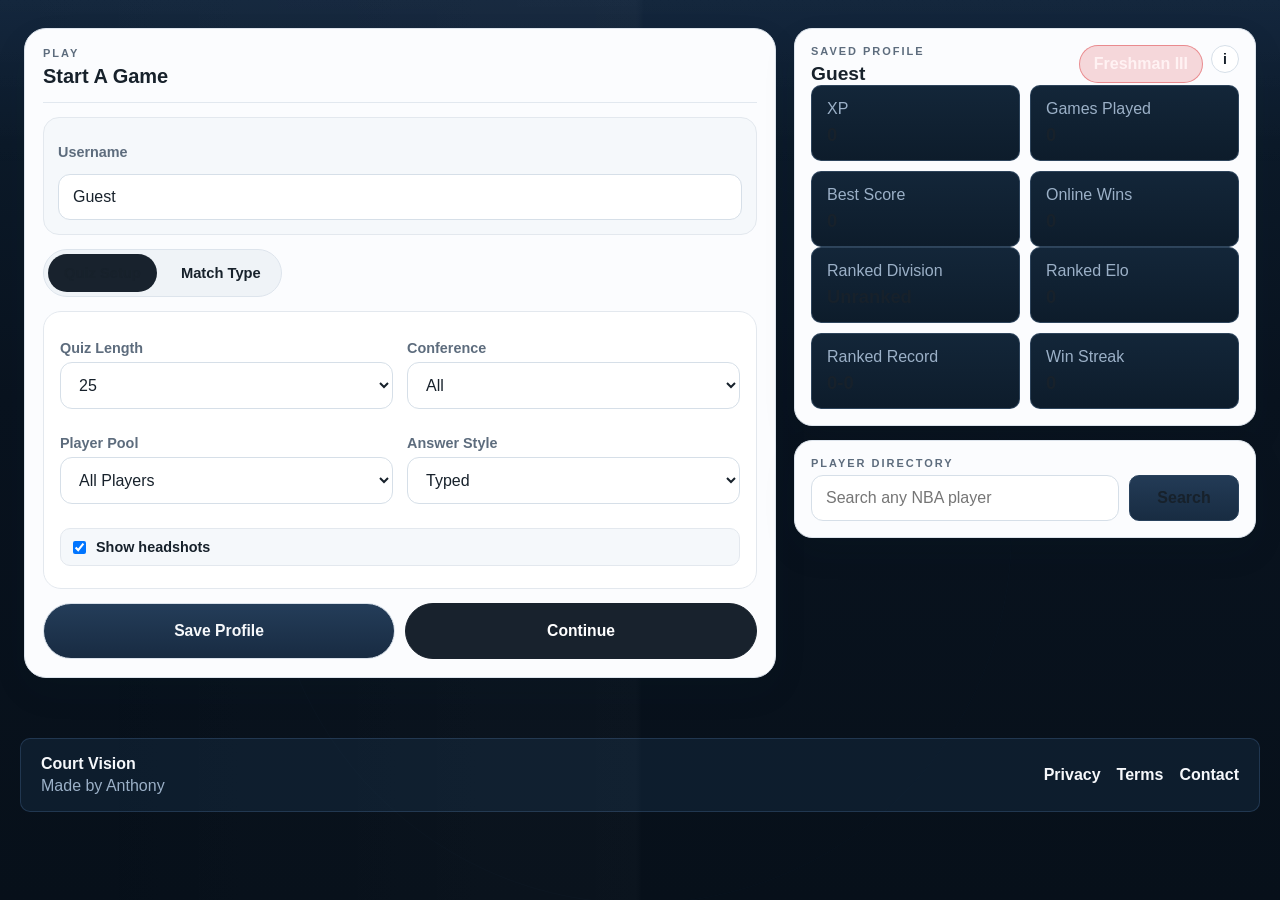
==== quiz_web_frontend/index.html @ 38d4a7a9 "Rebuild home screen into a simpler game layout" ====
<!DOCTYPE html>
<html lang="en">
<head>
  <meta charset="UTF-8" />
  <meta name="viewport" content="width=device-width, initial-scale=1.0" />
  <title>Court Vision Web</title>
  <link rel="icon" type="image/svg+xml" href="./favicon.svg" />
  <link rel="apple-touch-icon" href="./favicon.svg" />
  <script async src="https://pagead2.googlesyndication.com/pagead/js/adsbygoogle.js?client=ca-pub-8605350576519734"
     crossorigin="anonymous"></script>
  <link rel="stylesheet" href="./styles.css" />
  <script src="https://accounts.google.com/gsi/client" async defer></script>
</head>
<body data-theme="Arena Blue">
  <main class="app-shell">
    <section id="homeScreen" class="screen active">
      <section class="home-simple-shell">
        <div class="home-simple-topbar">
          <button id="loginButton" class="home-utility-button">Profile</button>
          <button id="friendsButton" class="home-utility-button">Friends</button>
          <button id="shareButton" class="home-utility-button">Share</button>
        </div>

        <section class="home-simple-grid">
          <article class="home-main-card">
            <div class="home-main-header">
              <div>
                <p class="eyebrow">Play</p>
                <h2>Start A Game</h2>
              </div>
            </div>

            <div class="home-main-body">
              <div class="home-identity-strip">
                <label for="username">Username</label>
                <input id="username" placeholder="Enter username" autocomplete="off" autocapitalize="off" autocorrect="off" spellcheck="false" />
                <input id="theme" type="hidden" value="Arena Blue" />
                <select id="gameMode" class="hidden" aria-hidden="true" tabindex="-1">
                  <option value="Practice" selected>Practice</option>
                </select>
              </div>

              <div id="quizSetupStep" class="setup-step active">
                <div class="home-step-tabs">
                  <div class="home-step-tab is-active">Quiz Setup</div>
                  <div class="home-step-tab">Match Type</div>
                </div>

                <div class="home-simple-card">
                  <div class="home-simple-fields">
                    <div>
                      <label for="questionCount">Quiz Length</label>
                      <select id="questionCount">
                        <option value="10">10</option>
                        <option value="25" selected>25</option>
                        <option value="50">50</option>
                        <option value="100">100</option>
                        <option value="all">All</option>
                      </select>
                    </div>
                    <div>
                      <label for="conferenceFilter">Conference</label>
                      <select id="conferenceFilter">
                        <option value="All">All</option>
                      </select>
                    </div>
                    <div>
                      <label for="playerPool">Player Pool</label>
                      <select id="playerPool">
                        <option value="all">All Players</option>
                        <option value="rotation">Rotation Players</option>
                        <option value="starter">Starters</option>
                        <option value="bench">Bench Players</option>
                      </select>
                    </div>
                    <div>
                      <label for="answerMode">Answer Style</label>
                      <select id="answerMode">
                        <option value="typed">Typed</option>
                        <option value="multiple-choice">Multiple Choice</option>
                      </select>
                    </div>
                  </div>

                  <label class="checkbox-row subtle-checkbox">
                    <input type="checkbox" id="showHeadshots" checked />
                    <span>Show headshots</span>
                  </label>
                </div>

                <div class="home-action-row">
                  <button id="saveProfile" type="button" class="home-secondary-action">Save Profile</button>
                  <button id="continueToMatchType" type="button" class="home-primary-action">Continue</button>
                </div>
              </div>

              <div id="matchTypeStep" class="setup-step hidden">
                <div class="home-step-tabs">
                  <div class="home-step-tab">Quiz Setup</div>
                  <div class="home-step-tab is-active">Match Type</div>
                </div>

                <div class="home-simple-card">
                  <div class="home-mode-list">
                    <div class="home-mode-row">
                      <label class="checkbox-row">
                        <input type="checkbox" id="soloMode" />
                        <span>Solo Run</span>
                      </label>
                      <div class="rank-info match-info">
                        <button
                          class="rank-info-trigger"
                          type="button"
                          aria-label="Solo Run information"
                          title="Solo Run information"
                        >i</button>
                        <div class="rank-info-tooltip match-info-tooltip" role="tooltip">
                          <div class="rank-info-tooltip-title">Solo Run</div>
                          <div class="rank-info-tooltip-subtitle">Play by yourself, build XP, and post your best score.</div>
                        </div>
                      </div>
                    </div>

                    <div class="home-mode-row">
                      <label class="checkbox-row">
                        <input type="checkbox" id="twoPlayerMode" />
                        <span>2-Player Local</span>
                      </label>
                      <div class="rank-info match-info">
                        <button
                          class="rank-info-trigger"
                          type="button"
                          aria-label="2-Player Local information"
                          title="2-Player Local information"
                        >i</button>
                        <div class="rank-info-tooltip match-info-tooltip" role="tooltip">
                          <div class="rank-info-tooltip-title">2-Player Local</div>
                          <div class="rank-info-tooltip-subtitle">Two players share one device and alternate through the same quiz.</div>
                        </div>
                      </div>
                    </div>
                    <div id="twoPlayerFields" class="two-player-fields hidden">
                      <label for="playerOneName">Player 1 Name</label>
                      <input id="playerOneName" placeholder="Player 1" autocomplete="off" autocapitalize="off" autocorrect="off" spellcheck="false" />
                      <label for="playerTwoName">Player 2 Name</label>
                      <input id="playerTwoName" placeholder="Player 2" autocomplete="off" autocapitalize="off" autocorrect="off" spellcheck="false" />
                    </div>

                    <div class="home-mode-row">
                      <label class="checkbox-row">
                        <input type="checkbox" id="onlineMode" />
                        <span>Private Online 1v1</span>
                      </label>
                      <div class="rank-info match-info">
                        <button
                          class="rank-info-trigger"
                          type="button"
                          aria-label="Private Online 1v1 information"
                          title="Private Online 1v1 information"
                        >i</button>
                        <div class="rank-info-tooltip match-info-tooltip" role="tooltip">
                          <div class="rank-info-tooltip-title">Private Online 1v1</div>
                          <div class="rank-info-tooltip-subtitle">Create a private room, invite one opponent, and play live online.</div>
                        </div>
                      </div>
                    </div>
                    <div id="onlineFields" class="two-player-fields hidden">
                      <label for="onlineAction">Online Match</label>
                      <select id="onlineAction">
                        <option value="create">Create Match</option>
                        <option value="join">Join Match</option>
                      </select>
                      <label for="onlineCode">Match Code</label>
                      <input id="onlineCode" placeholder="Enter code to join" autocomplete="off" autocapitalize="characters" autocorrect="off" spellcheck="false" />
                      <div id="onlineStatus" class="online-status">Create a room or join one with a match code.</div>
                    </div>

                    <div class="home-mode-row">
                      <label class="checkbox-row">
                        <input type="checkbox" id="rankedMode" />
                        <span>True Ranked Online</span>
                      </label>
                      <div class="rank-info match-info">
                        <button
                          class="rank-info-trigger"
                          type="button"
                          aria-label="True Ranked Online information"
                          title="True Ranked Online information"
                        >i</button>
                        <div class="rank-info-tooltip match-info-tooltip" role="tooltip">
                          <div class="rank-info-tooltip-title">True Ranked Online</div>
                          <div class="rank-info-tooltip-subtitle">Enter the ranked queue and compete under the standard competitive ruleset.</div>
                        </div>
                      </div>
                    </div>
                    <div id="rankedFields" class="two-player-fields hidden">
                      <div class="online-status">Ranked is always 25 questions, multiple choice, no hints, and a 15-second timer. Google sign-in is required.</div>
                    </div>

                    <div class="home-mode-row">
                      <label class="checkbox-row">
                        <input type="checkbox" id="cpuMode" />
                        <span>Play Vs CPU</span>
                      </label>
                      <div class="rank-info match-info">
                        <button
                          class="rank-info-trigger"
                          type="button"
                          aria-label="Play Vs CPU information"
                          title="Play Vs CPU information"
                        >i</button>
                        <div class="rank-info-tooltip match-info-tooltip" role="tooltip">
                          <div class="rank-info-tooltip-title">Play Vs CPU</div>
                          <div class="rank-info-tooltip-subtitle">Face a computer opponent locally. Easy gives the CPU a softer accuracy curve, while hard is much tougher.</div>
                        </div>
                      </div>
                    </div>
                    <div id="cpuFields" class="two-player-fields hidden">
                      <label for="cpuDifficulty">CPU Difficulty</label>
                      <select id="cpuDifficulty">
                        <option value="easy">Easy</option>
                        <option value="hard">Hard</option>
                      </select>
                    </div>
                  </div>
                </div>

                <div class="home-action-row">
                  <button id="backToQuizSetup" class="home-secondary-action step-button-secondary" type="button">Back</button>
                  <button id="startQuiz" class="home-primary-action step-button-primary" type="button">Start Game</button>
                </div>
              </div>

              <input type="checkbox" id="dailyMode" hidden />
            </div>
          </article>

          <aside class="home-side-stack">
            <div id="authPanel" class="home-mini-card hidden">
              <div id="authSignedOut">
                <p class="eyebrow">Account</p>
                <div class="daily-status">Sign in to lock your profile and ranked identity.</div>
                <div id="googleSignInButton" class="google-signin-slot"></div>
                <div id="authStatus" class="online-status"></div>
              </div>
              <div id="authSignedIn" class="hidden">
                <p class="eyebrow">Signed In</p>
                <div class="auth-user-row">
                  <img id="authUserPicture" class="auth-avatar" alt="Profile picture" />
                  <div>
                    <div id="authUserName" class="daily-status"></div>
                    <div id="authUserEmail" class="leaderboard-meta"></div>
                  </div>
                </div>
                <div class="hero-actions compact-actions">
                  <button id="logoutButton" class="secondary-button">Logout</button>
                </div>
              </div>
            </div>

            <div id="friendsPanel" class="home-mini-card hidden">
              <div class="leaderboard-header">
                <div>
                  <p class="eyebrow">Friends</p>
                  <div id="friendsStatus" class="daily-status">Sign in to build your friends list.</div>
                </div>
              </div>
              <div id="friendsContent" class="friends-panel-content">
                <div class="leaderboard-empty">Your friends list will appear here.</div>
              </div>
              <div class="hero-actions compact-actions">
                <button id="refreshFriends" class="secondary-button">Refresh</button>
              </div>
            </div>

            <div id="profileSummary" class="home-mini-card">Profile summary will appear here.</div>

            <div id="directoryOutput" class="home-mini-card">
              <div class="leaderboard-header">
                <div>
                  <p class="eyebrow">Player Directory</p>
                </div>
                <button id="toggleDirectory" class="mobile-section-toggle secondary-button" type="button">Show</button>
              </div>
              <div id="directoryBody" class="mobile-section-body">
                <div class="directory-search-row">
                  <input id="directorySearch" placeholder="Search any NBA player" autocomplete="off" autocapitalize="words" autocorrect="off" spellcheck="false" />
                  <button id="directorySearchButton" class="secondary-button">Search</button>
                </div>
                <div id="directoryResults" class="directory-results">
                  <div class="leaderboard-empty"></div>
                </div>
              </div>
            </div>
          </aside>
        </section>
      </section>
    </section>

    <section id="quizScreen" class="screen">
      <section class="hud-card scoreboard-shell">
        <div class="hud-top">
          <div class="chip-row">
            <span id="modeChip" class="chip chip-blue">Practice</span>
            <span id="scoreChip" class="chip chip-gold">Score 0</span>
          </div>
          <div id="timerLabel" class="timer">00:00</div>
        </div>
        <div class="hud-sub">
          <span id="progressText">Question 1 of 10</span>
          <span id="streakText">Current Streak: 0</span>
        </div>
        <div id="twoPlayerBanner" class="hud-sub hud-turn hidden">
          <div id="standardMatchLayout" class="standard-match-layout">
            <span id="turnText">Player 1's Turn</span>
            <span id="matchupText">Player 1 0 - 0 Player 2</span>
          </div>
          <div id="onlineMatchLayout" class="online-match-layout hidden">
            <div class="online-player-card">
              <span class="online-label">You</span>
              <strong id="onlineYouName">Player</strong>
              <span id="onlineYouScore" class="online-score">0</span>
            </div>
            <div class="online-match-center">
              <span id="onlineMatchState" class="online-match-state">Waiting for opponent</span>
              <strong id="onlineMatchCode">Code ----</strong>
              <div id="onlineInviteActions" class="online-invite-actions hidden">
                <button id="copyInviteLink" class="secondary-button" type="button">Copy Link</button>
                <button id="shareInviteLink" class="secondary-button" type="button">Share Link</button>
              </div>
            </div>
            <div class="online-player-card">
              <span class="online-label">Opponent</span>
              <strong id="onlineOpponentName">Opponent</strong>
              <span id="onlineOpponentScore" class="online-score">0</span>
            </div>
          </div>
        </div>
        <div class="hud-sub hud-meta">
          <span id="achievementText">Solo run</span>
          <span id="rankText">XP 0 | Rank Rookie</span>
        </div>
        <div id="turnTimerText" class="turn-timer hidden">15s to answer</div>
      </section>

      <section class="progress-panel">
        <div id="progressBar" class="progress-bar"></div>
      </section>

      <section id="quizLayout" class="quiz-layout">
        <article class="question-panel arena-stage">
          <p class="question-kicker">College Guessing Challenge</p>
          <div class="media-row">
            <div class="media-card">
              <img id="headshotImage" alt="Player headshot" />
              <div id="headshotFallback" class="media-fallback">No Headshot</div>
            </div>
            <div class="logo-card">
              <img id="logoImage" alt="School logo" />
              <div id="logoFallback" class="logo-fallback"></div>
            </div>
          </div>
          <h2 id="questionText" class="question-text"></h2>
          <p id="feedbackText" class="feedback-text"></p>
        </article>

        <article class="answer-panel control-deck">
          <label class="answer-label" for="typedAnswer">Make your pick</label>
          <input id="typedAnswer" class="answer-input" placeholder="Type the college name" autocomplete="off" autocapitalize="off" autocorrect="off" spellcheck="false" />
          <div id="multipleChoiceGrid" class="multiple-choice-grid"></div>
          <div class="button-row">
            <button id="submitAnswer">Submit</button>
            <button id="showHint" class="secondary-button">Hint</button>
            <button id="skipQuestion" class="secondary-button">Skip</button>
            <button id="quitToHome" class="secondary-button">Home</button>
            <button id="toggleChat" class="secondary-button hidden" type="button">
              Chat
              <span id="chatUnreadBadge" class="chat-unread-badge hidden">0</span>
            </button>
          </div>
        </article>

        <aside id="chatPanel" class="chat-panel hidden">
          <div class="chat-panel-header">
            <div class="chat-panel-title">
              <strong>Match Chat</strong>
              <span>Talk while the round is live</span>
            </div>
            <div class="chat-panel-actions">
              <button id="muteChat" class="secondary-button compact-button" type="button">Mute</button>
              <button id="closeChat" class="secondary-button compact-button" type="button">Close</button>
            </div>
          </div>
          <div id="chatMessages" class="chat-messages">
            <div class="chat-empty">Messages from your opponent will show up here.</div>
          </div>
          <div class="chat-compose-row">
            <input id="chatInput" class="chat-input" placeholder="Send a message" autocomplete="off" autocapitalize="sentences" autocorrect="on" spellcheck="true" />
            <button id="sendChatMessage" class="secondary-button compact-button" type="button">Send</button>
          </div>
        </aside>
      </section>
    </section>

    <section id="endScreen" class="screen">
      <section class="hero-card postgame-card">
        <p class="eyebrow">Run Complete</p>
        <h1 id="endTitle">Final Scoreboard</h1>
        <div class="hero-ribbon">
          <span class="ribbon-chip">Postgame Recap</span>
          <span class="ribbon-chip">Ranked Progress</span>
          <span class="ribbon-chip">Play Again</span>
        </div>
        <p id="endSummary" class="subtitle large-copy"></p>
        <div id="rewardSummary" class="scroll-box compact-box">Run recap will appear here.</div>
        <div id="missedSummary" class="scroll-box compact-box"></div>
        <div class="hero-actions">
          <button id="playAgain">Play Again</button>
          <button id="requestRematch" class="hidden">Request Rematch</button>
          <button id="sendFriendRequest" class="hidden secondary-button">Add Friend</button>
          <button id="playMissedOnly">Play Missed Only</button>
          <button id="submitLeaderboard" class="hidden">Submit Leaderboard</button>
          <button id="returnHome">Return Home</button>
        </div>
        <div id="rematchStatus" class="online-status hidden"></div>
      </section>
    </section>
  </main>

  <footer class="site-footer">
    <div class="site-footer-inner">
      <div>
        <strong>Court Vision</strong>
        <span>Made by Anthony</span>
      </div>
      <nav class="footer-links" aria-label="Legal and contact links">
        <a href="./privacy.html">Privacy</a>
        <a href="./terms.html">Terms</a>
        <a href="./contact.html">Contact</a>
      </nav>
    </div>
  </footer>

  <div id="toastPopup" class="toast-popup" aria-live="polite"></div>
  <div id="roundOverlay" class="round-overlay" aria-live="polite"></div>

  <script src="./config.js"></script>
  <script src="./app.js"></script>
</body>
</html>
---- quiz_web_frontend/styles.css ----
:root {
  --bg: #09131f;
  --surface: #102033;
  --surface-alt: #18304a;
  --surface-soft: rgba(255, 255, 255, 0.035);
  --accent: #d71920;
  --gold: #f0f3f7;
  --green: #63c17a;
  --red: #f2545b;
  --text: #f6f8fb;
  --muted: #9bb0c7;
  --outline: #28415c;
  --shadow: 0 10px 26px rgba(0, 0, 0, 0.24);
  --shadow-strong: 0 16px 36px rgba(0, 0, 0, 0.3);
}

* {
  box-sizing: border-box;
}

body {
  margin: 0;
  font-family: "Avenir Next", "Helvetica Neue", "Arial Narrow", sans-serif;
  background:
    linear-gradient(180deg, #10233a 0%, #0c1a29 16%, var(--bg) 44%, #07101a 100%);
  color: var(--text);
  min-height: 100vh;
  position: relative;
  overflow-x: hidden;
}

body::before,
body::after {
  content: "";
  position: fixed;
  pointer-events: none;
  z-index: 0;
}

body::before {
  inset: 0;
  background:
    linear-gradient(180deg, rgba(255, 255, 255, 0.03), transparent 22%),
    linear-gradient(90deg, transparent 0%, rgba(255, 255, 255, 0.03) 49.7%, transparent 50.3%, transparent 100%);
  opacity: 0.7;
}

body::after {
  width: 58vw;
  height: 58vw;
  max-width: 820px;
  max-height: 820px;
  left: 50%;
  top: 160px;
  transform: translateX(-50%);
  border: 1px solid rgba(117, 147, 182, 0.12);
  border-radius: 50%;
  opacity: 0.16;
}

a {
  color: var(--accent);
}

.app-shell {
  position: relative;
  z-index: 1;
  max-width: 1320px;
  margin: 0 auto;
  padding: 28px 24px 60px;
}

.legal-shell {
  max-width: 980px;
  padding-bottom: 28px;
}

.screen {
  display: none;
}

.screen.active {
  display: block;
}

#homeScreen {
  color: #18222d;
}

#homeScreen .eyebrow,
#homeScreen label,
#homeScreen .leaderboard-meta,
#homeScreen .online-status,
#homeScreen .leaderboard-empty,
#homeScreen .daily-status,
#homeScreen .rank-info-tooltip-subtitle {
  color: #5d6c7d;
}

#homeScreen .rank-info-tooltip-title,
#homeScreen h1,
#homeScreen h2,
#homeScreen h3,
#homeScreen strong,
#homeScreen .checkbox-row span,
#homeScreen .home-step-tab,
#homeScreen .rank-info-trigger {
  color: #17212b;
}

#homeScreen .secondary-button,
#homeScreen .home-utility-button {
  color: #17212b;
}

.hero-card,
.panel,
.hud-card,
.question-panel,
.answer-panel,
.progress-panel {
  background: linear-gradient(180deg, color-mix(in srgb, var(--surface-alt) 88%, var(--surface)) 0%, var(--surface) 100%);
  border: 1px solid color-mix(in srgb, var(--outline) 90%, transparent);
  border-radius: 12px;
  box-shadow: var(--shadow);
}

#homeScreen .hero-card,
#homeScreen .panel {
  background: #fbfcfe;
  border: 1px solid #dde4ec;
  box-shadow: 0 14px 34px rgba(18, 33, 51, 0.08);
}

.hero-card,
.panel,
.hud-card,
.question-panel,
.answer-panel {
  padding: 24px;
}

.hero-card {
  position: relative;
  overflow: hidden;
  margin-bottom: 20px;
}

.home-hero {
  padding: 18px 20px 20px;
  border-radius: 12px;
}

#homeScreen .home-hero {
  padding: 0;
  background: transparent;
  border: 0;
  box-shadow: none;
  margin-bottom: 18px;
}

.game-marquee {
  background:
    linear-gradient(180deg, #152a42 0%, #0f2135 100%);
  border-color: #324a65;
}

#homeScreen .game-marquee {
  background: transparent;
  border: 0;
}

.game-marquee::after {
  inset: auto -8% -34% auto;
  width: 340px;
  height: 340px;
  background:
    radial-gradient(circle, rgba(215, 25, 32, 0.2) 0%, transparent 58%);
}

.hero-shell {
  position: relative;
  z-index: 1;
  display: flex;
  flex-direction: column;
  gap: 14px;
}

#homeScreen .hero-shell {
  gap: 10px;
}

.hero-nav-row {
  display: grid;
  grid-template-columns: minmax(0, 1fr) auto;
  gap: 16px;
  align-items: center;
}

#homeScreen .hero-nav-row {
  grid-template-columns: minmax(0, 1fr) auto;
  padding-bottom: 12px;
  border-bottom: 1px solid #e2e8ef;
}

.hero-brand-lockup {
  display: flex;
  flex-direction: column;
  gap: 4px;
}

.espn-brand-lockup {
  max-width: 560px;
}

.hero-brand-title-row {
  display: flex;
  flex-wrap: wrap;
  gap: 14px;
  align-items: flex-end;
}

.hero-subline {
  margin: 2px 0 0;
  color: var(--muted);
  font-size: 0.98rem;
  line-height: 1.45;
}

#homeScreen .hero-subline {
  max-width: 520px;
  font-size: 1rem;
}

.hero-topbar {
  display: flex;
  justify-content: flex-end;
  gap: 8px;
  position: relative;
  z-index: 1;
}

#homeScreen .hero-topbar {
  align-items: center;
}

.topbar-button {
  width: auto;
  min-width: 96px;
  padding: 10px 15px;
  border-radius: 999px;
}

#homeScreen .home-utility-button,
#homeScreen .topbar-button {
  min-width: 0;
  padding: 10px 16px;
  border-radius: 999px;
  border: 1px solid #d5dde6;
  background: white;
  box-shadow: none;
}

.hero-broadcast-strip {
  display: flex;
  flex-wrap: wrap;
  gap: 8px;
  padding-top: 6px;
}

.broadcast-pill {
  display: inline-flex;
  align-items: center;
  justify-content: center;
  min-height: 32px;
  padding: 0 12px;
  border-radius: 999px;
  background: rgba(255, 255, 255, 0.05);
  border: 1px solid rgba(255, 255, 255, 0.08);
  color: var(--text);
  font-size: 0.79rem;
  font-weight: 800;
  letter-spacing: 0.06em;
  text-transform: uppercase;
}

.hero-sidepanels {
  display: grid;
  gap: 12px;
  justify-items: stretch;
  width: min(100%, 360px);
}

.hero-spotlight-grid {
  display: flex;
  justify-content: flex-end;
}

.hero-copy {
  max-width: 720px;
  padding: 18px 0 10px;
}

.made-by {
  margin: 0;
  color: var(--gold);
  font-size: 0.82rem;
  font-weight: 700;
  letter-spacing: 0.08em;
  text-transform: uppercase;
}

.hero-stat-row {
  display: grid;
  grid-template-columns: repeat(3, minmax(0, 1fr));
  gap: 12px;
  margin-top: 18px;
}

.hero-stat-card {
  padding: 14px 16px;
  border-radius: 18px;
  background: color-mix(in srgb, var(--surface-alt) 76%, transparent);
  border: 1px solid color-mix(in srgb, var(--outline) 76%, transparent);
}

.hero-stat-card strong {
  display: block;
  margin-top: 5px;
  color: var(--text);
  font-size: 0.98rem;
}

.auth-panel {
  position: relative;
  z-index: 1;
  margin: 0 0 0 auto;
  width: 100%;
  max-width: 370px;
  padding: 18px;
  border-radius: 12px;
  background: linear-gradient(180deg, rgba(20, 41, 63, 0.94), rgba(13, 27, 42, 0.98));
  border: 1px solid rgba(76, 102, 129, 0.8);
  box-shadow: var(--shadow);
  position: relative;
  overflow: hidden;
}

.auth-panel::before {
  content: "";
  position: absolute;
  inset: 0 auto auto 0;
  width: 100%;
  height: 1px;
  background: linear-gradient(90deg, color-mix(in srgb, var(--gold) 40%, transparent), transparent 72%);
}

.compact-auth-panel {
  max-width: 340px;
  padding: 16px;
  border-radius: 12px;
}

.friends-panel {
  max-width: 380px;
}

.friends-panel-content {
  display: flex;
  flex-direction: column;
  gap: 14px;
  max-height: 460px;
  overflow: auto;
}

.friends-section,
.friends-list {
  display: flex;
  flex-direction: column;
  gap: 10px;
}

.friend-row {
  display: flex;
  justify-content: space-between;
  gap: 14px;
  align-items: flex-start;
  padding: 12px;
  border-radius: 14px;
  background: color-mix(in srgb, var(--surface-alt) 74%, transparent);
  border: 1px solid color-mix(in srgb, var(--outline) 74%, transparent);
}

.friend-main {
  display: flex;
  gap: 12px;
  align-items: flex-start;
  min-width: 0;
}

.friend-avatar {
  width: 46px;
  height: 46px;
  border-radius: 50%;
  object-fit: cover;
  border: 1px solid var(--outline);
  background: var(--surface);
  flex: 0 0 auto;
}

.friend-avatar-fallback {
  display: inline-flex;
  align-items: center;
  justify-content: center;
  color: var(--gold);
  font-weight: 800;
}

.friend-name-row {
  display: flex;
  gap: 8px;
  align-items: center;
  flex-wrap: wrap;
}

.friend-status {
  display: inline-flex;
  align-items: center;
  padding: 4px 10px;
  border-radius: 999px;
  font-size: 0.75rem;
  font-weight: 800;
  border: 1px solid color-mix(in srgb, var(--outline) 70%, transparent);
}

.friend-status.is-online {
  color: var(--green);
  border-color: color-mix(in srgb, var(--green) 35%, transparent);
  background: color-mix(in srgb, var(--green) 10%, transparent);
}

.friend-status.is-offline {
  color: var(--muted);
}

.friend-actions {
  display: flex;
  flex-wrap: wrap;
  gap: 8px;
  justify-content: flex-end;
}

.friend-actions .compact-button {
  width: auto;
  min-width: 100px;
}

.friend-code-card {
  display: flex;
  justify-content: space-between;
  gap: 12px;
  align-items: center;
  padding: 12px;
  border-radius: 14px;
  background: color-mix(in srgb, var(--surface-alt) 74%, transparent);
  border: 1px solid color-mix(in srgb, var(--outline) 74%, transparent);
}

.friend-code-value {
  display: block;
  font-size: 1.1rem;
  letter-spacing: 0.12em;
  color: var(--gold);
}

.friend-challenge-banner {
  margin-top: 8px;
  color: var(--gold);
  font-size: 0.84rem;
  font-weight: 700;
}

.auth-user-row {
  display: flex;
  gap: 12px;
  align-items: center;
  margin-top: 8px;
}

.auth-avatar {
  width: 46px;
  height: 46px;
  border-radius: 50%;
  object-fit: cover;
  border: 1px solid var(--outline);
  background: var(--surface);
}

.google-signin-slot {
  margin-top: 12px;
  min-height: 40px;
}

.hero-card::before,
.hud-card::before {
  content: "";
  position: absolute;
  inset: 0 auto auto 0;
  height: 5px;
  width: 100%;
  background: linear-gradient(90deg, var(--accent), #f36b70);
}

.hero-card::after,
.question-panel::after {
  content: "";
  position: absolute;
  inset: auto -10% -40% auto;
  width: 260px;
  height: 260px;
  border-radius: 50%;
  background: radial-gradient(circle, rgba(215, 25, 32, 0.12), transparent 68%);
  pointer-events: none;
}

.eyebrow {
  margin: 0 0 6px;
  color: #d3deeb;
  font-size: 11px;
  font-weight: 800;
  letter-spacing: 0.18em;
  text-transform: uppercase;
}

h1,
h2,
p {
  margin-top: 0;
}

h1 {
  font-size: clamp(2.5rem, 4.8vw, 4.2rem);
  margin-bottom: 8px;
  max-width: 10ch;
  line-height: 0.95;
  letter-spacing: -0.04em;
}

h2 {
  font-size: 1.08rem;
  margin-bottom: 12px;
  text-transform: uppercase;
  letter-spacing: 0.03em;
}

.subtitle,
label,
.hud-sub,
.hud-meta,
.feedback-text,
.compact-box {
  color: var(--muted);
}

.hero-ribbon {
  display: flex;
  gap: 10px;
  flex-wrap: wrap;
  margin-top: 20px;
}

.ribbon-chip {
  display: inline-flex;
  align-items: center;
  justify-content: center;
  padding: 8px 12px;
  border-radius: 999px;
  background: color-mix(in srgb, var(--surface-alt) 72%, transparent);
  border: 1px solid color-mix(in srgb, var(--outline) 80%, transparent);
  color: var(--text);
  font-size: 0.84rem;
  font-weight: 700;
}

.large-copy {
  font-size: 1.1rem;
  line-height: 1.6;
}

.home-grid {
  display: grid;
  grid-template-columns: minmax(360px, 420px) minmax(0, 1fr);
  gap: 16px;
  align-items: start;
}

.home-simple-shell {
  display: grid;
  gap: 18px;
}

.home-simple-topbar {
  display: none;
}

.home-simple-grid {
  display: grid;
  grid-template-columns: minmax(0, 1.4fr) minmax(320px, 0.86fr);
  gap: 18px;
  align-items: start;
}

.home-main-card,
.home-mini-card {
  background: #fbfcfe;
  border: 1px solid #dde4ec;
  box-shadow: 0 14px 34px rgba(18, 33, 51, 0.08);
}

.home-main-card {
  border-radius: 22px;
  padding: 18px;
}

.home-mini-card {
  border-radius: 18px;
  padding: 16px;
}

.home-main-header {
  display: flex;
  justify-content: space-between;
  align-items: center;
  gap: 14px;
  padding-bottom: 14px;
  margin-bottom: 14px;
  border-bottom: 1px solid #e2e8ef;
}

.home-main-header h2 {
  margin-bottom: 0;
  font-size: 1.25rem;
  letter-spacing: 0;
  text-transform: none;
}

.home-main-body {
  display: grid;
  gap: 14px;
}

.home-identity-strip {
  display: grid;
  gap: 8px;
  padding: 14px;
  border-radius: 16px;
  background: #f5f8fb;
  border: 1px solid #e3e8ee;
}

.home-step-tabs {
  display: inline-flex;
  gap: 8px;
  padding: 4px;
  border-radius: 999px;
  background: #eff3f7;
  border: 1px solid #dde4ec;
  width: fit-content;
}

.home-step-tab {
  display: inline-flex;
  align-items: center;
  justify-content: center;
  min-height: 38px;
  padding: 0 16px;
  border-radius: 999px;
  font-size: 0.92rem;
  font-weight: 700;
}

.home-step-tab.is-active {
  background: #18222d;
  color: #ffffff;
}

.home-simple-card {
  display: grid;
  gap: 14px;
  padding: 16px;
  border-radius: 18px;
  background: #ffffff;
  border: 1px solid #e3e8ee;
}

.home-simple-fields {
  display: grid;
  grid-template-columns: repeat(2, minmax(0, 1fr));
  gap: 14px;
}

.home-action-row {
  display: grid;
  grid-template-columns: repeat(2, minmax(0, 1fr));
  gap: 10px;
}

.home-primary-action,
.home-secondary-action {
  min-height: 54px;
  border-radius: 14px;
  font-weight: 800;
}

.home-primary-action {
  background: #18222d;
  color: #ffffff;
  border-color: #18222d;
}

.home-secondary-action {
  background: #eef3f7;
  color: #17212b;
  border-color: #d9e1ea;
}

.home-mode-list {
  display: grid;
  gap: 10px;
}

.home-mode-row {
  display: flex;
  align-items: center;
  justify-content: space-between;
  gap: 12px;
  padding: 14px 16px;
  border-radius: 14px;
  background: #f7f9fc;
  border: 1px solid #e3e8ee;
}

.home-side-stack {
  display: grid;
  gap: 14px;
}

#homeScreen input,
#homeScreen select {
  border-radius: 12px;
  border: 1px solid #d6dfe8;
  background: #ffffff;
  color: #17212b;
}

#homeScreen .subtle-checkbox {
  background: #f5f8fb;
  border: 1px solid #e3e8ee;
}

#homeScreen .two-player-fields {
  background: #f7f9fc;
  border: 1px solid #e3e8ee;
}

#homeScreen .rank-info-trigger {
  background: #ffffff;
  border: 1px solid #d6dfe8;
}

#homeScreen .rank-info-tooltip {
  background: #ffffff;
  border: 1px solid #d6dfe8;
  box-shadow: 0 18px 40px rgba(18, 33, 51, 0.12);
}

.espn-home-grid {
  grid-template-columns: minmax(0, 1.42fr) minmax(320px, 0.94fr);
  gap: 18px;
}

.intel-panel {
  background:
    linear-gradient(180deg, color-mix(in srgb, var(--surface-alt) 92%, white 4%) 0%, color-mix(in srgb, var(--surface) 96%, black 4%) 100%);
}

.postgame-card {
  padding: 28px 30px;
  border-radius: 12px;
  background:
    linear-gradient(160deg, #172d45 0%, #102132 100%);
}

.mobile-home-nav {
  display: none;
  margin: 0 0 14px;
  padding: 6px;
  border-radius: 10px;
  background: rgba(255, 255, 255, 0.03);
  border: 1px solid rgba(255, 255, 255, 0.08);
  gap: 8px;
}

.mobile-home-tab {
  min-width: 0;
  border-radius: 14px;
  padding: 12px 14px;
  background: transparent;
  color: var(--muted);
  box-shadow: none;
}

.mobile-home-tab.is-active {
  background: linear-gradient(180deg, #ef2b33, var(--accent));
  color: white;
  box-shadow: 0 10px 22px rgba(215, 25, 32, 0.2);
}

.hero-actions,
.button-row {
  display: grid;
  gap: 12px;
}

.hero-actions {
  grid-template-columns: repeat(auto-fit, minmax(180px, 1fr));
  margin-top: 20px;
}

.compact-actions {
  grid-template-columns: repeat(auto-fit, minmax(140px, 1fr));
}

.setup-step {
  display: flex;
  flex-direction: column;
  gap: 14px;
}

.setup-next-actions {
  margin-top: 0;
}

.match-step-actions {
  grid-template-columns: minmax(0, 1fr) minmax(0, 1.3fr);
}

.mobile-section-toggle {
  display: none;
  width: auto;
  min-width: 76px;
  padding: 8px 12px;
  border-radius: 999px;
  font-size: 0.82rem;
  font-weight: 800;
}

.mobile-section-body.hidden-mobile-section {
  display: none;
}

label {
  display: block;
  margin: 12px 0 6px;
  font-size: 0.9rem;
  font-weight: 700;
}

.panel-heading {
  display: flex;
  justify-content: space-between;
  align-items: end;
  gap: 14px;
  margin-bottom: 6px;
  padding-bottom: 12px;
  border-bottom: 2px solid rgba(215, 25, 32, 0.72);
}

.panel-heading h2 {
  margin-bottom: 0;
}

.panel-note,
.section-note {
  color: var(--muted);
  font-size: 0.92rem;
  line-height: 1.4;
}

.setup-section {
  padding: 16px;
  border-radius: 10px;
  background:
    linear-gradient(180deg, rgba(23, 44, 67, 0.94) 0%, rgba(15, 30, 47, 0.98) 100%);
  border: 1px solid rgba(59, 85, 112, 0.86);
  box-shadow:
    inset 0 1px 0 rgba(255, 255, 255, 0.04),
    0 12px 24px rgba(0, 0, 0, 0.06);
}

.compact-section {
  padding: 14px;
  border-radius: 10px;
  background:
    linear-gradient(180deg, rgba(23, 44, 67, 0.94) 0%, rgba(15, 30, 47, 0.98) 100%);
}

.lobby-identity-card {
  background:
    linear-gradient(180deg, color-mix(in srgb, var(--surface-alt) 74%, white 4%) 0%, color-mix(in srgb, var(--surface) 94%, black 6%) 100%);
}

.espn-user-row {
  padding: 12px 14px;
}

.lobby-stage-card {
  position: relative;
  overflow: hidden;
}

.espn-setup-card {
  padding: 16px;
}

.lobby-stage-card::after {
  content: "";
  position: absolute;
  inset: auto -40px -40px auto;
  width: 140px;
  height: 140px;
  border-radius: 50%;
  border: 1px solid color-mix(in srgb, var(--outline) 18%, transparent);
  opacity: 0.5;
}

.play-panel {
  display: flex;
  flex-direction: column;
  gap: 12px;
}

.espn-play-shell {
  padding: 18px;
}

.espn-play-header {
  display: flex;
  justify-content: space-between;
  gap: 16px;
  align-items: center;
  padding-bottom: 12px;
  border-bottom: 1px solid rgba(255, 255, 255, 0.08);
}

.espn-play-kicker h2 {
  margin-bottom: 0;
}

.espn-play-status {
  display: flex;
  align-items: center;
}

.espn-status-chip {
  display: inline-flex;
  align-items: center;
  justify-content: center;
  min-height: 34px;
  padding: 0 14px;
  border-radius: 999px;
  background: rgba(255, 255, 255, 0.05);
  border: 1px solid rgba(255, 255, 255, 0.08);
  color: var(--text);
  font-size: 0.78rem;
  font-weight: 800;
  letter-spacing: 0.08em;
  text-transform: uppercase;
}

.espn-status-chip.is-live {
  background: rgba(215, 25, 32, 0.16);
  border-color: rgba(215, 25, 32, 0.42);
}

.game-lobby-panel {
  position: sticky;
  top: 20px;
  background: linear-gradient(180deg, #14273d 0%, #102132 100%);
}

.simplified-play-panel,
.simplified-dashboard-panel {
  gap: 12px;
}

.game-lobby-panel .panel-heading h2,
.intel-panel .panel-heading h2 {
  font-size: 1.22rem;
  letter-spacing: 0.01em;
}

.setup-grid {
  display: grid;
  gap: 12px;
}

.setup-grid.two-col {
  grid-template-columns: repeat(2, minmax(0, 1fr));
}

.setup-stagebar {
  display: grid;
  grid-template-columns: repeat(2, minmax(0, 1fr));
  gap: 8px;
}

.setup-stage-chip {
  display: flex;
  align-items: center;
  justify-content: center;
  min-height: 40px;
  padding: 10px 12px;
  border-radius: 999px;
  background: rgba(255, 255, 255, 0.04);
  border: 1px solid rgba(255, 255, 255, 0.08);
  color: var(--muted);
  font-size: 0.88rem;
  font-weight: 800;
  letter-spacing: 0.02em;
}

.setup-stage-chip.is-active {
  background: linear-gradient(180deg, #ef2b33, var(--accent));
  color: white;
  border-color: rgba(239, 43, 51, 0.65);
  box-shadow: none;
}

.section-title-row {
  display: flex;
  justify-content: space-between;
  gap: 12px;
  align-items: end;
  flex-wrap: wrap;
  margin-bottom: 10px;
}

.section-title-row h3 {
  margin: 0;
  font-size: 1.02rem;
}

.subtle-checkbox {
  margin-top: 10px;
  padding: 10px 12px;
  border-radius: 10px;
  background: rgba(255, 255, 255, 0.03);
  border: 1px solid rgba(255, 255, 255, 0.08);
}

.mode-stack {
  display: grid;
  gap: 12px;
}

.mode-card {
  padding: 12px 14px 10px;
  border-radius: 10px;
  background: linear-gradient(180deg, rgba(16, 34, 53, 0.96), rgba(11, 23, 36, 0.98));
  border: 1px solid rgba(58, 83, 110, 0.92);
  transition: border-color 140ms ease, transform 140ms ease, background 140ms ease;
  min-height: 78px;
}

.mode-card:hover {
  transform: translateY(-1px);
  border-color: rgba(215, 25, 32, 0.52);
}

.mode-card:has(input:checked) {
  background:
    linear-gradient(180deg, rgba(33, 52, 74, 0.96) 0%, rgba(16, 31, 48, 1) 100%);
  border-color: rgba(215, 25, 32, 0.66);
  box-shadow: inset 4px 0 0 var(--accent);
}

.ranked-card {
  box-shadow: inset 0 1px 0 color-mix(in srgb, var(--gold) 18%, transparent);
}

.mode-card-info {
  margin-top: 6px;
}

.mode-card-meta-row {
  display: flex;
  justify-content: flex-end;
}

.mode-card .checkbox-row {
  align-items: center;
  gap: 10px;
}

.mode-card .checkbox-row span {
  color: var(--text);
  font-size: 0.96rem;
  font-weight: 600;
  line-height: 1.2;
  letter-spacing: 0;
}

.mode-card .checkbox-row input {
  margin-top: 3px;
  transform: scale(1.05);
  transform-origin: top left;
}

.match-info .rank-info-trigger {
  width: 30px;
  min-width: 30px;
  height: 30px;
  font-size: 0.86rem;
}

.match-info-tooltip {
  width: min(260px, 72vw);
  background:
    linear-gradient(180deg, #21384f 0%, #16283c 100%);
  backdrop-filter: none;
  -webkit-backdrop-filter: none;
  top: auto;
  bottom: calc(100% + 10px);
  right: -4px;
}

.hub-stack {
  display: grid;
  gap: 14px;
}

.hub-showcase-grid {
  display: grid;
  grid-template-columns: minmax(0, 1.08fr) minmax(320px, 0.92fr);
  gap: 14px;
  align-items: start;
}

.home-primary-actions {
  margin-top: 4px;
  grid-template-columns: repeat(2, minmax(0, 1fr));
}

#continueToMatchType,
#saveProfile,
.step-button {
  min-height: 56px;
  font-size: 0.98rem;
  border-radius: 999px;
}

#saveProfile {
  background: linear-gradient(180deg, #243d59, #182b42);
  color: var(--text);
  box-shadow: none;
}

.step-button {
  width: 100%;
}

.step-button-secondary {
  background: linear-gradient(180deg, #243d59, #182b42);
  color: var(--text);
  box-shadow: none;
}

.step-button-primary {
  background: linear-gradient(180deg, #ef2b33, var(--accent));
  color: white;
  box-shadow: none;
}

.checkbox-row {
  display: flex;
  gap: 10px;
  align-items: center;
  justify-content: flex-start;
  font-weight: 700;
}

.checkbox-row input {
  width: auto;
  margin: 0;
}

input,
select,
button {
  width: 100%;
  border-radius: 10px;
  border: 1px solid var(--outline);
  padding: 13px 14px;
  font-size: 1rem;
}

input,
select {
  background: #0d1b2a;
  color: var(--text);
  box-shadow: none;
}


button {
  background: linear-gradient(180deg, #ef2b33, var(--accent));
  color: white;
  font-weight: 800;
  cursor: pointer;
  box-shadow: none;
  transition: transform 120ms ease, filter 120ms ease;
}

button:hover {
  transform: translateY(-1px);
  filter: brightness(1.05);
}

.secondary-button {
  background: linear-gradient(180deg, #233b56, #182c42);
  color: var(--text);
  box-shadow: none;
}

.scroll-box {
  min-height: 180px;
  overflow: auto;
  white-space: pre-wrap;
  background: var(--surface-alt);
  border-radius: 18px;
  border: 1px solid var(--outline);
  padding: 14px;
}

.compact-box {
  min-height: 140px;
  max-height: 240px;
}

.dashboard-panel {
  display: flex;
  flex-direction: column;
  gap: 12px;
}

.espn-side-rail {
  padding: 18px;
}

.espn-side-rail-stack {
  display: grid;
  gap: 14px;
}

.espn-rail-card {
  min-height: 0;
}

.simplified-dashboard-panel .panel-heading {
  margin-bottom: 0;
}

.dashboard-support-grid {
  display: grid;
  grid-template-columns: repeat(2, minmax(0, 1fr));
  gap: 12px;
}

.dashboard-header h2 {
  margin-bottom: 0;
}

.dashboard-card {
  background:
    linear-gradient(180deg, #15273b 0%, #102132 100%);
  border: 1px solid rgba(58, 83, 110, 0.82);
  border-radius: 10px;
  padding: 18px 18px;
  box-shadow: none;
}

.directory-card {
  min-height: 100%;
}

#dailyOutput {
  min-height: 138px;
}

#leaderboardOutput {
  min-height: 220px;
}

.profile-card {
  display: flex;
  flex-direction: column;
  gap: 14px;
  position: relative;
  overflow: hidden;
}

.profile-card::after,
.directory-card::after {
  content: "";
  position: absolute;
  right: -34px;
  top: -34px;
  width: 110px;
  height: 110px;
  border-radius: 50%;
  border: 1px solid color-mix(in srgb, var(--outline) 24%, transparent);
  opacity: 0.5;
}

.profile-hero {
  display: flex;
  justify-content: space-between;
  gap: 16px;
  align-items: flex-start;
}

.profile-name {
  margin: 0;
  font-size: 1.2rem;
}

.profile-subtitle,
.dashboard-label,
.leaderboard-meta,
.daily-meta {
  color: var(--muted);
}

.profile-rank-badge {
  display: inline-flex;
  align-items: center;
  justify-content: center;
  padding: 9px 14px;
  border-radius: 999px;
  background: rgba(215, 25, 32, 0.16);
  border: 1px solid rgba(215, 25, 32, 0.4);
  color: #fff2f3;
  font-weight: 800;
  white-space: nowrap;
}

.profile-rank-badge-wrap {
  display: flex;
  align-items: flex-start;
  gap: 8px;
  position: relative;
}

.rank-info {
  position: relative;
  flex: 0 0 auto;
}

.rank-info-trigger {
  width: 28px;
  min-width: 28px;
  height: 28px;
  padding: 0;
  border-radius: 50%;
  display: inline-flex;
  align-items: center;
  justify-content: center;
  font-size: 0.88rem;
  font-weight: 900;
  line-height: 1;
  background: linear-gradient(180deg, #223c59, #16283c);
  color: var(--text);
  border: 1px solid color-mix(in srgb, var(--outline) 88%, transparent);
  box-shadow: none;
}

.rank-info-trigger:hover,
.rank-info-trigger:focus-visible {
  transform: translateY(-1px);
  box-shadow: 0 10px 20px color-mix(in srgb, var(--accent) 16%, transparent);
}

.rank-info-tooltip {
  position: absolute;
  top: calc(100% + 10px);
  right: 0;
  width: min(320px, 74vw);
  padding: 14px;
  border-radius: 10px;
  background: linear-gradient(180deg, #20364c, #142537);
  border: 1px solid rgba(67, 92, 118, 0.95);
  box-shadow: 0 20px 40px rgba(0, 0, 0, 0.32);
  opacity: 0;
  visibility: hidden;
  transform: translateY(6px);
  transition: opacity 140ms ease, transform 140ms ease, visibility 140ms ease;
  z-index: 20;
}

.rank-info:hover .rank-info-tooltip,
.rank-info:focus-within .rank-info-tooltip {
  opacity: 1;
  visibility: visible;
  transform: translateY(0);
}

.rank-info-tooltip-title {
  color: var(--text);
  font-weight: 800;
  margin-bottom: 4px;
}

.rank-info-tooltip-subtitle {
  color: var(--muted);
  font-size: 0.88rem;
  line-height: 1.4;
  margin-bottom: 12px;
}

.rank-timeline {
  display: flex;
  flex-direction: column;
  gap: 10px;
  position: relative;
}

.rank-timeline::before {
  content: "";
  position: absolute;
  left: 7px;
  top: 3px;
  bottom: 3px;
  width: 2px;
  background: color-mix(in srgb, var(--outline) 82%, transparent);
}

.rank-timeline-row {
  display: grid;
  grid-template-columns: 16px minmax(0, 1fr);
  gap: 10px;
  align-items: start;
  position: relative;
}

.rank-timeline-dot {
  width: 16px;
  height: 16px;
  border-radius: 50%;
  background: color-mix(in srgb, var(--gold) 22%, var(--surface));
  border: 2px solid color-mix(in srgb, var(--gold) 55%, transparent);
  position: relative;
  z-index: 1;
  margin-top: 2px;
}

.rank-timeline-copy {
  display: flex;
  justify-content: space-between;
  gap: 12px;
  align-items: baseline;
}

.rank-timeline-copy strong {
  color: var(--text);
  font-size: 0.95rem;
}

.rank-timeline-copy span {
  color: var(--gold);
  font-size: 0.88rem;
  font-weight: 700;
  white-space: nowrap;
}

.profile-stat-grid {
  display: grid;
  grid-template-columns: repeat(2, minmax(0, 1fr));
  gap: 10px;
}

.profile-stat {
  padding: 14px 15px;
  border-radius: 10px;
  background: linear-gradient(180deg, #132639, #0d1c2b);
  border: 1px solid rgba(53, 77, 102, 0.8);
}

.profile-stat strong {
  display: block;
  font-size: 1.15rem;
  color: var(--text);
  margin-top: 6px;
}

.achievement-section,
.daily-header,
.leaderboard-header {
  display: flex;
  justify-content: space-between;
  gap: 12px;
  align-items: center;
  flex-wrap: wrap;
}

.history-section {
  display: flex;
  flex-direction: column;
  gap: 10px;
}

.history-list {
  display: flex;
  flex-direction: column;
  gap: 10px;
}

.history-row {
  display: flex;
  justify-content: space-between;
  gap: 12px;
  align-items: center;
  padding: 10px 12px;
  border-radius: 10px;
  background: rgba(8, 19, 30, 0.45);
  border: 1px solid rgba(53, 77, 102, 0.72);
}

.achievement-list {
  display: flex;
  flex-wrap: wrap;
  gap: 10px;
}

.achievement-pill {
  display: inline-flex;
  align-items: center;
  padding: 8px 12px;
  border-radius: 999px;
  background: rgba(215, 25, 32, 0.12);
  border: 1px solid rgba(215, 25, 32, 0.34);
  color: var(--text);
  font-size: 0.9rem;
  font-weight: 700;
}

.achievement-empty,
.daily-empty,
.leaderboard-empty {
  color: var(--muted);
}

.daily-card,
.leaderboard-card,
.analytics-card,
.directory-card {
  display: flex;
  flex-direction: column;
  gap: 12px;
}

.settings-card {
  display: flex;
  flex-direction: column;
  gap: 12px;
}

.settings-grid {
  display: grid;
  grid-template-columns: repeat(2, minmax(0, 1fr));
  gap: 12px;
}

.settings-note {
  color: var(--muted);
  line-height: 1.5;
  font-size: 0.95rem;
}

.admin-section {
  display: flex;
  flex-direction: column;
  gap: 12px;
  margin-top: 8px;
  padding-top: 12px;
  border-top: 1px solid color-mix(in srgb, var(--outline) 70%, transparent);
}

.admin-cleanup-row {
  display: grid;
  grid-template-columns: 1fr auto;
  gap: 10px;
}

.admin-profile-list {
  display: flex;
  flex-direction: column;
  gap: 10px;
}

.admin-profile-row {
  display: flex;
  justify-content: space-between;
  gap: 12px;
  align-items: center;
  padding: 12px;
  border-radius: 10px;
  background: rgba(8, 19, 30, 0.45);
  border: 1px solid rgba(53, 77, 102, 0.72);
}

.admin-profile-actions {
  display: flex;
  flex-wrap: wrap;
  gap: 8px;
}

.admin-profile-actions button {
  width: auto;
  min-width: 92px;
}

.analytics-grid {
  display: grid;
  grid-template-columns: repeat(3, minmax(0, 1fr));
  gap: 12px;
}

.analytics-stat {
  padding: 14px;
  border-radius: 10px;
  background: rgba(8, 19, 30, 0.45);
  border: 1px solid rgba(53, 77, 102, 0.72);
}

.analytics-stat strong {
  display: block;
  margin-top: 6px;
  font-size: 1.15rem;
  color: var(--text);
}

.daily-status {
  font-size: 1.05rem;
  font-weight: 700;
  color: var(--text);
}

.daily-note {
  line-height: 1.5;
  color: var(--muted);
}

.leaderboard-list {
  display: flex;
  flex-direction: column;
  gap: 10px;
}

.leaderboard-row {
  display: grid;
  grid-template-columns: auto 1fr auto;
  gap: 12px;
  align-items: center;
  padding: 12px 14px;
  border-radius: 10px;
  background: rgba(8, 19, 30, 0.45);
  border: 1px solid rgba(53, 77, 102, 0.72);
}

.leaderboard-place {
  width: 34px;
  height: 34px;
  border-radius: 50%;
  display: inline-flex;
  align-items: center;
  justify-content: center;
  background: color-mix(in srgb, var(--gold) 20%, transparent);
  color: var(--gold);
  font-weight: 800;
}

.leaderboard-name {
  display: block;
  font-weight: 800;
  color: var(--text);
}

.leaderboard-score {
  font-weight: 800;
  color: var(--accent);
  white-space: nowrap;
}

.directory-search-row {
  display: grid;
  grid-template-columns: minmax(0, 1fr) auto;
  gap: 10px;
  align-items: center;
}

.directory-search-row button {
  width: auto;
  min-width: 110px;
}

.directory-results {
  display: flex;
  flex-direction: column;
  gap: 10px;
}

.directory-row {
  display: grid;
  grid-template-columns: 64px minmax(0, 1fr);
  gap: 14px;
  align-items: center;
  padding: 12px 14px;
  border-radius: 10px;
  background: linear-gradient(180deg, #132639, #0d1c2b);
  border: 1px solid rgba(53, 77, 102, 0.8);
  width: 100%;
  text-align: left;
  cursor: pointer;
  transition: transform 0.14s ease, border-color 0.14s ease, background 0.14s ease, box-shadow 0.14s ease;
}

.directory-row:hover {
  transform: translateY(-1px);
  border-color: rgba(215, 25, 32, 0.42);
  background: linear-gradient(180deg, #173049, #102132);
  box-shadow: 0 14px 24px rgba(0, 0, 0, 0.12);
}

.directory-headshot {
  width: 64px;
  height: 64px;
  border-radius: 8px;
  object-fit: cover;
  border: 1px solid color-mix(in srgb, var(--outline) 80%, transparent);
  background: color-mix(in srgb, var(--surface-alt) 82%, transparent);
}

.directory-name {
  display: block;
  font-weight: 800;
  color: var(--text);
  margin-bottom: 4px;
}

.directory-college {
  font-weight: 700;
  color: var(--accent);
  margin-bottom: 2px;
}

.directory-meta {
  color: var(--muted);
  font-size: 0.94rem;
}

.two-player-fields {
  margin-top: 10px;
  padding: 14px;
  border-radius: 10px;
  background: rgba(8, 19, 30, 0.45);
  border: 1px solid rgba(53, 77, 102, 0.72);
}

#homeScreen .panel-heading h2 {
  font-size: 1.08rem;
}

#homeScreen .daily-status {
  font-size: 0.98rem;
}

#homeScreen .panel-heading {
  padding-bottom: 10px;
}

.online-status {
  margin-top: 12px;
  color: var(--muted);
  font-size: 0.92rem;
  line-height: 1.4;
}

.site-footer {
  padding: 0 20px 28px;
}

.site-footer-inner {
  max-width: 1240px;
  margin: 0 auto;
  padding: 16px 20px;
  border: 1px solid color-mix(in srgb, var(--outline) 76%, transparent);
  border-radius: 10px;
  background: rgba(15, 31, 48, 0.88);
  display: flex;
  justify-content: space-between;
  align-items: center;
  gap: 16px;
  color: var(--muted);
}

.site-footer-inner strong {
  display: block;
  color: var(--text);
  margin-bottom: 4px;
}

.footer-links {
  display: flex;
  gap: 16px;
  align-items: center;
  flex-wrap: wrap;
}

.footer-links a {
  color: var(--text);
  text-decoration: none;
  font-weight: 700;
}

.footer-links a:hover {
  color: var(--accent);
}

.legal-card {
  padding: 28px;
}

.legal-updated {
  margin-bottom: 20px;
}

.legal-body {
  display: flex;
  flex-direction: column;
  gap: 8px;
  color: var(--muted);
  line-height: 1.7;
  font-size: 1rem;
}

.legal-body h2 {
  margin: 14px 0 0;
  color: var(--text);
}

.legal-body ul {
  margin: 4px 0 6px 20px;
}

.legal-body li {
  margin: 6px 0;
}

.contact-grid {
  display: grid;
  grid-template-columns: repeat(2, minmax(0, 1fr));
  gap: 14px;
  margin: 8px 0 12px;
}

.contact-card {
  padding: 18px;
  border-radius: 10px;
  background: rgba(15, 31, 48, 0.88);
  border: 1px solid rgba(58, 83, 110, 0.82);
}

.contact-card h2 {
  margin-top: 0;
}

.contact-link {
  display: inline-block;
  margin-top: 10px;
  font-weight: 800;
  word-break: break-word;
}

.contact-note {
  margin-top: 8px;
  font-size: 0.94rem;
}

#rewardSummary,
#missedSummary {
  margin-top: 14px;
}

.subsection {
  margin-top: 20px;
}

@media (max-width: 760px) {
  .mobile-home-nav {
    display: none;
  }

  #homeScreen .hero-topbar {
    display: none;
  }

  .home-simple-topbar {
    display: flex;
    gap: 8px;
    flex-wrap: wrap;
  }

  .home-simple-grid,
  .home-simple-fields,
  .home-action-row {
    grid-template-columns: 1fr;
  }

  .home-main-card,
  .home-mini-card {
    border-radius: 16px;
  }

  .home-main-header,
  .home-mode-row {
    align-items: flex-start;
    flex-direction: column;
  }

  .hero-nav-row,
  .hero-brand-title-row,
  .hero-spotlight-grid,
  .home-grid,
  .hub-showcase-grid,
  .profile-hero,
  .daily-header,
  .leaderboard-header,
  .history-row,
  .site-footer-inner {
    flex-direction: column;
    align-items: flex-start;
  }

  .contact-grid {
    grid-template-columns: 1fr;
  }

  .hero-spotlight-grid,
  .home-grid,
  .hub-showcase-grid,
  .hero-stat-row,
  .dashboard-support-grid,
  .setup-grid.two-col {
    grid-template-columns: 1fr;
  }

  .espn-home-grid {
    grid-template-columns: 1fr;
  }

  .espn-play-header {
    align-items: flex-start;
    flex-direction: column;
  }

  .home-hero {
    padding: 20px 18px;
  }

  .hero-topbar {
    display: grid;
    grid-template-columns: repeat(3, minmax(0, 1fr));
    justify-content: stretch;
    flex-wrap: nowrap;
  }

  .topbar-button {
    flex: none;
    min-width: 0;
    padding-inline: 10px;
  }

  .auth-panel {
    max-width: none;
    margin: 0;
  }

  .hero-sidepanels {
    justify-items: stretch;
  }

  .panel-heading {
    align-items: flex-start;
  }

  .hero-brand-lockup h1 {
    font-size: clamp(2rem, 8vw, 2.6rem);
  }

  .home-primary-actions {
    grid-template-columns: 1fr;
  }

  .setup-stagebar {
    grid-template-columns: 1fr;
  }

  .match-step-actions {
    grid-template-columns: 1fr;
  }

  .mode-card {
    min-height: 72px;
    padding: 11px 12px 10px;
  }

  .mode-card .checkbox-row span {
    font-size: 0.9rem;
  }

  .profile-stat-grid {
    grid-template-columns: 1fr 1fr;
  }

  .leaderboard-row {
    grid-template-columns: auto 1fr;
  }

  .leaderboard-score {
    grid-column: 2;
  }

  .mobile-section-toggle {
    display: inline-flex;
    align-items: center;
    justify-content: center;
  }

  .settings-grid,
  .analytics-grid,
  .admin-cleanup-row,
  .admin-profile-row {
    grid-template-columns: 1fr;
  }

  .friends-panel-content {
    max-height: 360px;
  }

  .friend-row,
  .friend-code-card,
  .admin-profile-row {
    flex-direction: column;
    align-items: stretch;
  }

  .friend-actions,
  .admin-profile-actions {
    justify-content: stretch;
  }

  .friend-actions .compact-button,
  .admin-profile-actions .secondary-button {
    width: 100%;
  }
}

.hud-card {
  position: relative;
  margin-bottom: 16px;
  overflow: hidden;
}

.scoreboard-shell {
  padding: 22px 24px;
  border-radius: 10px;
  background:
    linear-gradient(90deg, #16283d 0%, #102132 58%, #192d45 100%);
}

.scoreboard-shell::after {
  content: "";
  position: absolute;
  inset: auto auto -90px -90px;
  width: 260px;
  height: 260px;
  border-radius: 50%;
  border: 1px solid color-mix(in srgb, var(--outline) 22%, transparent);
  opacity: 0.28;
}

.hud-top,
.hud-sub,
.hud-meta {
  display: flex;
  justify-content: space-between;
  gap: 14px;
  align-items: center;
  flex-wrap: wrap;
}

.hud-sub,
.hud-meta {
  margin-top: 14px;
}

.hud-turn {
  padding: 14px 16px;
  border-radius: 8px;
  background: rgba(8, 19, 30, 0.4);
  border: 1px solid rgba(53, 77, 102, 0.72);
}

.standard-match-layout {
  width: 100%;
  display: flex;
  justify-content: space-between;
  gap: 14px;
  align-items: center;
  flex-wrap: wrap;
}

.hud-turn #turnText {
  color: var(--gold);
  font-weight: 800;
}

.hud-turn #matchupText {
  color: var(--text);
  font-weight: 700;
}

.online-match-layout {
  width: 100%;
  display: grid;
  grid-template-columns: minmax(0, 1fr) minmax(180px, auto) minmax(0, 1fr);
  gap: 16px;
  align-items: center;
}

.online-player-card {
  display: flex;
  flex-direction: column;
  gap: 6px;
  padding: 12px 14px;
  border-radius: 8px;
  background: rgba(8, 19, 30, 0.46);
  border: 1px solid rgba(53, 77, 102, 0.72);
}

.online-player-card strong {
  color: var(--text);
  font-size: 1.06rem;
}

.online-label {
  color: var(--muted);
  font-size: 0.78rem;
  letter-spacing: 0.08em;
  text-transform: uppercase;
  font-weight: 700;
}

.online-score {
  color: var(--gold);
  font-size: 1.55rem;
  font-weight: 900;
  line-height: 1;
}

.online-match-center {
  text-align: center;
  display: flex;
  flex-direction: column;
  gap: 6px;
}

.online-match-state {
  color: var(--muted);
  font-size: 0.9rem;
  font-weight: 700;
}

.online-match-center strong {
  color: var(--text);
  font-size: 1.05rem;
}

.online-invite-actions {
  display: flex;
  justify-content: center;
  gap: 8px;
  flex-wrap: wrap;
  margin-top: 4px;
}

.online-invite-actions button {
  width: auto;
  min-width: 112px;
  padding: 8px 12px;
}

.chip-row {
  display: flex;
  gap: 10px;
  flex-wrap: wrap;
}

.chip {
  display: inline-flex;
  align-items: center;
  justify-content: center;
  padding: 9px 14px;
  border-radius: 6px;
  font-size: 0.92rem;
  font-weight: 800;
  color: white;
  letter-spacing: 0.03em;
  text-transform: uppercase;
}

.chip-blue {
  background: #234567;
}

.chip-gold {
  background: var(--accent);
}

.timer {
  font-size: 1.05rem;
  font-weight: 800;
}

.turn-timer {
  margin-top: 12px;
  display: inline-flex;
  align-items: center;
  justify-content: center;
  width: fit-content;
  padding: 8px 12px;
  border-radius: 6px;
  background: rgba(215, 25, 32, 0.12);
  border: 1px solid rgba(215, 25, 32, 0.42);
  color: white;
  font-size: 0.9rem;
  font-weight: 800;
}

.progress-panel {
  padding: 16px;
  margin-bottom: 14px;
  border-radius: 10px;
}

.progress-bar {
  display: grid;
  grid-template-columns: repeat(var(--question-count, 10), minmax(0, 1fr));
  gap: 6px;
}

.progress-segment {
  height: 18px;
  border-radius: 3px;
  background: rgba(255, 255, 255, 0.07);
  overflow: hidden;
  border: 1px solid rgba(53, 77, 102, 0.7);
  position: relative;
  box-shadow: none;
}

.progress-segment.current {
  border-color: rgba(215, 25, 32, 0.72);
  box-shadow: inset 0 0 0 1px color-mix(in srgb, var(--accent) 22%, transparent);
}

.progress-fill {
  height: 100%;
  width: 0%;
  background: linear-gradient(90deg, #7d9fc2, var(--accent));
  transition: width 180ms ease, background 180ms ease, opacity 180ms ease;
  opacity: 0.14;
}

.progress-segment.current .progress-fill {
  width: 76%;
  opacity: 0.9;
}

.progress-fill.correct {
  width: 100%;
  background: var(--green);
  opacity: 1;
}

.progress-fill.wrong {
  width: 100%;
  background: var(--red);
  opacity: 1;
}

.progress-fill.skipped {
  width: 100%;
  background: var(--muted);
  opacity: 0.9;
}

.quiz-layout {
  display: grid;
  grid-template-columns: minmax(0, 1.18fr) minmax(320px, 0.82fr);
  gap: 18px;
  align-items: stretch;
}

.quiz-layout.online-private-layout {
  grid-template-columns: minmax(0, 1.08fr) minmax(300px, 0.72fr);
}

.quiz-layout.online-private-layout.private-chat-open {
  grid-template-columns: minmax(0, 1fr) minmax(280px, 0.62fr) minmax(300px, 0.74fr);
}

.media-row {
  display: flex;
  justify-content: center;
  align-items: flex-start;
  gap: 18px;
  margin-bottom: 22px;
}

.media-card,
.logo-card {
  border-radius: 8px;
  border: 1px solid rgba(58, 83, 110, 0.82);
  background: #102132;
  display: flex;
  align-items: center;
  justify-content: center;
  overflow: hidden;
  box-shadow: none;
}

.media-card {
  width: 250px;
  height: 250px;
}

.logo-card {
  width: 86px;
  height: 86px;
  margin-top: 12px;
}

.media-card img,
.logo-card img {
  width: 100%;
  height: 100%;
  object-fit: cover;
}

.media-fallback,
.logo-fallback {
  padding: 12px;
  text-align: center;
  color: var(--muted);
  font-weight: 700;
}

.logo-fallback {
  color: #111;
  background: var(--gold);
  width: 100%;
  height: 100%;
  display: flex;
  align-items: center;
  justify-content: center;
}

.question-text {
  text-align: center;
  font-size: clamp(1.5rem, 3vw, 2.5rem);
  line-height: 1.18;
  margin-bottom: 10px;
  max-width: 14ch;
  margin-inline: auto;
}

.question-kicker {
  margin-bottom: 12px;
  text-align: center;
  color: var(--gold);
  text-transform: uppercase;
  letter-spacing: 0.16em;
  font-size: 0.75rem;
  font-weight: 800;
}

.feedback-text {
  min-height: 24px;
  text-align: center;
  margin-bottom: 0;
  font-size: 0.98rem;
}

.answer-panel {
  display: flex;
  flex-direction: column;
  justify-content: center;
  background:
    linear-gradient(180deg, #15273b 0%, #102132 100%);
}

.quiz-layout.online-private-layout .question-panel,
.quiz-layout.online-private-layout .answer-panel {
  min-height: 100%;
}

.quiz-layout.online-private-layout .answer-panel {
  justify-content: flex-start;
}

.quiz-layout.online-private-layout .button-row {
  margin-top: auto;
  padding-top: 14px;
}

.answer-label {
  text-align: center;
}

.answer-input {
  text-align: center;
  font-size: 1.1rem;
  margin-bottom: 12px;
}

.multiple-choice-grid {
  display: grid;
  gap: 12px;
  margin: 18px 0;
}

.choice-button {
  min-height: 60px;
  background: linear-gradient(180deg, #223a55, #16283b);
  color: var(--text);
  box-shadow: inset 0 1px 0 rgba(255, 255, 255, 0.03);
  border-radius: 8px;
  border-color: rgba(58, 83, 110, 0.82);
}

.choice-button.correct-choice {
  background: var(--green);
  color: #111;
}

.choice-button.wrong-choice {
  background: var(--red);
  color: #111;
}

.button-row {
  display: flex;
  flex-wrap: wrap;
  gap: 12px;
  margin-top: 16px;
  justify-content: center;
  align-items: stretch;
}

.button-row > button {
  flex: 0 1 132px;
  width: 132px;
  min-width: 0;
}

.compact-button {
  min-width: auto;
  padding: 9px 12px;
}

.chat-unread-badge {
  display: inline-flex;
  align-items: center;
  justify-content: center;
  min-width: 20px;
  height: 20px;
  margin-left: 8px;
  padding: 0 6px;
  border-radius: 999px;
  background: var(--red);
  color: var(--text);
  font-size: 0.75rem;
  font-weight: 700;
}

.chat-panel {
  margin-top: 0;
  padding: 16px;
  border-radius: 10px;
  background: linear-gradient(180deg, #15273b 0%, #102132 100%);
  border: 1px solid rgba(58, 83, 110, 0.82);
  box-shadow:
    inset 0 1px 0 rgba(255, 255, 255, 0.03),
    0 18px 34px rgba(8, 18, 34, 0.18);
  display: flex;
  flex-direction: column;
  min-height: 100%;
  overflow: hidden;
}

.quiz-layout.online-private-layout.private-chat-open .chat-panel {
  height: 640px;
  min-height: 640px;
  max-height: 640px;
}

.chat-panel-title {
  display: flex;
  flex-direction: column;
  gap: 2px;
}

.chat-panel-title strong {
  font-size: 1.02rem;
}

.chat-panel-title span {
  color: var(--muted);
  font-size: 0.85rem;
}

.chat-panel-header {
  display: flex;
  align-items: center;
  justify-content: space-between;
  gap: 10px;
  margin-bottom: 12px;
}

.chat-panel-actions {
  display: flex;
  gap: 8px;
}

.chat-messages {
  flex: 1 1 auto;
  max-height: none;
  overflow-y: auto;
  padding-right: 4px;
  min-height: 0;
}

.chat-empty {
  color: var(--muted);
  font-size: 0.95rem;
}

.chat-message {
  padding: 10px 12px;
  border-radius: 8px;
  background: rgba(8, 19, 30, 0.52);
  border: 1px solid rgba(53, 77, 102, 0.68);
}

.chat-message + .chat-message {
  margin-top: 10px;
}

.chat-message.own-message {
  background: rgba(215, 25, 32, 0.14);
}

.chat-message-header {
  display: flex;
  justify-content: space-between;
  gap: 10px;
  margin-bottom: 4px;
  font-size: 0.83rem;
  color: var(--muted);
}

.chat-message-text {
  color: var(--text);
  line-height: 1.45;
  white-space: pre-wrap;
  word-break: break-word;
}

.chat-compose-row {
  display: flex;
  gap: 10px;
  margin-top: 14px;
  align-items: stretch;
}

.chat-input {
  flex: 1;
  min-width: 0;
  margin: 0;
  min-height: 52px;
}

.chat-compose-row .compact-button {
  width: auto;
  flex: 0 0 auto;
  min-width: 98px;
}

.hidden {
  display: none !important;
}

#typedAnswer.hidden {
  display: none !important;
}

#showHint.hint-locked {
  opacity: 0.6;
  filter: grayscale(1);
  box-shadow: none;
}

#showHint:disabled {
  opacity: 0.6;
  cursor: default;
  transform: none;
  box-shadow: none;
}

#headshotImage.hidden,
#logoImage.hidden {
  display: none;
}

.question-panel,
.answer-panel {
  position: relative;
}

.arena-stage,
.control-deck,
.postgame-card {
  overflow: hidden;
}

.arena-stage {
  min-height: 620px;
  background:
    linear-gradient(180deg, #15273b 0%, #102132 100%);
}

.control-deck {
  min-height: 620px;
  border-color: color-mix(in srgb, var(--outline) 78%, transparent);
  box-shadow:
    inset 0 1px 0 rgba(255, 255, 255, 0.04),
    0 24px 42px rgba(0, 0, 0, 0.16);
}

#feedbackText:empty {
  min-height: 0;
}

.toast-popup {
  position: fixed;
  left: 50%;
  bottom: 28px;
  transform: translateX(-50%) translateY(16px);
  padding: 12px 16px;
  border-radius: 14px;
  background: color-mix(in srgb, var(--surface) 88%, black 12%);
  border: 1px solid var(--outline);
  color: var(--text);
  box-shadow: var(--shadow);
  opacity: 0;
  pointer-events: none;
  transition: opacity 140ms ease, transform 140ms ease;
  z-index: 9999;
  max-width: min(92vw, 420px);
  text-align: center;
  font-weight: 700;
}

.toast-popup.visible {
  opacity: 1;
  transform: translateX(-50%) translateY(0);
}

.round-overlay {
  position: fixed;
  inset: 0;
  display: flex;
  align-items: center;
  justify-content: center;
  padding: 24px;
  background: rgba(8, 19, 31, 0.34);
  color: var(--text);
  font-size: clamp(1.4rem, 3vw, 2.2rem);
  font-weight: 900;
  letter-spacing: 0.04em;
  opacity: 0;
  pointer-events: none;
  transform: scale(1.02);
  transition: opacity 180ms ease, transform 180ms ease;
  z-index: 9998;
  text-align: center;
  text-shadow: 0 6px 24px rgba(0, 0, 0, 0.35);
}

.round-overlay.visible {
  opacity: 1;
  transform: scale(1);
}

@media (max-width: 920px) {
  .grid,
  .quiz-layout {
    grid-template-columns: 1fr;
  }

  .game-lobby-panel {
    position: static;
  }

  .quiz-layout.online-private-layout,
  .quiz-layout.online-private-layout.private-chat-open {
    grid-template-columns: 1fr;
  }

  .button-row {
    grid-template-columns: 1fr;
  }

  .media-row {
    flex-direction: column;
    align-items: center;
  }

  .logo-card {
    margin-top: 0;
  }

  .online-match-layout {
    grid-template-columns: 1fr;
  }

  .hud-card,
  .question-panel,
  .answer-panel {
    padding: 18px;
  }

  .progress-panel {
    padding: 12px;
    overflow-x: auto;
  }

  .progress-bar {
    min-width: max(100%, calc(var(--question-count, 10) * 24px));
  }

  .media-card {
    width: min(54vw, 220px);
    height: min(54vw, 220px);
  }

  .logo-card {
    width: 72px;
    height: 72px;
  }

  .question-text {
    font-size: clamp(1.7rem, 8vw, 2.2rem);
  }

  .answer-panel {
    gap: 10px;
  }

  .multiple-choice-grid {
    gap: 10px;
    margin: 14px 0;
  }

  .choice-button {
    min-height: 54px;
    font-size: 0.98rem;
  }

  .button-row {
    gap: 8px;
  }

  .button-row > button {
    flex: 1 1 calc(50% - 8px);
    width: auto;
  }

  .chat-panel {
    max-height: 420px;
  }

  .chat-messages {
    min-height: 170px;
  }

  .quiz-layout.online-private-layout.private-chat-open .chat-panel {
    height: auto;
    min-height: 0;
    max-height: 420px;
  }
}

@media (max-width: 620px) {
  body::after {
    width: 92vw;
    height: 92vw;
    top: 110px;
  }

  .app-shell {
    padding: 18px 12px 36px;
  }

  .hero-card,
  .panel,
  .hud-card,
  .question-panel,
  .answer-panel {
    border-radius: 20px;
  }

  .home-hero {
    padding: 18px 14px;
  }

  .hero-copy {
    padding-top: 4px;
  }

  h1 {
    max-width: none;
  }

  .game-marquee::after {
    width: 220px;
    height: 220px;
    right: -18%;
    bottom: -32%;
  }

  .hero-topbar {
    gap: 8px;
    margin-bottom: 14px;
  }

  .topbar-button {
    font-size: 0.92rem;
    padding: 10px 8px;
  }

  .mobile-home-tab {
    padding: 11px 10px;
    font-size: 0.95rem;
  }

  .compact-auth-panel,
  .friends-panel {
    padding: 14px;
    border-radius: 18px;
  }

  .setup-section,
  .compact-section,
  .dashboard-card {
    padding: 14px;
    border-radius: 18px;
  }

  .profile-stat-grid {
    grid-template-columns: 1fr;
  }

  .online-player-card {
    padding: 10px 12px;
  }

  .online-match-center {
    gap: 4px;
  }

  .online-invite-actions button {
    min-width: 0;
    flex: 1 1 0;
  }

  .media-row {
    gap: 12px;
    margin-bottom: 18px;
  }

  .media-card {
    width: min(62vw, 200px);
    height: min(62vw, 200px);
    border-radius: 20px;
  }

  .question-kicker {
    margin-bottom: 10px;
    font-size: 0.68rem;
  }

  .question-text {
    font-size: clamp(1.5rem, 9vw, 2rem);
  }

  .answer-input {
    font-size: 1rem;
    margin-bottom: 8px;
  }

  .button-row > button {
    flex: 1 1 100%;
    width: 100%;
  }

  .chat-panel {
    padding: 14px;
  }

  .chat-panel-header {
    align-items: flex-start;
    flex-direction: column;
  }

  .chat-panel-actions {
    width: 100%;
  }

  .chat-panel-actions .compact-button {
    flex: 1 1 0;
  }

  .chat-compose-row {
    flex-direction: column;
  }

  .chat-compose-row .compact-button {
    width: 100%;
    min-width: 0;
  }

  .site-footer {
    padding: 0 14px 20px;
  }

  .site-footer-inner {
    padding: 14px;
  }
}
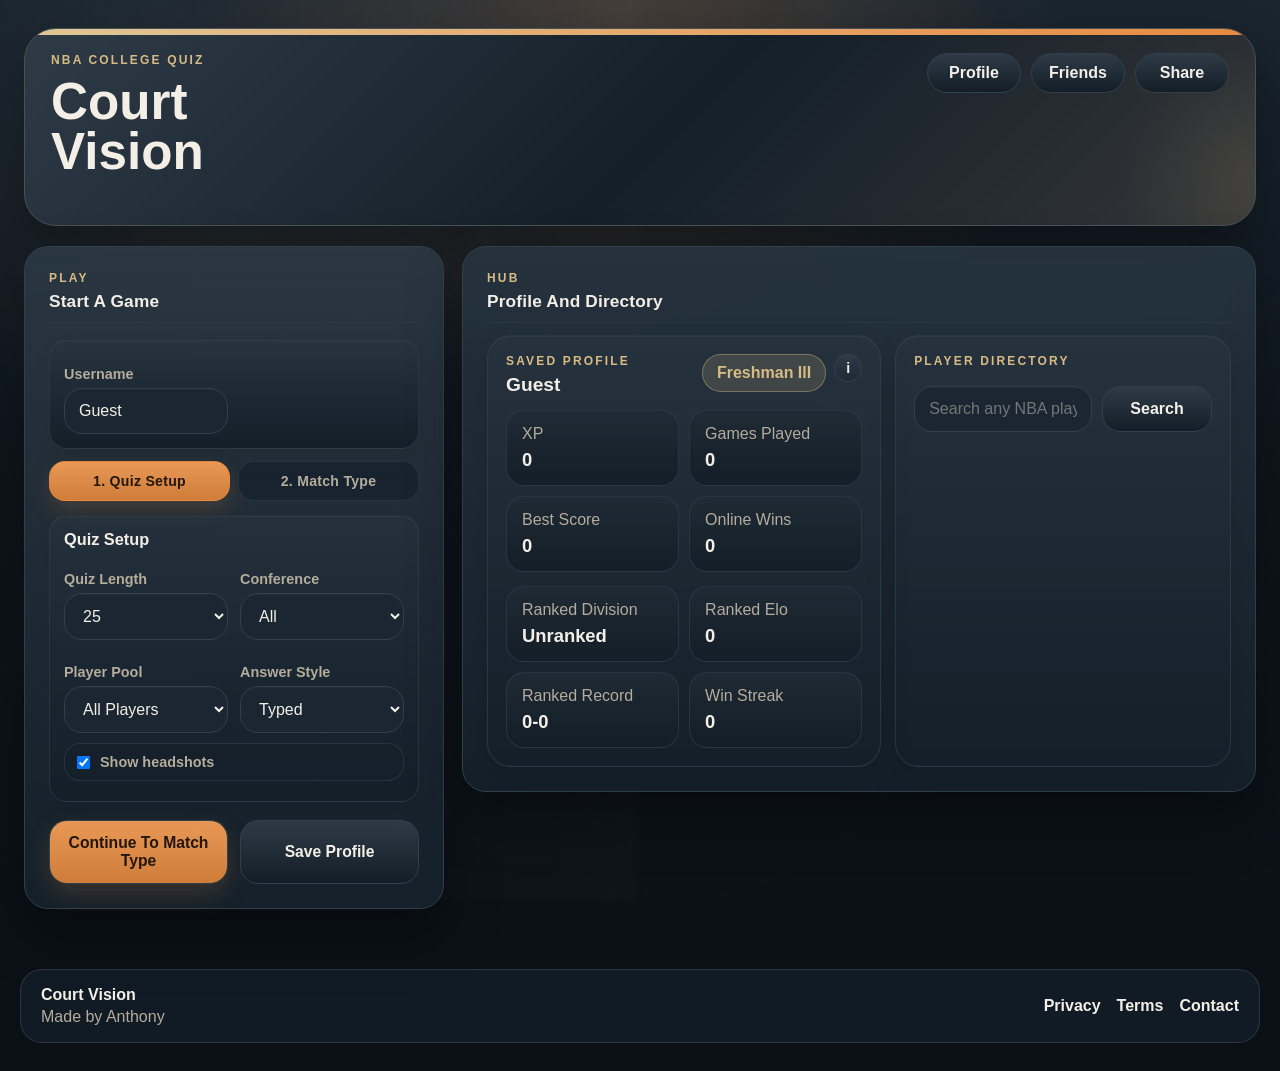
==== commit 381eeff4: "Revert home screen redesign to previous blue and yellow UI" ====
--- a/quiz_web_frontend/index.html
+++ b/quiz_web_frontend/index.html
@@ -14,268 +14,317 @@
 <body data-theme="Arena Blue">
   <main class="app-shell">
     <section id="homeScreen" class="screen active">
-      <section class="home-simple-shell">
-        <div class="home-simple-topbar">
-          <button id="loginButton" class="home-utility-button">Profile</button>
-          <button id="friendsButton" class="home-utility-button">Friends</button>
-          <button id="shareButton" class="home-utility-button">Share</button>
-        </div>
-
-        <section class="home-simple-grid">
-          <article class="home-main-card">
-            <div class="home-main-header">
+      <section class="hero-card home-hero game-marquee">
+        <div class="hero-shell">
+          <div class="hero-nav-row">
+            <div class="hero-brand-lockup">
+              <p class="eyebrow">NBA College Quiz</p>
+              <div class="hero-brand-title-row">
+                <h1 id="siteTitle">Court Vision</h1>
+              </div>
+            </div>
+            <div class="hero-topbar">
+              <button id="loginButton" class="topbar-button secondary-button">Profile</button>
+              <button id="friendsButton" class="topbar-button secondary-button">Friends</button>
+              <button id="shareButton" class="topbar-button secondary-button">Share</button>
+            </div>
+          </div>
+
+          <div class="hero-spotlight-grid">
+            <div class="hero-sidepanels">
+              <div id="authPanel" class="auth-panel hidden compact-auth-panel">
+                <div id="authSignedOut">
+                  <p class="eyebrow">Account</p>
+                  <div class="daily-status">Sign in to lock your profile and ranked identity.</div>
+                  <div id="googleSignInButton" class="google-signin-slot"></div>
+                  <div id="authStatus" class="online-status"></div>
+                </div>
+                <div id="authSignedIn" class="hidden">
+                  <p class="eyebrow">Signed In</p>
+                  <div class="auth-user-row">
+                    <img id="authUserPicture" class="auth-avatar" alt="Profile picture" />
+                    <div>
+                      <div id="authUserName" class="daily-status"></div>
+                      <div id="authUserEmail" class="leaderboard-meta"></div>
+                    </div>
+                  </div>
+                  <div class="hero-actions compact-actions">
+                    <button id="logoutButton" class="secondary-button">Logout</button>
+                  </div>
+                </div>
+              </div>
+              <div id="friendsPanel" class="auth-panel hidden compact-auth-panel friends-panel">
+                <div class="leaderboard-header">
+                  <div>
+                    <p class="eyebrow">Friends</p>
+                    <div id="friendsStatus" class="daily-status">Sign in to build your friends list.</div>
+                  </div>
+                </div>
+                <div id="friendsContent" class="friends-panel-content">
+                  <div class="leaderboard-empty">Your friends list will appear here.</div>
+                </div>
+                <div class="hero-actions compact-actions">
+                  <button id="refreshFriends" class="secondary-button">Refresh</button>
+                </div>
+              </div>
+            </div>
+          </div>
+        </div>
+      </section>
+
+      <div class="mobile-home-nav" aria-label="Home sections">
+        <button id="mobilePlayTab" class="mobile-home-tab is-active" type="button">Play</button>
+        <button id="mobileHubTab" class="mobile-home-tab" type="button">Hub</button>
+      </div>
+
+      <section class="home-grid">
+        <article class="panel play-panel simplified-play-panel home-panel-block home-panel-play game-lobby-panel">
+          <div class="panel-heading">
+            <div>
+              <p class="eyebrow">Play</p>
+              <h2>Start A Game</h2>
+            </div>
+          </div>
+
+          <div class="setup-section compact-section lobby-identity-card">
+            <div class="setup-grid two-col">
               <div>
-                <p class="eyebrow">Play</p>
-                <h2>Start A Game</h2>
-              </div>
-            </div>
-
-            <div class="home-main-body">
-              <div class="home-identity-strip">
                 <label for="username">Username</label>
                 <input id="username" placeholder="Enter username" autocomplete="off" autocapitalize="off" autocorrect="off" spellcheck="false" />
-                <input id="theme" type="hidden" value="Arena Blue" />
-                <select id="gameMode" class="hidden" aria-hidden="true" tabindex="-1">
-                  <option value="Practice" selected>Practice</option>
+              </div>
+              <input id="theme" type="hidden" value="Arena Blue" />
+              <select id="gameMode" class="hidden" aria-hidden="true" tabindex="-1">
+                <option value="Practice" selected>Practice</option>
+              </select>
+            </div>
+          </div>
+
+          <div id="quizSetupStep" class="setup-step active">
+          <div class="setup-stagebar">
+            <div class="setup-stage-chip is-active">1. Quiz Setup</div>
+            <div class="setup-stage-chip">2. Match Type</div>
+          </div>
+          <div class="setup-section compact-section lobby-stage-card">
+            <div class="section-title-row">
+              <h3>Quiz Setup</h3>
+            </div>
+            <div class="setup-grid two-col">
+              <div>
+                <label for="questionCount">Quiz Length</label>
+                <select id="questionCount">
+                  <option value="10">10</option>
+                  <option value="25" selected>25</option>
+                  <option value="50">50</option>
+                  <option value="100">100</option>
+                  <option value="all">All</option>
                 </select>
               </div>
-
-              <div id="quizSetupStep" class="setup-step active">
-                <div class="home-step-tabs">
-                  <div class="home-step-tab is-active">Quiz Setup</div>
-                  <div class="home-step-tab">Match Type</div>
-                </div>
-
-                <div class="home-simple-card">
-                  <div class="home-simple-fields">
-                    <div>
-                      <label for="questionCount">Quiz Length</label>
-                      <select id="questionCount">
-                        <option value="10">10</option>
-                        <option value="25" selected>25</option>
-                        <option value="50">50</option>
-                        <option value="100">100</option>
-                        <option value="all">All</option>
-                      </select>
-                    </div>
-                    <div>
-                      <label for="conferenceFilter">Conference</label>
-                      <select id="conferenceFilter">
-                        <option value="All">All</option>
-                      </select>
-                    </div>
-                    <div>
-                      <label for="playerPool">Player Pool</label>
-                      <select id="playerPool">
-                        <option value="all">All Players</option>
-                        <option value="rotation">Rotation Players</option>
-                        <option value="starter">Starters</option>
-                        <option value="bench">Bench Players</option>
-                      </select>
-                    </div>
-                    <div>
-                      <label for="answerMode">Answer Style</label>
-                      <select id="answerMode">
-                        <option value="typed">Typed</option>
-                        <option value="multiple-choice">Multiple Choice</option>
-                      </select>
-                    </div>
-                  </div>
-
-                  <label class="checkbox-row subtle-checkbox">
-                    <input type="checkbox" id="showHeadshots" checked />
-                    <span>Show headshots</span>
-                  </label>
-                </div>
-
-                <div class="home-action-row">
-                  <button id="saveProfile" type="button" class="home-secondary-action">Save Profile</button>
-                  <button id="continueToMatchType" type="button" class="home-primary-action">Continue</button>
-                </div>
-              </div>
-
-              <div id="matchTypeStep" class="setup-step hidden">
-                <div class="home-step-tabs">
-                  <div class="home-step-tab">Quiz Setup</div>
-                  <div class="home-step-tab is-active">Match Type</div>
-                </div>
-
-                <div class="home-simple-card">
-                  <div class="home-mode-list">
-                    <div class="home-mode-row">
-                      <label class="checkbox-row">
-                        <input type="checkbox" id="soloMode" />
-                        <span>Solo Run</span>
-                      </label>
-                      <div class="rank-info match-info">
-                        <button
-                          class="rank-info-trigger"
-                          type="button"
-                          aria-label="Solo Run information"
-                          title="Solo Run information"
-                        >i</button>
-                        <div class="rank-info-tooltip match-info-tooltip" role="tooltip">
-                          <div class="rank-info-tooltip-title">Solo Run</div>
-                          <div class="rank-info-tooltip-subtitle">Play by yourself, build XP, and post your best score.</div>
-                        </div>
+              <div>
+                <label for="conferenceFilter">Conference</label>
+                <select id="conferenceFilter">
+                  <option value="All">All</option>
+                </select>
+              </div>
+              <div>
+                <label for="playerPool">Player Pool</label>
+                <select id="playerPool">
+                  <option value="all">All Players</option>
+                  <option value="rotation">Rotation Players</option>
+                  <option value="starter">Starters</option>
+                  <option value="bench">Bench Players</option>
+                </select>
+              </div>
+              <div>
+                <label for="answerMode">Answer Style</label>
+                <select id="answerMode">
+                  <option value="typed">Typed</option>
+                  <option value="multiple-choice">Multiple Choice</option>
+                </select>
+              </div>
+            </div>
+            <label class="checkbox-row subtle-checkbox">
+              <input type="checkbox" id="showHeadshots" checked />
+              <span>Show headshots</span>
+            </label>
+          </div>
+          <div class="hero-actions home-primary-actions setup-next-actions">
+            <button id="continueToMatchType" type="button">Continue To Match Type</button>
+            <button id="saveProfile" type="button">Save Profile</button>
+          </div>
+          </div>
+
+          <div id="matchTypeStep" class="setup-step hidden">
+          <div class="setup-stagebar">
+            <div class="setup-stage-chip">1. Quiz Setup</div>
+            <div class="setup-stage-chip is-active">2. Match Type</div>
+          </div>
+          <div class="setup-section compact-section lobby-stage-card">
+            <div class="section-title-row">
+              <h3>Match Type</h3>
+            </div>
+
+            <div class="mode-stack">
+              <div class="mode-card">
+                <label class="checkbox-row">
+                  <input type="checkbox" id="soloMode" />
+                  <span>Solo Run</span>
+                </label>
+                <div class="mode-card-info">
+                  <div class="mode-card-meta-row">
+                    <div class="rank-info match-info">
+                      <button
+                        class="rank-info-trigger"
+                        type="button"
+                        aria-label="Solo Run information"
+                        title="Solo Run information"
+                      >i</button>
+                      <div class="rank-info-tooltip match-info-tooltip" role="tooltip">
+                        <div class="rank-info-tooltip-title">Solo Run</div>
+                        <div class="rank-info-tooltip-subtitle">Play by yourself, build XP, and post your best score.</div>
                       </div>
                     </div>
-
-                    <div class="home-mode-row">
-                      <label class="checkbox-row">
-                        <input type="checkbox" id="twoPlayerMode" />
-                        <span>2-Player Local</span>
-                      </label>
-                      <div class="rank-info match-info">
-                        <button
-                          class="rank-info-trigger"
-                          type="button"
-                          aria-label="2-Player Local information"
-                          title="2-Player Local information"
-                        >i</button>
-                        <div class="rank-info-tooltip match-info-tooltip" role="tooltip">
-                          <div class="rank-info-tooltip-title">2-Player Local</div>
-                          <div class="rank-info-tooltip-subtitle">Two players share one device and alternate through the same quiz.</div>
-                        </div>
+                  </div>
+                </div>
+              </div>
+              <div class="mode-card">
+                <label class="checkbox-row">
+                  <input type="checkbox" id="twoPlayerMode" />
+                  <span>2-Player Local</span>
+                </label>
+                <div class="mode-card-info">
+                  <div class="mode-card-meta-row">
+                    <div class="rank-info match-info">
+                      <button
+                        class="rank-info-trigger"
+                        type="button"
+                        aria-label="2-Player Local information"
+                        title="2-Player Local information"
+                      >i</button>
+                      <div class="rank-info-tooltip match-info-tooltip" role="tooltip">
+                        <div class="rank-info-tooltip-title">2-Player Local</div>
+                        <div class="rank-info-tooltip-subtitle">Two players share one device and alternate through the same quiz.</div>
                       </div>
                     </div>
-                    <div id="twoPlayerFields" class="two-player-fields hidden">
-                      <label for="playerOneName">Player 1 Name</label>
-                      <input id="playerOneName" placeholder="Player 1" autocomplete="off" autocapitalize="off" autocorrect="off" spellcheck="false" />
-                      <label for="playerTwoName">Player 2 Name</label>
-                      <input id="playerTwoName" placeholder="Player 2" autocomplete="off" autocapitalize="off" autocorrect="off" spellcheck="false" />
-                    </div>
-
-                    <div class="home-mode-row">
-                      <label class="checkbox-row">
-                        <input type="checkbox" id="onlineMode" />
-                        <span>Private Online 1v1</span>
-                      </label>
-                      <div class="rank-info match-info">
-                        <button
-                          class="rank-info-trigger"
-                          type="button"
-                          aria-label="Private Online 1v1 information"
-                          title="Private Online 1v1 information"
-                        >i</button>
-                        <div class="rank-info-tooltip match-info-tooltip" role="tooltip">
-                          <div class="rank-info-tooltip-title">Private Online 1v1</div>
-                          <div class="rank-info-tooltip-subtitle">Create a private room, invite one opponent, and play live online.</div>
-                        </div>
+                  </div>
+                </div>
+                <div id="twoPlayerFields" class="two-player-fields hidden">
+                  <label for="playerOneName">Player 1 Name</label>
+                  <input id="playerOneName" placeholder="Player 1" autocomplete="off" autocapitalize="off" autocorrect="off" spellcheck="false" />
+                  <label for="playerTwoName">Player 2 Name</label>
+                  <input id="playerTwoName" placeholder="Player 2" autocomplete="off" autocapitalize="off" autocorrect="off" spellcheck="false" />
+                </div>
+              </div>
+
+              <div class="mode-card">
+                <label class="checkbox-row">
+                  <input type="checkbox" id="onlineMode" />
+                  <span>Private Online 1v1</span>
+                </label>
+                <div class="mode-card-info">
+                  <div class="mode-card-meta-row">
+                    <div class="rank-info match-info">
+                      <button
+                        class="rank-info-trigger"
+                        type="button"
+                        aria-label="Private Online 1v1 information"
+                        title="Private Online 1v1 information"
+                      >i</button>
+                      <div class="rank-info-tooltip match-info-tooltip" role="tooltip">
+                        <div class="rank-info-tooltip-title">Private Online 1v1</div>
+                        <div class="rank-info-tooltip-subtitle">Create a private room, invite one opponent, and play live online.</div>
                       </div>
                     </div>
-                    <div id="onlineFields" class="two-player-fields hidden">
-                      <label for="onlineAction">Online Match</label>
-                      <select id="onlineAction">
-                        <option value="create">Create Match</option>
-                        <option value="join">Join Match</option>
-                      </select>
-                      <label for="onlineCode">Match Code</label>
-                      <input id="onlineCode" placeholder="Enter code to join" autocomplete="off" autocapitalize="characters" autocorrect="off" spellcheck="false" />
-                      <div id="onlineStatus" class="online-status">Create a room or join one with a match code.</div>
-                    </div>
-
-                    <div class="home-mode-row">
-                      <label class="checkbox-row">
-                        <input type="checkbox" id="rankedMode" />
-                        <span>True Ranked Online</span>
-                      </label>
-                      <div class="rank-info match-info">
-                        <button
-                          class="rank-info-trigger"
-                          type="button"
-                          aria-label="True Ranked Online information"
-                          title="True Ranked Online information"
-                        >i</button>
-                        <div class="rank-info-tooltip match-info-tooltip" role="tooltip">
-                          <div class="rank-info-tooltip-title">True Ranked Online</div>
-                          <div class="rank-info-tooltip-subtitle">Enter the ranked queue and compete under the standard competitive ruleset.</div>
-                        </div>
+                  </div>
+                </div>
+                <div id="onlineFields" class="two-player-fields hidden">
+                  <label for="onlineAction">Online Match</label>
+                  <select id="onlineAction">
+                    <option value="create">Create Match</option>
+                    <option value="join">Join Match</option>
+                  </select>
+                  <label for="onlineCode">Match Code</label>
+                  <input id="onlineCode" placeholder="Enter code to join" autocomplete="off" autocapitalize="characters" autocorrect="off" spellcheck="false" />
+                  <div id="onlineStatus" class="online-status">Create a room or join one with a match code.</div>
+                </div>
+              </div>
+
+              <div class="mode-card ranked-card">
+                <label class="checkbox-row">
+                  <input type="checkbox" id="rankedMode" />
+                  <span>True Ranked Online</span>
+                </label>
+                <div class="mode-card-info">
+                  <div class="mode-card-meta-row">
+                    <div class="rank-info match-info">
+                      <button
+                        class="rank-info-trigger"
+                        type="button"
+                        aria-label="True Ranked Online information"
+                        title="True Ranked Online information"
+                      >i</button>
+                      <div class="rank-info-tooltip match-info-tooltip" role="tooltip">
+                        <div class="rank-info-tooltip-title">True Ranked Online</div>
+                        <div class="rank-info-tooltip-subtitle">Enter the ranked queue and compete under the standard competitive ruleset.</div>
                       </div>
                     </div>
-                    <div id="rankedFields" class="two-player-fields hidden">
-                      <div class="online-status">Ranked is always 25 questions, multiple choice, no hints, and a 15-second timer. Google sign-in is required.</div>
-                    </div>
-
-                    <div class="home-mode-row">
-                      <label class="checkbox-row">
-                        <input type="checkbox" id="cpuMode" />
-                        <span>Play Vs CPU</span>
-                      </label>
-                      <div class="rank-info match-info">
-                        <button
-                          class="rank-info-trigger"
-                          type="button"
-                          aria-label="Play Vs CPU information"
-                          title="Play Vs CPU information"
-                        >i</button>
-                        <div class="rank-info-tooltip match-info-tooltip" role="tooltip">
-                          <div class="rank-info-tooltip-title">Play Vs CPU</div>
-                          <div class="rank-info-tooltip-subtitle">Face a computer opponent locally. Easy gives the CPU a softer accuracy curve, while hard is much tougher.</div>
-                        </div>
+                  </div>
+                </div>
+                <div id="rankedFields" class="two-player-fields hidden">
+                  <div class="online-status">Ranked is always 25 questions, multiple choice, no hints, and a 15-second timer. Google sign-in is required.</div>
+                </div>
+              </div>
+
+              <div class="mode-card cpu-mode-card">
+                <label class="checkbox-row">
+                  <input type="checkbox" id="cpuMode" />
+                  <span>Play Vs CPU</span>
+                </label>
+                <div class="mode-card-info">
+                  <div class="mode-card-meta-row">
+                    <div class="rank-info match-info">
+                      <button
+                        class="rank-info-trigger"
+                        type="button"
+                        aria-label="Play Vs CPU information"
+                        title="Play Vs CPU information"
+                      >i</button>
+                      <div class="rank-info-tooltip match-info-tooltip" role="tooltip">
+                        <div class="rank-info-tooltip-title">Play Vs CPU</div>
+                        <div class="rank-info-tooltip-subtitle">Face a computer opponent locally. Easy gives the CPU a softer accuracy curve, while hard is much tougher.</div>
                       </div>
                     </div>
-                    <div id="cpuFields" class="two-player-fields hidden">
-                      <label for="cpuDifficulty">CPU Difficulty</label>
-                      <select id="cpuDifficulty">
-                        <option value="easy">Easy</option>
-                        <option value="hard">Hard</option>
-                      </select>
-                    </div>
-                  </div>
-                </div>
-
-                <div class="home-action-row">
-                  <button id="backToQuizSetup" class="home-secondary-action step-button-secondary" type="button">Back</button>
-                  <button id="startQuiz" class="home-primary-action step-button-primary" type="button">Start Game</button>
-                </div>
-              </div>
-
-              <input type="checkbox" id="dailyMode" hidden />
-            </div>
-          </article>
-
-          <aside class="home-side-stack">
-            <div id="authPanel" class="home-mini-card hidden">
-              <div id="authSignedOut">
-                <p class="eyebrow">Account</p>
-                <div class="daily-status">Sign in to lock your profile and ranked identity.</div>
-                <div id="googleSignInButton" class="google-signin-slot"></div>
-                <div id="authStatus" class="online-status"></div>
-              </div>
-              <div id="authSignedIn" class="hidden">
-                <p class="eyebrow">Signed In</p>
-                <div class="auth-user-row">
-                  <img id="authUserPicture" class="auth-avatar" alt="Profile picture" />
-                  <div>
-                    <div id="authUserName" class="daily-status"></div>
-                    <div id="authUserEmail" class="leaderboard-meta"></div>
-                  </div>
-                </div>
-                <div class="hero-actions compact-actions">
-                  <button id="logoutButton" class="secondary-button">Logout</button>
-                </div>
-              </div>
-            </div>
-
-            <div id="friendsPanel" class="home-mini-card hidden">
-              <div class="leaderboard-header">
-                <div>
-                  <p class="eyebrow">Friends</p>
-                  <div id="friendsStatus" class="daily-status">Sign in to build your friends list.</div>
-                </div>
-              </div>
-              <div id="friendsContent" class="friends-panel-content">
-                <div class="leaderboard-empty">Your friends list will appear here.</div>
-              </div>
-              <div class="hero-actions compact-actions">
-                <button id="refreshFriends" class="secondary-button">Refresh</button>
-              </div>
-            </div>
-
-            <div id="profileSummary" class="home-mini-card">Profile summary will appear here.</div>
-
-            <div id="directoryOutput" class="home-mini-card">
+                  </div>
+                </div>
+                <div id="cpuFields" class="two-player-fields hidden">
+                  <label for="cpuDifficulty">CPU Difficulty</label>
+                  <select id="cpuDifficulty">
+                    <option value="easy">Easy</option>
+                    <option value="hard">Hard</option>
+                  </select>
+                </div>
+              </div>
+            </div>
+          </div>
+          <div class="hero-actions home-primary-actions setup-next-actions match-step-actions">
+            <button id="backToQuizSetup" class="step-button step-button-secondary" type="button">Back To Quiz Setup</button>
+            <button id="startQuiz" class="step-button step-button-primary" type="button">Start Game</button>
+          </div>
+          </div>
+
+          <input type="checkbox" id="dailyMode" hidden />
+
+        </article>
+
+        <article class="panel dashboard-panel simplified-dashboard-panel home-panel-block home-panel-hub intel-panel">
+          <div class="panel-heading">
+            <div>
+              <p class="eyebrow">Hub</p>
+              <h2>Profile And Directory</h2>
+            </div>
+          </div>
+          <div class="hub-showcase-grid">
+            <div id="profileSummary" class="dashboard-card profile-card">Profile summary will appear here.</div>
+            <div id="directoryOutput" class="dashboard-card directory-card">
               <div class="leaderboard-header">
                 <div>
                   <p class="eyebrow">Player Directory</p>
@@ -283,17 +332,17 @@
                 <button id="toggleDirectory" class="mobile-section-toggle secondary-button" type="button">Show</button>
               </div>
               <div id="directoryBody" class="mobile-section-body">
-                <div class="directory-search-row">
-                  <input id="directorySearch" placeholder="Search any NBA player" autocomplete="off" autocapitalize="words" autocorrect="off" spellcheck="false" />
-                  <button id="directorySearchButton" class="secondary-button">Search</button>
-                </div>
-                <div id="directoryResults" class="directory-results">
-                  <div class="leaderboard-empty"></div>
-                </div>
-              </div>
-            </div>
-          </aside>
-        </section>
+              <div class="directory-search-row">
+                <input id="directorySearch" placeholder="Search any NBA player" autocomplete="off" autocapitalize="words" autocorrect="off" spellcheck="false" />
+                <button id="directorySearchButton" class="secondary-button">Search</button>
+              </div>
+              <div id="directoryResults" class="directory-results">
+                <div class="leaderboard-empty"></div>
+              </div>
+              </div>
+            </div>
+          </div>
+        </article>
       </section>
     </section>
 
--- a/quiz_web_frontend/styles.css
+++ b/quiz_web_frontend/styles.css
@@ -1,17 +1,17 @@
 :root {
-  --bg: #09131f;
-  --surface: #102033;
-  --surface-alt: #18304a;
-  --surface-soft: rgba(255, 255, 255, 0.035);
-  --accent: #d71920;
-  --gold: #f0f3f7;
+  --bg: #0d141b;
+  --surface: #15212c;
+  --surface-alt: #1c2a36;
+  --surface-soft: rgba(244, 239, 230, 0.035);
+  --accent: #e68a3f;
+  --gold: #d8bb84;
   --green: #63c17a;
-  --red: #f2545b;
-  --text: #f6f8fb;
-  --muted: #9bb0c7;
-  --outline: #28415c;
-  --shadow: 0 10px 26px rgba(0, 0, 0, 0.24);
-  --shadow-strong: 0 16px 36px rgba(0, 0, 0, 0.3);
+  --red: #ea6b5d;
+  --text: #f4efe6;
+  --muted: #b5ac9c;
+  --outline: #31404c;
+  --shadow: 0 18px 40px rgba(0, 0, 0, 0.28);
+  --shadow-strong: 0 26px 54px rgba(0, 0, 0, 0.34);
 }
 
 * {
@@ -20,9 +20,11 @@
 
 body {
   margin: 0;
-  font-family: "Avenir Next", "Helvetica Neue", "Arial Narrow", sans-serif;
+  font-family: "Avenir Next", "Trebuchet MS", sans-serif;
   background:
-    linear-gradient(180deg, #10233a 0%, #0c1a29 16%, var(--bg) 44%, #07101a 100%);
+    radial-gradient(circle at top, color-mix(in srgb, var(--accent) 16%, transparent), transparent 34%),
+    radial-gradient(circle at 18% 16%, color-mix(in srgb, var(--gold) 10%, transparent), transparent 22%),
+    linear-gradient(180deg, #1a2530 0%, var(--bg) 46%, #0a1016 100%);
   color: var(--text);
   min-height: 100vh;
   position: relative;
@@ -40,9 +42,9 @@
 body::before {
   inset: 0;
   background:
-    linear-gradient(180deg, rgba(255, 255, 255, 0.03), transparent 22%),
-    linear-gradient(90deg, transparent 0%, rgba(255, 255, 255, 0.03) 49.7%, transparent 50.3%, transparent 100%);
-  opacity: 0.7;
+    radial-gradient(circle at 50% -12%, color-mix(in srgb, var(--gold) 10%, transparent), transparent 34%),
+    linear-gradient(90deg, transparent 0%, color-mix(in srgb, white 2%, transparent) 49.5%, transparent 50.5%, transparent 100%);
+  opacity: 0.8;
 }
 
 body::after {
@@ -53,9 +55,9 @@
   left: 50%;
   top: 160px;
   transform: translateX(-50%);
-  border: 1px solid rgba(117, 147, 182, 0.12);
+  border: 1px solid color-mix(in srgb, var(--outline) 28%, transparent);
   border-radius: 50%;
-  opacity: 0.16;
+  opacity: 0.22;
 }
 
 a {
@@ -83,53 +85,18 @@
   display: block;
 }
 
-#homeScreen {
-  color: #18222d;
-}
-
-#homeScreen .eyebrow,
-#homeScreen label,
-#homeScreen .leaderboard-meta,
-#homeScreen .online-status,
-#homeScreen .leaderboard-empty,
-#homeScreen .daily-status,
-#homeScreen .rank-info-tooltip-subtitle {
-  color: #5d6c7d;
-}
-
-#homeScreen .rank-info-tooltip-title,
-#homeScreen h1,
-#homeScreen h2,
-#homeScreen h3,
-#homeScreen strong,
-#homeScreen .checkbox-row span,
-#homeScreen .home-step-tab,
-#homeScreen .rank-info-trigger {
-  color: #17212b;
-}
-
-#homeScreen .secondary-button,
-#homeScreen .home-utility-button {
-  color: #17212b;
-}
-
 .hero-card,
 .panel,
 .hud-card,
 .question-panel,
 .answer-panel,
 .progress-panel {
-  background: linear-gradient(180deg, color-mix(in srgb, var(--surface-alt) 88%, var(--surface)) 0%, var(--surface) 100%);
-  border: 1px solid color-mix(in srgb, var(--outline) 90%, transparent);
-  border-radius: 12px;
-  box-shadow: var(--shadow);
-}
-
-#homeScreen .hero-card,
-#homeScreen .panel {
-  background: #fbfcfe;
-  border: 1px solid #dde4ec;
-  box-shadow: 0 14px 34px rgba(18, 33, 51, 0.08);
+  background:
+    linear-gradient(180deg, color-mix(in srgb, var(--surface) 96%, white 4%) 0%, color-mix(in srgb, var(--surface-alt) 92%, black 8%) 100%);
+  border: 1px solid var(--outline);
+  border-radius: 24px;
+  box-shadow: var(--shadow-strong);
+  backdrop-filter: blur(14px);
 }
 
 .hero-card,
@@ -147,27 +114,14 @@
 }
 
 .home-hero {
-  padding: 18px 20px 20px;
-  border-radius: 12px;
-}
-
-#homeScreen .home-hero {
-  padding: 0;
-  background: transparent;
-  border: 0;
-  box-shadow: none;
-  margin-bottom: 18px;
+  padding: 24px 26px;
+  border-radius: 32px;
 }
 
 .game-marquee {
   background:
-    linear-gradient(180deg, #152a42 0%, #0f2135 100%);
-  border-color: #324a65;
-}
-
-#homeScreen .game-marquee {
-  background: transparent;
-  border: 0;
+    linear-gradient(135deg, color-mix(in srgb, var(--surface-alt) 92%, white 8%) 0%, color-mix(in srgb, var(--surface) 94%, black 6%) 52%, color-mix(in srgb, var(--surface-alt) 88%, var(--accent) 12%) 100%);
+  border-color: color-mix(in srgb, var(--outline) 86%, var(--gold));
 }
 
 .game-marquee::after {
@@ -175,7 +129,8 @@
   width: 340px;
   height: 340px;
   background:
-    radial-gradient(circle, rgba(215, 25, 32, 0.2) 0%, transparent 58%);
+    radial-gradient(circle, color-mix(in srgb, var(--accent) 14%, transparent) 0%, transparent 58%),
+    radial-gradient(circle at 60% 40%, color-mix(in srgb, var(--gold) 10%, transparent), transparent 62%);
 }
 
 .hero-shell {
@@ -184,33 +139,19 @@
   display: flex;
   flex-direction: column;
   gap: 14px;
-}
-
-#homeScreen .hero-shell {
-  gap: 10px;
 }
 
 .hero-nav-row {
   display: grid;
   grid-template-columns: minmax(0, 1fr) auto;
   gap: 16px;
-  align-items: center;
-}
-
-#homeScreen .hero-nav-row {
-  grid-template-columns: minmax(0, 1fr) auto;
-  padding-bottom: 12px;
-  border-bottom: 1px solid #e2e8ef;
+  align-items: start;
 }
 
 .hero-brand-lockup {
   display: flex;
   flex-direction: column;
   gap: 4px;
-}
-
-.espn-brand-lockup {
-  max-width: 560px;
 }
 
 .hero-brand-title-row {
@@ -220,68 +161,24 @@
   align-items: flex-end;
 }
 
-.hero-subline {
-  margin: 2px 0 0;
-  color: var(--muted);
-  font-size: 0.98rem;
-  line-height: 1.45;
-}
-
-#homeScreen .hero-subline {
-  max-width: 520px;
-  font-size: 1rem;
-}
-
 .hero-topbar {
   display: flex;
   justify-content: flex-end;
-  gap: 8px;
+  gap: 10px;
   position: relative;
   z-index: 1;
 }
 
-#homeScreen .hero-topbar {
-  align-items: center;
-}
-
 .topbar-button {
   width: auto;
-  min-width: 96px;
+  min-width: 94px;
   padding: 10px 15px;
   border-radius: 999px;
 }
 
-#homeScreen .home-utility-button,
-#homeScreen .topbar-button {
-  min-width: 0;
-  padding: 10px 16px;
-  border-radius: 999px;
-  border: 1px solid #d5dde6;
-  background: white;
-  box-shadow: none;
-}
-
-.hero-broadcast-strip {
-  display: flex;
-  flex-wrap: wrap;
-  gap: 8px;
-  padding-top: 6px;
-}
-
-.broadcast-pill {
-  display: inline-flex;
-  align-items: center;
-  justify-content: center;
-  min-height: 32px;
-  padding: 0 12px;
-  border-radius: 999px;
-  background: rgba(255, 255, 255, 0.05);
-  border: 1px solid rgba(255, 255, 255, 0.08);
-  color: var(--text);
-  font-size: 0.79rem;
-  font-weight: 800;
-  letter-spacing: 0.06em;
-  text-transform: uppercase;
+.hero-spotlight-grid {
+  display: flex;
+  justify-content: flex-end;
 }
 
 .hero-sidepanels {
@@ -289,11 +186,6 @@
   gap: 12px;
   justify-items: stretch;
   width: min(100%, 360px);
-}
-
-.hero-spotlight-grid {
-  display: flex;
-  justify-content: flex-end;
 }
 
 .hero-copy {
@@ -338,9 +230,10 @@
   width: 100%;
   max-width: 370px;
   padding: 18px;
-  border-radius: 12px;
-  background: linear-gradient(180deg, rgba(20, 41, 63, 0.94), rgba(13, 27, 42, 0.98));
-  border: 1px solid rgba(76, 102, 129, 0.8);
+  border-radius: 22px;
+  background:
+    linear-gradient(180deg, color-mix(in srgb, var(--surface-alt) 88%, white 4%) 0%, color-mix(in srgb, var(--surface) 94%, black 6%) 100%);
+  border: 1px solid color-mix(in srgb, var(--outline) 88%, transparent);
   box-shadow: var(--shadow);
   position: relative;
   overflow: hidden;
@@ -358,7 +251,7 @@
 .compact-auth-panel {
   max-width: 340px;
   padding: 16px;
-  border-radius: 12px;
+  border-radius: 20px;
 }
 
 .friends-panel {
@@ -386,8 +279,8 @@
   gap: 14px;
   align-items: flex-start;
   padding: 12px;
-  border-radius: 14px;
-  background: color-mix(in srgb, var(--surface-alt) 74%, transparent);
+  border-radius: 16px;
+  background: color-mix(in srgb, var(--surface) 80%, transparent);
   border: 1px solid color-mix(in srgb, var(--outline) 74%, transparent);
 }
 
@@ -461,8 +354,8 @@
   gap: 12px;
   align-items: center;
   padding: 12px;
-  border-radius: 14px;
-  background: color-mix(in srgb, var(--surface-alt) 74%, transparent);
+  border-radius: 16px;
+  background: color-mix(in srgb, var(--surface) 80%, transparent);
   border: 1px solid color-mix(in srgb, var(--outline) 74%, transparent);
 }
 
@@ -506,9 +399,9 @@
   content: "";
   position: absolute;
   inset: 0 auto auto 0;
-  height: 5px;
+  height: 6px;
   width: 100%;
-  background: linear-gradient(90deg, var(--accent), #f36b70);
+  background: linear-gradient(90deg, color-mix(in srgb, var(--gold) 84%, white 16%), var(--accent));
 }
 
 .hero-card::after,
@@ -519,15 +412,15 @@
   width: 260px;
   height: 260px;
   border-radius: 50%;
-  background: radial-gradient(circle, rgba(215, 25, 32, 0.12), transparent 68%);
+  background: radial-gradient(circle, color-mix(in srgb, var(--gold) 10%, transparent), transparent 68%);
   pointer-events: none;
 }
 
 .eyebrow {
   margin: 0 0 6px;
-  color: #d3deeb;
-  font-size: 11px;
-  font-weight: 800;
+  color: var(--gold);
+  font-size: 12px;
+  font-weight: 700;
   letter-spacing: 0.18em;
   text-transform: uppercase;
 }
@@ -539,18 +432,15 @@
 }
 
 h1 {
-  font-size: clamp(2.5rem, 4.8vw, 4.2rem);
-  margin-bottom: 8px;
+  font-size: clamp(2.1rem, 4vw, 3.6rem);
+  margin-bottom: 10px;
   max-width: 10ch;
-  line-height: 0.95;
-  letter-spacing: -0.04em;
+  line-height: 0.98;
 }
 
 h2 {
-  font-size: 1.08rem;
+  font-size: 1.15rem;
   margin-bottom: 12px;
-  text-transform: uppercase;
-  letter-spacing: 0.03em;
 }
 
 .subtitle,
@@ -590,193 +480,8 @@
 .home-grid {
   display: grid;
   grid-template-columns: minmax(360px, 420px) minmax(0, 1fr);
-  gap: 16px;
-  align-items: start;
-}
-
-.home-simple-shell {
-  display: grid;
-  gap: 18px;
-}
-
-.home-simple-topbar {
-  display: none;
-}
-
-.home-simple-grid {
-  display: grid;
-  grid-template-columns: minmax(0, 1.4fr) minmax(320px, 0.86fr);
   gap: 18px;
   align-items: start;
-}
-
-.home-main-card,
-.home-mini-card {
-  background: #fbfcfe;
-  border: 1px solid #dde4ec;
-  box-shadow: 0 14px 34px rgba(18, 33, 51, 0.08);
-}
-
-.home-main-card {
-  border-radius: 22px;
-  padding: 18px;
-}
-
-.home-mini-card {
-  border-radius: 18px;
-  padding: 16px;
-}
-
-.home-main-header {
-  display: flex;
-  justify-content: space-between;
-  align-items: center;
-  gap: 14px;
-  padding-bottom: 14px;
-  margin-bottom: 14px;
-  border-bottom: 1px solid #e2e8ef;
-}
-
-.home-main-header h2 {
-  margin-bottom: 0;
-  font-size: 1.25rem;
-  letter-spacing: 0;
-  text-transform: none;
-}
-
-.home-main-body {
-  display: grid;
-  gap: 14px;
-}
-
-.home-identity-strip {
-  display: grid;
-  gap: 8px;
-  padding: 14px;
-  border-radius: 16px;
-  background: #f5f8fb;
-  border: 1px solid #e3e8ee;
-}
-
-.home-step-tabs {
-  display: inline-flex;
-  gap: 8px;
-  padding: 4px;
-  border-radius: 999px;
-  background: #eff3f7;
-  border: 1px solid #dde4ec;
-  width: fit-content;
-}
-
-.home-step-tab {
-  display: inline-flex;
-  align-items: center;
-  justify-content: center;
-  min-height: 38px;
-  padding: 0 16px;
-  border-radius: 999px;
-  font-size: 0.92rem;
-  font-weight: 700;
-}
-
-.home-step-tab.is-active {
-  background: #18222d;
-  color: #ffffff;
-}
-
-.home-simple-card {
-  display: grid;
-  gap: 14px;
-  padding: 16px;
-  border-radius: 18px;
-  background: #ffffff;
-  border: 1px solid #e3e8ee;
-}
-
-.home-simple-fields {
-  display: grid;
-  grid-template-columns: repeat(2, minmax(0, 1fr));
-  gap: 14px;
-}
-
-.home-action-row {
-  display: grid;
-  grid-template-columns: repeat(2, minmax(0, 1fr));
-  gap: 10px;
-}
-
-.home-primary-action,
-.home-secondary-action {
-  min-height: 54px;
-  border-radius: 14px;
-  font-weight: 800;
-}
-
-.home-primary-action {
-  background: #18222d;
-  color: #ffffff;
-  border-color: #18222d;
-}
-
-.home-secondary-action {
-  background: #eef3f7;
-  color: #17212b;
-  border-color: #d9e1ea;
-}
-
-.home-mode-list {
-  display: grid;
-  gap: 10px;
-}
-
-.home-mode-row {
-  display: flex;
-  align-items: center;
-  justify-content: space-between;
-  gap: 12px;
-  padding: 14px 16px;
-  border-radius: 14px;
-  background: #f7f9fc;
-  border: 1px solid #e3e8ee;
-}
-
-.home-side-stack {
-  display: grid;
-  gap: 14px;
-}
-
-#homeScreen input,
-#homeScreen select {
-  border-radius: 12px;
-  border: 1px solid #d6dfe8;
-  background: #ffffff;
-  color: #17212b;
-}
-
-#homeScreen .subtle-checkbox {
-  background: #f5f8fb;
-  border: 1px solid #e3e8ee;
-}
-
-#homeScreen .two-player-fields {
-  background: #f7f9fc;
-  border: 1px solid #e3e8ee;
-}
-
-#homeScreen .rank-info-trigger {
-  background: #ffffff;
-  border: 1px solid #d6dfe8;
-}
-
-#homeScreen .rank-info-tooltip {
-  background: #ffffff;
-  border: 1px solid #d6dfe8;
-  box-shadow: 0 18px 40px rgba(18, 33, 51, 0.12);
-}
-
-.espn-home-grid {
-  grid-template-columns: minmax(0, 1.42fr) minmax(320px, 0.94fr);
-  gap: 18px;
 }
 
 .intel-panel {
@@ -786,18 +491,18 @@
 
 .postgame-card {
   padding: 28px 30px;
-  border-radius: 12px;
+  border-radius: 30px;
   background:
-    linear-gradient(160deg, #172d45 0%, #102132 100%);
+    linear-gradient(160deg, color-mix(in srgb, var(--surface-alt) 90%, white 6%) 0%, color-mix(in srgb, var(--surface) 94%, black 6%) 100%);
 }
 
 .mobile-home-nav {
   display: none;
   margin: 0 0 14px;
   padding: 6px;
-  border-radius: 10px;
-  background: rgba(255, 255, 255, 0.03);
-  border: 1px solid rgba(255, 255, 255, 0.08);
+  border-radius: 18px;
+  background: color-mix(in srgb, var(--surface) 82%, transparent);
+  border: 1px solid color-mix(in srgb, var(--outline) 78%, transparent);
   gap: 8px;
 }
 
@@ -811,9 +516,9 @@
 }
 
 .mobile-home-tab.is-active {
-  background: linear-gradient(180deg, #ef2b33, var(--accent));
-  color: white;
-  box-shadow: 0 10px 22px rgba(215, 25, 32, 0.2);
+  background: linear-gradient(180deg, color-mix(in srgb, var(--accent) 92%, white 8%), var(--accent));
+  color: #111;
+  box-shadow: 0 10px 22px color-mix(in srgb, var(--accent) 24%, transparent);
 }
 
 .hero-actions,
@@ -871,9 +576,9 @@
   justify-content: space-between;
   align-items: end;
   gap: 14px;
-  margin-bottom: 6px;
+  margin-bottom: 4px;
   padding-bottom: 12px;
-  border-bottom: 2px solid rgba(215, 25, 32, 0.72);
+  border-bottom: 1px solid color-mix(in srgb, var(--outline) 48%, transparent);
 }
 
 .panel-heading h2 {
@@ -889,10 +594,10 @@
 
 .setup-section {
   padding: 16px;
-  border-radius: 10px;
+  border-radius: 22px;
   background:
-    linear-gradient(180deg, rgba(23, 44, 67, 0.94) 0%, rgba(15, 30, 47, 0.98) 100%);
-  border: 1px solid rgba(59, 85, 112, 0.86);
+    linear-gradient(180deg, color-mix(in srgb, var(--surface-alt) 74%, white 4%) 0%, color-mix(in srgb, var(--surface) 94%, black 6%) 100%);
+  border: 1px solid color-mix(in srgb, var(--outline) 62%, transparent);
   box-shadow:
     inset 0 1px 0 rgba(255, 255, 255, 0.04),
     0 12px 24px rgba(0, 0, 0, 0.06);
@@ -900,9 +605,9 @@
 
 .compact-section {
   padding: 14px;
-  border-radius: 10px;
+  border-radius: 18px;
   background:
-    linear-gradient(180deg, rgba(23, 44, 67, 0.94) 0%, rgba(15, 30, 47, 0.98) 100%);
+    linear-gradient(180deg, color-mix(in srgb, var(--surface-alt) 68%, white 3%) 0%, color-mix(in srgb, var(--surface) 94%, black 6%) 100%);
 }
 
 .lobby-identity-card {
@@ -910,17 +615,9 @@
     linear-gradient(180deg, color-mix(in srgb, var(--surface-alt) 74%, white 4%) 0%, color-mix(in srgb, var(--surface) 94%, black 6%) 100%);
 }
 
-.espn-user-row {
-  padding: 12px 14px;
-}
-
 .lobby-stage-card {
   position: relative;
   overflow: hidden;
-}
-
-.espn-setup-card {
-  padding: 16px;
 }
 
 .lobby-stage-card::after {
@@ -940,53 +637,11 @@
   gap: 12px;
 }
 
-.espn-play-shell {
-  padding: 18px;
-}
-
-.espn-play-header {
-  display: flex;
-  justify-content: space-between;
-  gap: 16px;
-  align-items: center;
-  padding-bottom: 12px;
-  border-bottom: 1px solid rgba(255, 255, 255, 0.08);
-}
-
-.espn-play-kicker h2 {
-  margin-bottom: 0;
-}
-
-.espn-play-status {
-  display: flex;
-  align-items: center;
-}
-
-.espn-status-chip {
-  display: inline-flex;
-  align-items: center;
-  justify-content: center;
-  min-height: 34px;
-  padding: 0 14px;
-  border-radius: 999px;
-  background: rgba(255, 255, 255, 0.05);
-  border: 1px solid rgba(255, 255, 255, 0.08);
-  color: var(--text);
-  font-size: 0.78rem;
-  font-weight: 800;
-  letter-spacing: 0.08em;
-  text-transform: uppercase;
-}
-
-.espn-status-chip.is-live {
-  background: rgba(215, 25, 32, 0.16);
-  border-color: rgba(215, 25, 32, 0.42);
-}
-
 .game-lobby-panel {
   position: sticky;
   top: 20px;
-  background: linear-gradient(180deg, #14273d 0%, #102132 100%);
+  background:
+    linear-gradient(180deg, color-mix(in srgb, var(--surface-alt) 90%, white 6%) 0%, color-mix(in srgb, var(--surface) 96%, black 4%) 100%);
 }
 
 .simplified-play-panel,
@@ -1021,9 +676,9 @@
   justify-content: center;
   min-height: 40px;
   padding: 10px 12px;
-  border-radius: 999px;
-  background: rgba(255, 255, 255, 0.04);
-  border: 1px solid rgba(255, 255, 255, 0.08);
+  border-radius: 16px;
+  background: color-mix(in srgb, var(--surface) 78%, transparent);
+  border: 1px solid color-mix(in srgb, var(--outline) 62%, transparent);
   color: var(--muted);
   font-size: 0.88rem;
   font-weight: 800;
@@ -1031,10 +686,10 @@
 }
 
 .setup-stage-chip.is-active {
-  background: linear-gradient(180deg, #ef2b33, var(--accent));
-  color: white;
-  border-color: rgba(239, 43, 51, 0.65);
-  box-shadow: none;
+  background: linear-gradient(180deg, color-mix(in srgb, var(--accent) 88%, white 12%), color-mix(in srgb, var(--accent) 90%, black 10%));
+  color: #23160c;
+  border-color: color-mix(in srgb, var(--accent) 64%, transparent);
+  box-shadow: 0 10px 22px color-mix(in srgb, var(--accent) 18%, transparent);
 }
 
 .section-title-row {
@@ -1054,9 +709,9 @@
 .subtle-checkbox {
   margin-top: 10px;
   padding: 10px 12px;
-  border-radius: 10px;
-  background: rgba(255, 255, 255, 0.03);
-  border: 1px solid rgba(255, 255, 255, 0.08);
+  border-radius: 16px;
+  background: color-mix(in srgb, var(--surface) 72%, transparent);
+  border: 1px solid color-mix(in srgb, var(--outline) 64%, transparent);
 }
 
 .mode-stack {
@@ -1066,23 +721,23 @@
 
 .mode-card {
   padding: 12px 14px 10px;
-  border-radius: 10px;
-  background: linear-gradient(180deg, rgba(16, 34, 53, 0.96), rgba(11, 23, 36, 0.98));
-  border: 1px solid rgba(58, 83, 110, 0.92);
-  transition: border-color 140ms ease, transform 140ms ease, background 140ms ease;
+  border-radius: 18px;
+  background: color-mix(in srgb, var(--surface) 80%, transparent);
+  border: 1px solid color-mix(in srgb, var(--outline) 70%, transparent);
+  transition: border-color 140ms ease, transform 140ms ease, background 140ms ease, box-shadow 140ms ease;
   min-height: 78px;
 }
 
 .mode-card:hover {
   transform: translateY(-1px);
-  border-color: rgba(215, 25, 32, 0.52);
+  border-color: color-mix(in srgb, var(--accent) 38%, var(--outline));
 }
 
 .mode-card:has(input:checked) {
   background:
-    linear-gradient(180deg, rgba(33, 52, 74, 0.96) 0%, rgba(16, 31, 48, 1) 100%);
-  border-color: rgba(215, 25, 32, 0.66);
-  box-shadow: inset 4px 0 0 var(--accent);
+    linear-gradient(180deg, color-mix(in srgb, var(--surface-alt) 88%, white 4%) 0%, color-mix(in srgb, var(--surface) 86%, var(--accent) 14%) 100%);
+  border-color: color-mix(in srgb, var(--accent) 44%, var(--outline));
+  box-shadow: inset 0 0 0 1px color-mix(in srgb, var(--accent) 16%, transparent);
 }
 
 .ranked-card {
@@ -1127,7 +782,7 @@
 .match-info-tooltip {
   width: min(260px, 72vw);
   background:
-    linear-gradient(180deg, #21384f 0%, #16283c 100%);
+    linear-gradient(180deg, #1a3147 0%, #112436 100%);
   backdrop-filter: none;
   -webkit-backdrop-filter: none;
   top: auto;
@@ -1157,11 +812,11 @@
 .step-button {
   min-height: 56px;
   font-size: 0.98rem;
-  border-radius: 999px;
+  border-radius: 18px;
 }
 
 #saveProfile {
-  background: linear-gradient(180deg, #243d59, #182b42);
+  background: linear-gradient(180deg, color-mix(in srgb, var(--surface-alt) 90%, white 8%), color-mix(in srgb, var(--surface) 90%, black 10%));
   color: var(--text);
   box-shadow: none;
 }
@@ -1171,15 +826,15 @@
 }
 
 .step-button-secondary {
-  background: linear-gradient(180deg, #243d59, #182b42);
+  background: linear-gradient(180deg, color-mix(in srgb, var(--surface-alt) 90%, white 8%), color-mix(in srgb, var(--surface) 90%, black 10%));
   color: var(--text);
   box-shadow: none;
 }
 
 .step-button-primary {
-  background: linear-gradient(180deg, #ef2b33, var(--accent));
-  color: white;
-  box-shadow: none;
+  background: linear-gradient(180deg, color-mix(in srgb, var(--gold) 84%, white 8%), color-mix(in srgb, var(--accent) 88%, black 12%));
+  color: #24170d;
+  box-shadow: 0 12px 24px color-mix(in srgb, var(--accent) 18%, transparent);
 }
 
 .checkbox-row {
@@ -1199,7 +854,7 @@
 select,
 button {
   width: 100%;
-  border-radius: 10px;
+  border-radius: 18px;
   border: 1px solid var(--outline);
   padding: 13px 14px;
   font-size: 1rem;
@@ -1207,28 +862,28 @@
 
 input,
 select {
-  background: #0d1b2a;
-  color: var(--text);
-  box-shadow: none;
-}
-
+  background: color-mix(in srgb, var(--surface-alt) 92%, black 8%);
+  color: var(--text);
+  box-shadow: inset 0 1px 0 rgba(255, 255, 255, 0.025);
+}
 
 button {
-  background: linear-gradient(180deg, #ef2b33, var(--accent));
-  color: white;
+  background: linear-gradient(180deg, color-mix(in srgb, var(--accent) 88%, white 12%), color-mix(in srgb, var(--accent) 90%, black 10%));
+  color: #23160c;
   font-weight: 800;
   cursor: pointer;
-  box-shadow: none;
-  transition: transform 120ms ease, filter 120ms ease;
+  box-shadow: 0 10px 24px color-mix(in srgb, var(--accent) 18%, transparent);
+  transition: transform 120ms ease, filter 120ms ease, box-shadow 120ms ease;
 }
 
 button:hover {
   transform: translateY(-1px);
   filter: brightness(1.05);
+  box-shadow: 0 14px 28px color-mix(in srgb, var(--accent) 35%, transparent);
 }
 
 .secondary-button {
-  background: linear-gradient(180deg, #233b56, #182c42);
+  background: linear-gradient(180deg, color-mix(in srgb, var(--surface-alt) 92%, white 8%), color-mix(in srgb, var(--surface) 90%, black 10%));
   color: var(--text);
   box-shadow: none;
 }
@@ -1254,19 +909,6 @@
   gap: 12px;
 }
 
-.espn-side-rail {
-  padding: 18px;
-}
-
-.espn-side-rail-stack {
-  display: grid;
-  gap: 14px;
-}
-
-.espn-rail-card {
-  min-height: 0;
-}
-
 .simplified-dashboard-panel .panel-heading {
   margin-bottom: 0;
 }
@@ -1283,11 +925,13 @@
 
 .dashboard-card {
   background:
-    linear-gradient(180deg, #15273b 0%, #102132 100%);
-  border: 1px solid rgba(58, 83, 110, 0.82);
-  border-radius: 10px;
+    linear-gradient(180deg, color-mix(in srgb, var(--surface-alt) 88%, white 4%) 0%, color-mix(in srgb, var(--surface) 94%, black 6%) 100%);
+  border: 1px solid color-mix(in srgb, var(--outline) 74%, transparent);
+  border-radius: 24px;
   padding: 18px 18px;
-  box-shadow: none;
+  box-shadow:
+    inset 0 1px 0 rgba(255, 255, 255, 0.04),
+    0 16px 32px rgba(0, 0, 0, 0.12);
 }
 
 .directory-card {
@@ -1348,9 +992,9 @@
   justify-content: center;
   padding: 9px 14px;
   border-radius: 999px;
-  background: rgba(215, 25, 32, 0.16);
-  border: 1px solid rgba(215, 25, 32, 0.4);
-  color: #fff2f3;
+  background: color-mix(in srgb, var(--gold) 16%, transparent);
+  border: 1px solid color-mix(in srgb, var(--gold) 40%, transparent);
+  color: var(--gold);
   font-weight: 800;
   white-space: nowrap;
 }
@@ -1379,7 +1023,7 @@
   font-size: 0.88rem;
   font-weight: 900;
   line-height: 1;
-  background: linear-gradient(180deg, #223c59, #16283c);
+  background: linear-gradient(180deg, color-mix(in srgb, var(--surface-alt) 92%, white 8%), var(--surface-alt));
   color: var(--text);
   border: 1px solid color-mix(in srgb, var(--outline) 88%, transparent);
   box-shadow: none;
@@ -1397,9 +1041,9 @@
   right: 0;
   width: min(320px, 74vw);
   padding: 14px;
-  border-radius: 10px;
-  background: linear-gradient(180deg, #20364c, #142537);
-  border: 1px solid rgba(67, 92, 118, 0.95);
+  border-radius: 18px;
+  background: linear-gradient(180deg, color-mix(in srgb, var(--surface-alt) 95%, white 5%), color-mix(in srgb, var(--surface) 94%, black 6%));
+  border: 1px solid color-mix(in srgb, var(--outline) 90%, transparent);
   box-shadow: 0 20px 40px rgba(0, 0, 0, 0.32);
   opacity: 0;
   visibility: hidden;
@@ -1491,9 +1135,9 @@
 
 .profile-stat {
   padding: 14px 15px;
-  border-radius: 10px;
-  background: linear-gradient(180deg, #132639, #0d1c2b);
-  border: 1px solid rgba(53, 77, 102, 0.8);
+  border-radius: 18px;
+  background: linear-gradient(180deg, color-mix(in srgb, var(--surface) 88%, white 4%), color-mix(in srgb, var(--surface) 92%, black 8%));
+  border: 1px solid color-mix(in srgb, var(--outline) 66%, transparent);
 }
 
 .profile-stat strong {
@@ -1531,9 +1175,9 @@
   gap: 12px;
   align-items: center;
   padding: 10px 12px;
-  border-radius: 10px;
-  background: rgba(8, 19, 30, 0.45);
-  border: 1px solid rgba(53, 77, 102, 0.72);
+  border-radius: 14px;
+  background: color-mix(in srgb, var(--surface) 78%, transparent);
+  border: 1px solid color-mix(in srgb, var(--outline) 74%, transparent);
 }
 
 .achievement-list {
@@ -1547,8 +1191,8 @@
   align-items: center;
   padding: 8px 12px;
   border-radius: 999px;
-  background: rgba(215, 25, 32, 0.12);
-  border: 1px solid rgba(215, 25, 32, 0.34);
+  background: color-mix(in srgb, var(--accent) 14%, transparent);
+  border: 1px solid color-mix(in srgb, var(--accent) 28%, transparent);
   color: var(--text);
   font-size: 0.9rem;
   font-weight: 700;
@@ -1614,9 +1258,9 @@
   gap: 12px;
   align-items: center;
   padding: 12px;
-  border-radius: 10px;
-  background: rgba(8, 19, 30, 0.45);
-  border: 1px solid rgba(53, 77, 102, 0.72);
+  border-radius: 16px;
+  background: color-mix(in srgb, var(--surface) 80%, transparent);
+  border: 1px solid color-mix(in srgb, var(--outline) 72%, transparent);
 }
 
 .admin-profile-actions {
@@ -1638,9 +1282,9 @@
 
 .analytics-stat {
   padding: 14px;
-  border-radius: 10px;
-  background: rgba(8, 19, 30, 0.45);
-  border: 1px solid rgba(53, 77, 102, 0.72);
+  border-radius: 18px;
+  background: color-mix(in srgb, var(--surface) 78%, transparent);
+  border: 1px solid color-mix(in srgb, var(--outline) 74%, transparent);
 }
 
 .analytics-stat strong {
@@ -1673,9 +1317,9 @@
   gap: 12px;
   align-items: center;
   padding: 12px 14px;
-  border-radius: 10px;
-  background: rgba(8, 19, 30, 0.45);
-  border: 1px solid rgba(53, 77, 102, 0.72);
+  border-radius: 16px;
+  background: color-mix(in srgb, var(--surface) 78%, transparent);
+  border: 1px solid color-mix(in srgb, var(--outline) 74%, transparent);
 }
 
 .leaderboard-place {
@@ -1726,9 +1370,9 @@
   gap: 14px;
   align-items: center;
   padding: 12px 14px;
-  border-radius: 10px;
-  background: linear-gradient(180deg, #132639, #0d1c2b);
-  border: 1px solid rgba(53, 77, 102, 0.8);
+  border-radius: 18px;
+  background: linear-gradient(180deg, color-mix(in srgb, var(--surface) 84%, white 2%), color-mix(in srgb, var(--surface) 92%, black 8%));
+  border: 1px solid color-mix(in srgb, var(--outline) 68%, transparent);
   width: 100%;
   text-align: left;
   cursor: pointer;
@@ -1737,15 +1381,15 @@
 
 .directory-row:hover {
   transform: translateY(-1px);
-  border-color: rgba(215, 25, 32, 0.42);
-  background: linear-gradient(180deg, #173049, #102132);
+  border-color: color-mix(in srgb, var(--accent) 30%, transparent);
+  background: linear-gradient(180deg, color-mix(in srgb, var(--surface-alt) 86%, var(--accent) 8%), color-mix(in srgb, var(--surface) 92%, black 8%));
   box-shadow: 0 14px 24px rgba(0, 0, 0, 0.12);
 }
 
 .directory-headshot {
   width: 64px;
   height: 64px;
-  border-radius: 8px;
+  border-radius: 16px;
   object-fit: cover;
   border: 1px solid color-mix(in srgb, var(--outline) 80%, transparent);
   background: color-mix(in srgb, var(--surface-alt) 82%, transparent);
@@ -1772,9 +1416,9 @@
 .two-player-fields {
   margin-top: 10px;
   padding: 14px;
-  border-radius: 10px;
-  background: rgba(8, 19, 30, 0.45);
-  border: 1px solid rgba(53, 77, 102, 0.72);
+  border-radius: 18px;
+  background: color-mix(in srgb, var(--surface-alt) 90%, black 10%);
+  border: 1px solid color-mix(in srgb, var(--outline) 74%, transparent);
 }
 
 #homeScreen .panel-heading h2 {
@@ -1805,8 +1449,8 @@
   margin: 0 auto;
   padding: 16px 20px;
   border: 1px solid color-mix(in srgb, var(--outline) 76%, transparent);
-  border-radius: 10px;
-  background: rgba(15, 31, 48, 0.88);
+  border-radius: 22px;
+  background: color-mix(in srgb, var(--surface) 72%, transparent);
   display: flex;
   justify-content: space-between;
   align-items: center;
@@ -1876,9 +1520,9 @@
 
 .contact-card {
   padding: 18px;
-  border-radius: 10px;
-  background: rgba(15, 31, 48, 0.88);
-  border: 1px solid rgba(58, 83, 110, 0.82);
+  border-radius: 20px;
+  background: color-mix(in srgb, var(--surface-alt) 86%, transparent);
+  border: 1px solid color-mix(in srgb, var(--outline) 82%, transparent);
 }
 
 .contact-card h2 {
@@ -1909,33 +1553,6 @@
 @media (max-width: 760px) {
   .mobile-home-nav {
     display: none;
-  }
-
-  #homeScreen .hero-topbar {
-    display: none;
-  }
-
-  .home-simple-topbar {
-    display: flex;
-    gap: 8px;
-    flex-wrap: wrap;
-  }
-
-  .home-simple-grid,
-  .home-simple-fields,
-  .home-action-row {
-    grid-template-columns: 1fr;
-  }
-
-  .home-main-card,
-  .home-mini-card {
-    border-radius: 16px;
-  }
-
-  .home-main-header,
-  .home-mode-row {
-    align-items: flex-start;
-    flex-direction: column;
   }
 
   .hero-nav-row,
@@ -1965,15 +1582,6 @@
     grid-template-columns: 1fr;
   }
 
-  .espn-home-grid {
-    grid-template-columns: 1fr;
-  }
-
-  .espn-play-header {
-    align-items: flex-start;
-    flex-direction: column;
-  }
-
   .home-hero {
     padding: 20px 18px;
   }
@@ -2084,9 +1692,9 @@
 
 .scoreboard-shell {
   padding: 22px 24px;
-  border-radius: 10px;
+  border-radius: 28px;
   background:
-    linear-gradient(90deg, #16283d 0%, #102132 58%, #192d45 100%);
+    linear-gradient(160deg, color-mix(in srgb, var(--surface-alt) 90%, white 6%) 0%, color-mix(in srgb, var(--surface) 96%, black 4%) 60%, color-mix(in srgb, var(--surface-alt) 88%, var(--gold) 6%) 100%);
 }
 
 .scoreboard-shell::after {
@@ -2117,9 +1725,9 @@
 
 .hud-turn {
   padding: 14px 16px;
-  border-radius: 8px;
-  background: rgba(8, 19, 30, 0.4);
-  border: 1px solid rgba(53, 77, 102, 0.72);
+  border-radius: 18px;
+  background: linear-gradient(180deg, color-mix(in srgb, var(--surface) 86%, white 3%), color-mix(in srgb, var(--surface-alt) 92%, black 8%));
+  border: 1px solid color-mix(in srgb, var(--outline) 72%, transparent);
 }
 
 .standard-match-layout {
@@ -2154,9 +1762,9 @@
   flex-direction: column;
   gap: 6px;
   padding: 12px 14px;
-  border-radius: 8px;
-  background: rgba(8, 19, 30, 0.46);
-  border: 1px solid rgba(53, 77, 102, 0.72);
+  border-radius: 18px;
+  background: linear-gradient(180deg, color-mix(in srgb, var(--surface) 88%, white 3%), color-mix(in srgb, var(--surface) 96%, black 4%));
+  border: 1px solid color-mix(in srgb, var(--outline) 68%, transparent);
 }
 
 .online-player-card strong {
@@ -2222,20 +1830,18 @@
   align-items: center;
   justify-content: center;
   padding: 9px 14px;
-  border-radius: 6px;
+  border-radius: 999px;
   font-size: 0.92rem;
   font-weight: 800;
-  color: white;
-  letter-spacing: 0.03em;
-  text-transform: uppercase;
+  color: #20140d;
 }
 
 .chip-blue {
-  background: #234567;
+  background: var(--accent);
 }
 
 .chip-gold {
-  background: var(--accent);
+  background: var(--gold);
 }
 
 .timer {
@@ -2250,10 +1856,10 @@
   justify-content: center;
   width: fit-content;
   padding: 8px 12px;
-  border-radius: 6px;
-  background: rgba(215, 25, 32, 0.12);
-  border: 1px solid rgba(215, 25, 32, 0.42);
-  color: white;
+  border-radius: 999px;
+  background: color-mix(in srgb, var(--gold) 20%, transparent);
+  border: 1px solid color-mix(in srgb, var(--gold) 55%, transparent);
+  color: var(--gold);
   font-size: 0.9rem;
   font-weight: 800;
 }
@@ -2261,7 +1867,7 @@
 .progress-panel {
   padding: 16px;
   margin-bottom: 14px;
-  border-radius: 10px;
+  border-radius: 22px;
 }
 
 .progress-bar {
@@ -2272,23 +1878,26 @@
 
 .progress-segment {
   height: 18px;
-  border-radius: 3px;
-  background: rgba(255, 255, 255, 0.07);
+  border-radius: 999px;
+  background:
+    linear-gradient(180deg, color-mix(in srgb, var(--surface-alt) 96%, white 4%), color-mix(in srgb, var(--surface-alt) 88%, black 12%));
   overflow: hidden;
-  border: 1px solid rgba(53, 77, 102, 0.7);
+  border: 1px solid color-mix(in srgb, var(--outline) 80%, transparent);
   position: relative;
-  box-shadow: none;
+  box-shadow: inset 0 1px 1px rgba(255, 255, 255, 0.04);
 }
 
 .progress-segment.current {
-  border-color: rgba(215, 25, 32, 0.72);
-  box-shadow: inset 0 0 0 1px color-mix(in srgb, var(--accent) 22%, transparent);
+  border-color: color-mix(in srgb, var(--accent) 72%, transparent);
+  box-shadow:
+    0 0 0 1px color-mix(in srgb, var(--accent) 22%, transparent),
+    0 0 14px color-mix(in srgb, var(--accent) 16%, transparent);
 }
 
 .progress-fill {
   height: 100%;
   width: 0%;
-  background: linear-gradient(90deg, #7d9fc2, var(--accent));
+  background: linear-gradient(90deg, color-mix(in srgb, var(--gold) 55%, white 45%), var(--accent));
   transition: width 180ms ease, background 180ms ease, opacity 180ms ease;
   opacity: 0.14;
 }
@@ -2341,14 +1950,16 @@
 
 .media-card,
 .logo-card {
-  border-radius: 8px;
-  border: 1px solid rgba(58, 83, 110, 0.82);
-  background: #102132;
+  border-radius: 24px;
+  border: 1px solid color-mix(in srgb, var(--outline) 80%, white 20%);
+  background: linear-gradient(180deg, color-mix(in srgb, var(--surface-alt) 88%, white 10%), color-mix(in srgb, var(--surface) 90%, black 10%));
   display: flex;
   align-items: center;
   justify-content: center;
   overflow: hidden;
-  box-shadow: none;
+  box-shadow:
+    inset 0 0 0 1px rgba(255, 255, 255, 0.03),
+    0 20px 34px rgba(0, 0, 0, 0.16);
 }
 
 .media-card {
@@ -2418,7 +2029,7 @@
   flex-direction: column;
   justify-content: center;
   background:
-    linear-gradient(180deg, #15273b 0%, #102132 100%);
+    linear-gradient(180deg, color-mix(in srgb, var(--surface-alt) 82%, white 10%), color-mix(in srgb, var(--surface) 96%, black 4%));
 }
 
 .quiz-layout.online-private-layout .question-panel,
@@ -2453,11 +2064,11 @@
 
 .choice-button {
   min-height: 60px;
-  background: linear-gradient(180deg, #223a55, #16283b);
+  background: linear-gradient(180deg, color-mix(in srgb, var(--surface-alt) 84%, white 10%), color-mix(in srgb, var(--surface) 92%, black 8%));
   color: var(--text);
   box-shadow: inset 0 1px 0 rgba(255, 255, 255, 0.03);
-  border-radius: 8px;
-  border-color: rgba(58, 83, 110, 0.82);
+  border-radius: 20px;
+  border-color: color-mix(in srgb, var(--outline) 72%, transparent);
 }
 
 .choice-button.correct-choice {
@@ -2508,9 +2119,9 @@
 .chat-panel {
   margin-top: 0;
   padding: 16px;
-  border-radius: 10px;
-  background: linear-gradient(180deg, #15273b 0%, #102132 100%);
-  border: 1px solid rgba(58, 83, 110, 0.82);
+  border-radius: 22px;
+  background: color-mix(in srgb, var(--surface-alt) 78%, transparent);
+  border: 1px solid color-mix(in srgb, var(--outline) 80%, transparent);
   box-shadow:
     inset 0 1px 0 rgba(255, 255, 255, 0.03),
     0 18px 34px rgba(8, 18, 34, 0.18);
@@ -2569,9 +2180,9 @@
 
 .chat-message {
   padding: 10px 12px;
-  border-radius: 8px;
-  background: rgba(8, 19, 30, 0.52);
-  border: 1px solid rgba(53, 77, 102, 0.68);
+  border-radius: 14px;
+  background: color-mix(in srgb, var(--surface) 82%, transparent);
+  border: 1px solid color-mix(in srgb, var(--outline) 64%, transparent);
 }
 
 .chat-message + .chat-message {
@@ -2579,7 +2190,7 @@
 }
 
 .chat-message.own-message {
-  background: rgba(215, 25, 32, 0.14);
+  background: color-mix(in srgb, var(--accent) 14%, var(--surface));
 }
 
 .chat-message-header {
@@ -2658,7 +2269,7 @@
 .arena-stage {
   min-height: 620px;
   background:
-    linear-gradient(180deg, #15273b 0%, #102132 100%);
+    linear-gradient(180deg, color-mix(in srgb, var(--surface-alt) 88%, white 6%) 0%, color-mix(in srgb, var(--surface) 96%, black 4%) 100%);
 }
 
 .control-deck {
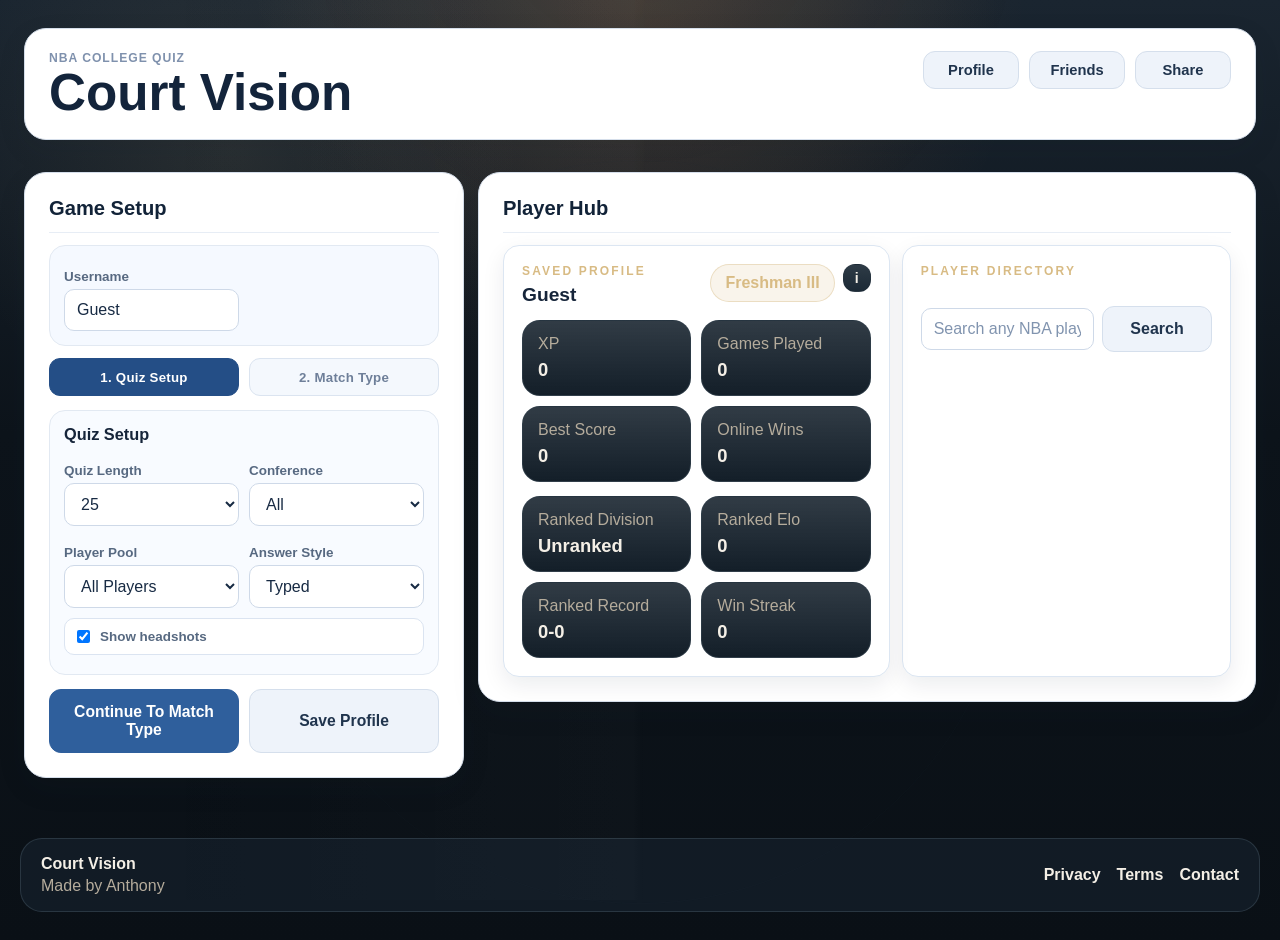
==== commit c2df6652: "Redesign home screen menu mockup" ====
--- a/quiz_web_frontend/index.html
+++ b/quiz_web_frontend/index.html
@@ -14,336 +14,288 @@
 <body data-theme="Arena Blue">
   <main class="app-shell">
     <section id="homeScreen" class="screen active">
-      <section class="hero-card home-hero game-marquee">
-        <div class="hero-shell">
-          <div class="hero-nav-row">
-            <div class="hero-brand-lockup">
-              <p class="eyebrow">NBA College Quiz</p>
-              <div class="hero-brand-title-row">
-                <h1 id="siteTitle">Court Vision</h1>
-              </div>
-            </div>
-            <div class="hero-topbar">
-              <button id="loginButton" class="topbar-button secondary-button">Profile</button>
-              <button id="friendsButton" class="topbar-button secondary-button">Friends</button>
-              <button id="shareButton" class="topbar-button secondary-button">Share</button>
-            </div>
-          </div>
-
-          <div class="hero-spotlight-grid">
-            <div class="hero-sidepanels">
-              <div id="authPanel" class="auth-panel hidden compact-auth-panel">
-                <div id="authSignedOut">
-                  <p class="eyebrow">Account</p>
-                  <div class="daily-status">Sign in to lock your profile and ranked identity.</div>
-                  <div id="googleSignInButton" class="google-signin-slot"></div>
-                  <div id="authStatus" class="online-status"></div>
-                </div>
-                <div id="authSignedIn" class="hidden">
-                  <p class="eyebrow">Signed In</p>
-                  <div class="auth-user-row">
-                    <img id="authUserPicture" class="auth-avatar" alt="Profile picture" />
-                    <div>
-                      <div id="authUserName" class="daily-status"></div>
-                      <div id="authUserEmail" class="leaderboard-meta"></div>
-                    </div>
-                  </div>
-                  <div class="hero-actions compact-actions">
-                    <button id="logoutButton" class="secondary-button">Logout</button>
-                  </div>
-                </div>
-              </div>
-              <div id="friendsPanel" class="auth-panel hidden compact-auth-panel friends-panel">
+      <div class="home-v3-shell">
+        <header class="home-v3-header">
+          <div class="home-v3-brand">
+            <p class="home-v3-kicker">NBA College Quiz</p>
+            <h1 id="siteTitle">Court Vision</h1>
+          </div>
+          <div class="home-v3-actions">
+            <button id="loginButton" class="topbar-button secondary-button">Profile</button>
+            <button id="friendsButton" class="topbar-button secondary-button">Friends</button>
+            <button id="shareButton" class="topbar-button secondary-button">Share</button>
+          </div>
+        </header>
+
+        <div class="home-v3-utility-row">
+          <div id="authPanel" class="auth-panel hidden compact-auth-panel">
+            <div id="authSignedOut">
+              <p class="eyebrow">Account</p>
+              <div class="daily-status">Sign in to lock your profile and ranked identity.</div>
+              <div id="googleSignInButton" class="google-signin-slot"></div>
+              <div id="authStatus" class="online-status"></div>
+            </div>
+            <div id="authSignedIn" class="hidden">
+              <p class="eyebrow">Signed In</p>
+              <div class="auth-user-row">
+                <img id="authUserPicture" class="auth-avatar" alt="Profile picture" />
+                <div>
+                  <div id="authUserName" class="daily-status"></div>
+                  <div id="authUserEmail" class="leaderboard-meta"></div>
+                </div>
+              </div>
+              <div class="hero-actions compact-actions">
+                <button id="logoutButton" class="secondary-button">Logout</button>
+              </div>
+            </div>
+          </div>
+          <div id="friendsPanel" class="auth-panel hidden compact-auth-panel friends-panel">
+            <div class="leaderboard-header">
+              <div>
+                <p class="eyebrow">Friends</p>
+                <div id="friendsStatus" class="daily-status">Sign in to build your friends list.</div>
+              </div>
+            </div>
+            <div id="friendsContent" class="friends-panel-content">
+              <div class="leaderboard-empty">Your friends list will appear here.</div>
+            </div>
+            <div class="hero-actions compact-actions">
+              <button id="refreshFriends" class="secondary-button">Refresh</button>
+            </div>
+          </div>
+        </div>
+
+        <div class="mobile-home-nav" aria-label="Home sections">
+          <button id="mobilePlayTab" class="mobile-home-tab is-active" type="button">Play</button>
+          <button id="mobileHubTab" class="mobile-home-tab" type="button">Hub</button>
+        </div>
+
+        <section class="home-grid home-v3-grid">
+          <article class="panel play-panel simplified-play-panel home-panel-block home-panel-play game-lobby-panel">
+            <div class="home-v3-panel-header">
+              <h2>Game Setup</h2>
+            </div>
+
+            <div class="home-v3-section home-v3-identity">
+              <div class="setup-grid two-col">
+                <div>
+                  <label for="username">Username</label>
+                  <input id="username" placeholder="Enter username" autocomplete="off" autocapitalize="off" autocorrect="off" spellcheck="false" />
+                </div>
+                <input id="theme" type="hidden" value="Arena Blue" />
+                <select id="gameMode" class="hidden" aria-hidden="true" tabindex="-1">
+                  <option value="Practice" selected>Practice</option>
+                </select>
+              </div>
+            </div>
+
+            <div id="quizSetupStep" class="setup-step active">
+              <div class="setup-stagebar">
+                <div class="setup-stage-chip is-active">1. Quiz Setup</div>
+                <div class="setup-stage-chip">2. Match Type</div>
+              </div>
+              <div class="home-v3-section">
+                <div class="section-title-row">
+                  <h3>Quiz Setup</h3>
+                </div>
+                <div class="setup-grid two-col">
+                  <div>
+                    <label for="questionCount">Quiz Length</label>
+                    <select id="questionCount">
+                      <option value="10">10</option>
+                      <option value="25" selected>25</option>
+                      <option value="50">50</option>
+                      <option value="100">100</option>
+                      <option value="all">All</option>
+                    </select>
+                  </div>
+                  <div>
+                    <label for="conferenceFilter">Conference</label>
+                    <select id="conferenceFilter">
+                      <option value="All">All</option>
+                    </select>
+                  </div>
+                  <div>
+                    <label for="playerPool">Player Pool</label>
+                    <select id="playerPool">
+                      <option value="all">All Players</option>
+                      <option value="rotation">Rotation Players</option>
+                      <option value="starter">Starters</option>
+                      <option value="bench">Bench Players</option>
+                    </select>
+                  </div>
+                  <div>
+                    <label for="answerMode">Answer Style</label>
+                    <select id="answerMode">
+                      <option value="typed">Typed</option>
+                      <option value="multiple-choice">Multiple Choice</option>
+                    </select>
+                  </div>
+                </div>
+                <label class="checkbox-row subtle-checkbox">
+                  <input type="checkbox" id="showHeadshots" checked />
+                  <span>Show headshots</span>
+                </label>
+              </div>
+              <div class="hero-actions home-primary-actions setup-next-actions">
+                <button id="continueToMatchType" type="button">Continue To Match Type</button>
+                <button id="saveProfile" type="button">Save Profile</button>
+              </div>
+            </div>
+
+            <div id="matchTypeStep" class="setup-step hidden">
+              <div class="setup-stagebar">
+                <div class="setup-stage-chip">1. Quiz Setup</div>
+                <div class="setup-stage-chip is-active">2. Match Type</div>
+              </div>
+              <div class="home-v3-section">
+                <div class="section-title-row">
+                  <h3>Match Type</h3>
+                </div>
+                <div class="mode-stack mode-stack-v3">
+                  <div class="mode-card">
+                    <label class="checkbox-row">
+                      <input type="checkbox" id="soloMode" />
+                      <span>Solo Run</span>
+                    </label>
+                    <div class="mode-card-meta-row">
+                      <div class="rank-info match-info">
+                        <button class="rank-info-trigger" type="button" aria-label="Solo Run information" title="Solo Run information">i</button>
+                        <div class="rank-info-tooltip match-info-tooltip" role="tooltip">
+                          <div class="rank-info-tooltip-title">Solo Run</div>
+                          <div class="rank-info-tooltip-subtitle">Play by yourself, build XP, and post your best score.</div>
+                        </div>
+                      </div>
+                    </div>
+                  </div>
+
+                  <div class="mode-card">
+                    <label class="checkbox-row">
+                      <input type="checkbox" id="twoPlayerMode" />
+                      <span>2-Player Local</span>
+                    </label>
+                    <div class="mode-card-meta-row">
+                      <div class="rank-info match-info">
+                        <button class="rank-info-trigger" type="button" aria-label="2-Player Local information" title="2-Player Local information">i</button>
+                        <div class="rank-info-tooltip match-info-tooltip" role="tooltip">
+                          <div class="rank-info-tooltip-title">2-Player Local</div>
+                          <div class="rank-info-tooltip-subtitle">Two players share one device and alternate through the same quiz.</div>
+                        </div>
+                      </div>
+                    </div>
+                    <div id="twoPlayerFields" class="two-player-fields hidden">
+                      <label for="playerOneName">Player 1 Name</label>
+                      <input id="playerOneName" placeholder="Player 1" autocomplete="off" autocapitalize="off" autocorrect="off" spellcheck="false" />
+                      <label for="playerTwoName">Player 2 Name</label>
+                      <input id="playerTwoName" placeholder="Player 2" autocomplete="off" autocapitalize="off" autocorrect="off" spellcheck="false" />
+                    </div>
+                  </div>
+
+                  <div class="mode-card">
+                    <label class="checkbox-row">
+                      <input type="checkbox" id="onlineMode" />
+                      <span>Private Online 1v1</span>
+                    </label>
+                    <div class="mode-card-meta-row">
+                      <div class="rank-info match-info">
+                        <button class="rank-info-trigger" type="button" aria-label="Private Online 1v1 information" title="Private Online 1v1 information">i</button>
+                        <div class="rank-info-tooltip match-info-tooltip" role="tooltip">
+                          <div class="rank-info-tooltip-title">Private Online 1v1</div>
+                          <div class="rank-info-tooltip-subtitle">Create a private room, invite one opponent, and play live online.</div>
+                        </div>
+                      </div>
+                    </div>
+                    <div id="onlineFields" class="two-player-fields hidden">
+                      <label for="onlineAction">Online Match</label>
+                      <select id="onlineAction">
+                        <option value="create">Create Match</option>
+                        <option value="join">Join Match</option>
+                      </select>
+                      <label for="onlineCode">Match Code</label>
+                      <input id="onlineCode" placeholder="Enter code to join" autocomplete="off" autocapitalize="characters" autocorrect="off" spellcheck="false" />
+                      <div id="onlineStatus" class="online-status">Create a room or join one with a match code.</div>
+                    </div>
+                  </div>
+
+                  <div class="mode-card ranked-card">
+                    <label class="checkbox-row">
+                      <input type="checkbox" id="rankedMode" />
+                      <span>True Ranked Online</span>
+                    </label>
+                    <div class="mode-card-meta-row">
+                      <div class="rank-info match-info">
+                        <button class="rank-info-trigger" type="button" aria-label="True Ranked Online information" title="True Ranked Online information">i</button>
+                        <div class="rank-info-tooltip match-info-tooltip" role="tooltip">
+                          <div class="rank-info-tooltip-title">True Ranked Online</div>
+                          <div class="rank-info-tooltip-subtitle">Enter the ranked queue and compete under the standard competitive ruleset.</div>
+                        </div>
+                      </div>
+                    </div>
+                    <div id="rankedFields" class="two-player-fields hidden">
+                      <div class="online-status">Ranked is always 25 questions, multiple choice, no hints, and a 15-second timer. Google sign-in is required.</div>
+                    </div>
+                  </div>
+
+                  <div class="mode-card cpu-mode-card">
+                    <label class="checkbox-row">
+                      <input type="checkbox" id="cpuMode" />
+                      <span>Play Vs CPU</span>
+                    </label>
+                    <div class="mode-card-meta-row">
+                      <div class="rank-info match-info">
+                        <button class="rank-info-trigger" type="button" aria-label="Play Vs CPU information" title="Play Vs CPU information">i</button>
+                        <div class="rank-info-tooltip match-info-tooltip" role="tooltip">
+                          <div class="rank-info-tooltip-title">Play Vs CPU</div>
+                          <div class="rank-info-tooltip-subtitle">Face a computer opponent locally. Easy gives the CPU a softer accuracy curve, while hard is much tougher.</div>
+                        </div>
+                      </div>
+                    </div>
+                    <div id="cpuFields" class="two-player-fields hidden">
+                      <label for="cpuDifficulty">CPU Difficulty</label>
+                      <select id="cpuDifficulty">
+                        <option value="easy">Easy</option>
+                        <option value="hard">Hard</option>
+                      </select>
+                    </div>
+                  </div>
+                </div>
+              </div>
+              <div class="hero-actions home-primary-actions setup-next-actions match-step-actions">
+                <button id="backToQuizSetup" class="step-button step-button-secondary" type="button">Back To Quiz Setup</button>
+                <button id="startQuiz" class="step-button step-button-primary" type="button">Start Game</button>
+              </div>
+            </div>
+
+            <input type="checkbox" id="dailyMode" hidden />
+          </article>
+
+          <article class="panel dashboard-panel simplified-dashboard-panel home-panel-block home-panel-hub intel-panel">
+            <div class="home-v3-panel-header">
+              <h2>Player Hub</h2>
+            </div>
+            <div class="hub-showcase-grid home-v3-hub-grid">
+              <div id="profileSummary" class="dashboard-card profile-card">Profile summary will appear here.</div>
+              <div id="directoryOutput" class="dashboard-card directory-card">
                 <div class="leaderboard-header">
                   <div>
-                    <p class="eyebrow">Friends</p>
-                    <div id="friendsStatus" class="daily-status">Sign in to build your friends list.</div>
-                  </div>
-                </div>
-                <div id="friendsContent" class="friends-panel-content">
-                  <div class="leaderboard-empty">Your friends list will appear here.</div>
-                </div>
-                <div class="hero-actions compact-actions">
-                  <button id="refreshFriends" class="secondary-button">Refresh</button>
-                </div>
-              </div>
-            </div>
-          </div>
-        </div>
-      </section>
-
-      <div class="mobile-home-nav" aria-label="Home sections">
-        <button id="mobilePlayTab" class="mobile-home-tab is-active" type="button">Play</button>
-        <button id="mobileHubTab" class="mobile-home-tab" type="button">Hub</button>
+                    <p class="eyebrow">Player Directory</p>
+                  </div>
+                  <button id="toggleDirectory" class="mobile-section-toggle secondary-button" type="button">Show</button>
+                </div>
+                <div id="directoryBody" class="mobile-section-body">
+                  <div class="directory-search-row">
+                    <input id="directorySearch" placeholder="Search any NBA player" autocomplete="off" autocapitalize="words" autocorrect="off" spellcheck="false" />
+                    <button id="directorySearchButton" class="secondary-button">Search</button>
+                  </div>
+                  <div id="directoryResults" class="directory-results">
+                    <div class="leaderboard-empty"></div>
+                  </div>
+                </div>
+              </div>
+            </div>
+          </article>
+        </section>
       </div>
-
-      <section class="home-grid">
-        <article class="panel play-panel simplified-play-panel home-panel-block home-panel-play game-lobby-panel">
-          <div class="panel-heading">
-            <div>
-              <p class="eyebrow">Play</p>
-              <h2>Start A Game</h2>
-            </div>
-          </div>
-
-          <div class="setup-section compact-section lobby-identity-card">
-            <div class="setup-grid two-col">
-              <div>
-                <label for="username">Username</label>
-                <input id="username" placeholder="Enter username" autocomplete="off" autocapitalize="off" autocorrect="off" spellcheck="false" />
-              </div>
-              <input id="theme" type="hidden" value="Arena Blue" />
-              <select id="gameMode" class="hidden" aria-hidden="true" tabindex="-1">
-                <option value="Practice" selected>Practice</option>
-              </select>
-            </div>
-          </div>
-
-          <div id="quizSetupStep" class="setup-step active">
-          <div class="setup-stagebar">
-            <div class="setup-stage-chip is-active">1. Quiz Setup</div>
-            <div class="setup-stage-chip">2. Match Type</div>
-          </div>
-          <div class="setup-section compact-section lobby-stage-card">
-            <div class="section-title-row">
-              <h3>Quiz Setup</h3>
-            </div>
-            <div class="setup-grid two-col">
-              <div>
-                <label for="questionCount">Quiz Length</label>
-                <select id="questionCount">
-                  <option value="10">10</option>
-                  <option value="25" selected>25</option>
-                  <option value="50">50</option>
-                  <option value="100">100</option>
-                  <option value="all">All</option>
-                </select>
-              </div>
-              <div>
-                <label for="conferenceFilter">Conference</label>
-                <select id="conferenceFilter">
-                  <option value="All">All</option>
-                </select>
-              </div>
-              <div>
-                <label for="playerPool">Player Pool</label>
-                <select id="playerPool">
-                  <option value="all">All Players</option>
-                  <option value="rotation">Rotation Players</option>
-                  <option value="starter">Starters</option>
-                  <option value="bench">Bench Players</option>
-                </select>
-              </div>
-              <div>
-                <label for="answerMode">Answer Style</label>
-                <select id="answerMode">
-                  <option value="typed">Typed</option>
-                  <option value="multiple-choice">Multiple Choice</option>
-                </select>
-              </div>
-            </div>
-            <label class="checkbox-row subtle-checkbox">
-              <input type="checkbox" id="showHeadshots" checked />
-              <span>Show headshots</span>
-            </label>
-          </div>
-          <div class="hero-actions home-primary-actions setup-next-actions">
-            <button id="continueToMatchType" type="button">Continue To Match Type</button>
-            <button id="saveProfile" type="button">Save Profile</button>
-          </div>
-          </div>
-
-          <div id="matchTypeStep" class="setup-step hidden">
-          <div class="setup-stagebar">
-            <div class="setup-stage-chip">1. Quiz Setup</div>
-            <div class="setup-stage-chip is-active">2. Match Type</div>
-          </div>
-          <div class="setup-section compact-section lobby-stage-card">
-            <div class="section-title-row">
-              <h3>Match Type</h3>
-            </div>
-
-            <div class="mode-stack">
-              <div class="mode-card">
-                <label class="checkbox-row">
-                  <input type="checkbox" id="soloMode" />
-                  <span>Solo Run</span>
-                </label>
-                <div class="mode-card-info">
-                  <div class="mode-card-meta-row">
-                    <div class="rank-info match-info">
-                      <button
-                        class="rank-info-trigger"
-                        type="button"
-                        aria-label="Solo Run information"
-                        title="Solo Run information"
-                      >i</button>
-                      <div class="rank-info-tooltip match-info-tooltip" role="tooltip">
-                        <div class="rank-info-tooltip-title">Solo Run</div>
-                        <div class="rank-info-tooltip-subtitle">Play by yourself, build XP, and post your best score.</div>
-                      </div>
-                    </div>
-                  </div>
-                </div>
-              </div>
-              <div class="mode-card">
-                <label class="checkbox-row">
-                  <input type="checkbox" id="twoPlayerMode" />
-                  <span>2-Player Local</span>
-                </label>
-                <div class="mode-card-info">
-                  <div class="mode-card-meta-row">
-                    <div class="rank-info match-info">
-                      <button
-                        class="rank-info-trigger"
-                        type="button"
-                        aria-label="2-Player Local information"
-                        title="2-Player Local information"
-                      >i</button>
-                      <div class="rank-info-tooltip match-info-tooltip" role="tooltip">
-                        <div class="rank-info-tooltip-title">2-Player Local</div>
-                        <div class="rank-info-tooltip-subtitle">Two players share one device and alternate through the same quiz.</div>
-                      </div>
-                    </div>
-                  </div>
-                </div>
-                <div id="twoPlayerFields" class="two-player-fields hidden">
-                  <label for="playerOneName">Player 1 Name</label>
-                  <input id="playerOneName" placeholder="Player 1" autocomplete="off" autocapitalize="off" autocorrect="off" spellcheck="false" />
-                  <label for="playerTwoName">Player 2 Name</label>
-                  <input id="playerTwoName" placeholder="Player 2" autocomplete="off" autocapitalize="off" autocorrect="off" spellcheck="false" />
-                </div>
-              </div>
-
-              <div class="mode-card">
-                <label class="checkbox-row">
-                  <input type="checkbox" id="onlineMode" />
-                  <span>Private Online 1v1</span>
-                </label>
-                <div class="mode-card-info">
-                  <div class="mode-card-meta-row">
-                    <div class="rank-info match-info">
-                      <button
-                        class="rank-info-trigger"
-                        type="button"
-                        aria-label="Private Online 1v1 information"
-                        title="Private Online 1v1 information"
-                      >i</button>
-                      <div class="rank-info-tooltip match-info-tooltip" role="tooltip">
-                        <div class="rank-info-tooltip-title">Private Online 1v1</div>
-                        <div class="rank-info-tooltip-subtitle">Create a private room, invite one opponent, and play live online.</div>
-                      </div>
-                    </div>
-                  </div>
-                </div>
-                <div id="onlineFields" class="two-player-fields hidden">
-                  <label for="onlineAction">Online Match</label>
-                  <select id="onlineAction">
-                    <option value="create">Create Match</option>
-                    <option value="join">Join Match</option>
-                  </select>
-                  <label for="onlineCode">Match Code</label>
-                  <input id="onlineCode" placeholder="Enter code to join" autocomplete="off" autocapitalize="characters" autocorrect="off" spellcheck="false" />
-                  <div id="onlineStatus" class="online-status">Create a room or join one with a match code.</div>
-                </div>
-              </div>
-
-              <div class="mode-card ranked-card">
-                <label class="checkbox-row">
-                  <input type="checkbox" id="rankedMode" />
-                  <span>True Ranked Online</span>
-                </label>
-                <div class="mode-card-info">
-                  <div class="mode-card-meta-row">
-                    <div class="rank-info match-info">
-                      <button
-                        class="rank-info-trigger"
-                        type="button"
-                        aria-label="True Ranked Online information"
-                        title="True Ranked Online information"
-                      >i</button>
-                      <div class="rank-info-tooltip match-info-tooltip" role="tooltip">
-                        <div class="rank-info-tooltip-title">True Ranked Online</div>
-                        <div class="rank-info-tooltip-subtitle">Enter the ranked queue and compete under the standard competitive ruleset.</div>
-                      </div>
-                    </div>
-                  </div>
-                </div>
-                <div id="rankedFields" class="two-player-fields hidden">
-                  <div class="online-status">Ranked is always 25 questions, multiple choice, no hints, and a 15-second timer. Google sign-in is required.</div>
-                </div>
-              </div>
-
-              <div class="mode-card cpu-mode-card">
-                <label class="checkbox-row">
-                  <input type="checkbox" id="cpuMode" />
-                  <span>Play Vs CPU</span>
-                </label>
-                <div class="mode-card-info">
-                  <div class="mode-card-meta-row">
-                    <div class="rank-info match-info">
-                      <button
-                        class="rank-info-trigger"
-                        type="button"
-                        aria-label="Play Vs CPU information"
-                        title="Play Vs CPU information"
-                      >i</button>
-                      <div class="rank-info-tooltip match-info-tooltip" role="tooltip">
-                        <div class="rank-info-tooltip-title">Play Vs CPU</div>
-                        <div class="rank-info-tooltip-subtitle">Face a computer opponent locally. Easy gives the CPU a softer accuracy curve, while hard is much tougher.</div>
-                      </div>
-                    </div>
-                  </div>
-                </div>
-                <div id="cpuFields" class="two-player-fields hidden">
-                  <label for="cpuDifficulty">CPU Difficulty</label>
-                  <select id="cpuDifficulty">
-                    <option value="easy">Easy</option>
-                    <option value="hard">Hard</option>
-                  </select>
-                </div>
-              </div>
-            </div>
-          </div>
-          <div class="hero-actions home-primary-actions setup-next-actions match-step-actions">
-            <button id="backToQuizSetup" class="step-button step-button-secondary" type="button">Back To Quiz Setup</button>
-            <button id="startQuiz" class="step-button step-button-primary" type="button">Start Game</button>
-          </div>
-          </div>
-
-          <input type="checkbox" id="dailyMode" hidden />
-
-        </article>
-
-        <article class="panel dashboard-panel simplified-dashboard-panel home-panel-block home-panel-hub intel-panel">
-          <div class="panel-heading">
-            <div>
-              <p class="eyebrow">Hub</p>
-              <h2>Profile And Directory</h2>
-            </div>
-          </div>
-          <div class="hub-showcase-grid">
-            <div id="profileSummary" class="dashboard-card profile-card">Profile summary will appear here.</div>
-            <div id="directoryOutput" class="dashboard-card directory-card">
-              <div class="leaderboard-header">
-                <div>
-                  <p class="eyebrow">Player Directory</p>
-                </div>
-                <button id="toggleDirectory" class="mobile-section-toggle secondary-button" type="button">Show</button>
-              </div>
-              <div id="directoryBody" class="mobile-section-body">
-              <div class="directory-search-row">
-                <input id="directorySearch" placeholder="Search any NBA player" autocomplete="off" autocapitalize="words" autocorrect="off" spellcheck="false" />
-                <button id="directorySearchButton" class="secondary-button">Search</button>
-              </div>
-              <div id="directoryResults" class="directory-results">
-                <div class="leaderboard-empty"></div>
-              </div>
-              </div>
-            </div>
-          </div>
-        </article>
-      </section>
     </section>
 
     <section id="quizScreen" class="screen">
--- a/quiz_web_frontend/styles.css
+++ b/quiz_web_frontend/styles.css
@@ -2581,3 +2581,392 @@
     padding: 14px;
   }
 }
+
+/* Home Mockup Refresh */
+#homeScreen {
+  color: #18283f;
+}
+
+#homeScreen .home-v3-shell {
+  display: flex;
+  flex-direction: column;
+  gap: 16px;
+}
+
+#homeScreen .home-v3-header {
+  display: flex;
+  justify-content: space-between;
+  align-items: flex-start;
+  gap: 16px;
+  padding: 22px 24px;
+  background: #ffffff;
+  border: 1px solid #d5deea;
+  border-radius: 22px;
+  box-shadow: 0 10px 30px rgba(20, 34, 54, 0.08);
+}
+
+#homeScreen .home-v3-brand {
+  display: flex;
+  flex-direction: column;
+  gap: 4px;
+}
+
+#homeScreen .home-v3-kicker {
+  margin: 0;
+  font-size: 0.76rem;
+  font-weight: 700;
+  letter-spacing: 0.08em;
+  text-transform: uppercase;
+  color: #7f91ad;
+}
+
+#homeScreen #siteTitle {
+  margin: 0;
+  max-width: none;
+  font-size: clamp(2rem, 4vw, 3.2rem);
+  color: #13243b;
+  line-height: 0.94;
+}
+
+#homeScreen .home-v3-actions {
+  display: flex;
+  gap: 10px;
+  align-items: center;
+}
+
+#homeScreen .home-v3-actions .topbar-button {
+  width: auto;
+  min-width: 96px;
+  border-radius: 12px;
+  padding: 10px 14px;
+  font-size: 0.92rem;
+}
+
+#homeScreen .home-v3-utility-row {
+  display: grid;
+  grid-template-columns: repeat(2, minmax(0, 1fr));
+  gap: 12px;
+}
+
+#homeScreen .home-v3-grid {
+  display: grid;
+  grid-template-columns: minmax(340px, 440px) minmax(0, 1fr);
+  gap: 14px;
+  align-items: start;
+}
+
+#homeScreen .hero-card,
+#homeScreen .panel {
+  background: #ffffff;
+  border: 1px solid #d5deea;
+  border-radius: 22px;
+  box-shadow: 0 10px 30px rgba(20, 34, 54, 0.08);
+  backdrop-filter: none;
+  color: #16253a;
+}
+
+#homeScreen .play-panel,
+#homeScreen .dashboard-panel {
+  gap: 12px;
+}
+
+#homeScreen .game-lobby-panel {
+  position: static;
+  top: auto;
+}
+
+#homeScreen .home-v3-panel-header {
+  display: flex;
+  align-items: center;
+  justify-content: space-between;
+  border-bottom: 1px solid #e7edf5;
+  padding-bottom: 12px;
+}
+
+#homeScreen .home-v3-panel-header h2 {
+  margin: 0;
+  font-size: 1.26rem;
+  color: #122338;
+}
+
+#homeScreen .home-v3-section {
+  padding: 14px;
+  border-radius: 16px;
+  border: 1px solid #e2e9f2;
+  background: #f8fbff;
+}
+
+#homeScreen .home-v3-identity {
+  background: #f5f9ff;
+}
+
+#homeScreen .setup-stagebar {
+  gap: 10px;
+}
+
+#homeScreen .setup-stage-chip {
+  min-height: 38px;
+  border-radius: 11px;
+  border-color: #dbe4f0;
+  background: #f4f8fd;
+  color: #6e7f99;
+  font-size: 0.83rem;
+  font-weight: 700;
+}
+
+#homeScreen .setup-stage-chip.is-active {
+  background: #244e86;
+  border-color: #244e86;
+  color: #ffffff;
+  box-shadow: none;
+}
+
+#homeScreen .setup-grid {
+  gap: 10px;
+}
+
+#homeScreen label {
+  margin: 9px 0 5px;
+  font-size: 0.84rem;
+  color: #576981;
+}
+
+#homeScreen input,
+#homeScreen select {
+  border-radius: 10px;
+  border: 1px solid #ced9e8;
+  background: #ffffff;
+  color: #172a43;
+  box-shadow: none;
+  padding: 11px 12px;
+}
+
+#homeScreen input::placeholder {
+  color: #8194af;
+}
+
+#homeScreen button {
+  border-radius: 12px;
+  border: 1px solid transparent;
+  box-shadow: none;
+  transition: background 140ms ease, color 140ms ease, border-color 140ms ease;
+}
+
+#homeScreen button:hover {
+  transform: none;
+  filter: none;
+  box-shadow: none;
+}
+
+#homeScreen .secondary-button,
+#homeScreen #saveProfile,
+#homeScreen .step-button-secondary,
+#homeScreen #directorySearchButton {
+  background: #eef3fa;
+  border-color: #d5dfec;
+  color: #20344d;
+}
+
+#homeScreen .secondary-button:hover,
+#homeScreen #saveProfile:hover,
+#homeScreen .step-button-secondary:hover,
+#homeScreen #directorySearchButton:hover {
+  background: #e6edf7;
+  border-color: #c7d3e5;
+}
+
+#homeScreen #continueToMatchType,
+#homeScreen .step-button-primary {
+  background: #2f5f9c;
+  border-color: #2f5f9c;
+  color: #ffffff;
+}
+
+#homeScreen #continueToMatchType:hover,
+#homeScreen .step-button-primary:hover {
+  background: #295386;
+  border-color: #295386;
+}
+
+#homeScreen .home-primary-actions {
+  gap: 10px;
+  margin-top: 0;
+}
+
+#homeScreen .mode-stack-v3 {
+  gap: 10px;
+}
+
+#homeScreen .mode-card {
+  min-height: 0;
+  padding: 10px 12px;
+  border-radius: 12px;
+  border-color: #dce5f1;
+  background: #ffffff;
+}
+
+#homeScreen .mode-card:hover {
+  transform: none;
+  border-color: #b7c5d9;
+}
+
+#homeScreen .mode-card:has(input:checked) {
+  background: #e8f0fb;
+  border-color: #8ca6c6;
+  box-shadow: none;
+}
+
+#homeScreen .mode-card .checkbox-row span {
+  font-size: 0.98rem;
+  font-weight: 600;
+  color: #112236;
+}
+
+#homeScreen .mode-card .checkbox-row input {
+  transform: none;
+}
+
+#homeScreen .mode-card-meta-row {
+  margin-top: 2px;
+}
+
+#homeScreen .match-info .rank-info-trigger {
+  width: 26px;
+  min-width: 26px;
+  height: 26px;
+  border-radius: 999px;
+  background: #edf4fd;
+  border: 1px solid #cfdbeb;
+  color: #27466c;
+  font-size: 0.78rem;
+  font-weight: 700;
+}
+
+#homeScreen .match-info-tooltip {
+  width: min(260px, 74vw);
+  right: -6px;
+  border: 1px solid #d5dfeb;
+  background: #ffffff;
+  color: #1c2c43;
+  box-shadow: 0 10px 28px rgba(18, 33, 52, 0.15);
+  backdrop-filter: none;
+  -webkit-backdrop-filter: none;
+}
+
+#homeScreen .match-info-tooltip .rank-info-tooltip-title {
+  color: #13253e;
+}
+
+#homeScreen .match-info-tooltip .rank-info-tooltip-subtitle {
+  color: #52617b;
+}
+
+#homeScreen .subtle-checkbox {
+  margin-top: 10px;
+  border-radius: 10px;
+  border-color: #dbe4f1;
+  background: #ffffff;
+}
+
+#homeScreen .auth-panel,
+#homeScreen .dashboard-card {
+  border-radius: 16px;
+  border-color: #dce6f2;
+  background: #ffffff;
+  box-shadow: 0 8px 22px rgba(16, 31, 49, 0.08);
+}
+
+#homeScreen .auth-panel::before,
+#homeScreen .profile-card::after,
+#homeScreen .directory-card::after {
+  display: none;
+}
+
+#homeScreen .home-v3-hub-grid {
+  gap: 12px;
+}
+
+#homeScreen .leaderboard-header {
+  margin-bottom: 10px;
+}
+
+#homeScreen .directory-search-row {
+  gap: 8px;
+}
+
+#homeScreen .mobile-home-nav {
+  display: none;
+  margin: 0;
+  padding: 4px;
+  border-radius: 12px;
+  background: #f1f5fb;
+  border: 1px solid #d5deea;
+}
+
+#homeScreen .mobile-home-tab {
+  border-radius: 9px;
+  padding: 9px 12px;
+  color: #61738f;
+  background: transparent;
+  border: 1px solid transparent;
+}
+
+#homeScreen .mobile-home-tab.is-active {
+  background: #2f5f9c;
+  color: #ffffff;
+}
+
+#homeScreen .hidden-mobile-panel {
+  display: none !important;
+}
+
+@media (max-width: 980px) {
+  #homeScreen .home-v3-grid {
+    grid-template-columns: 1fr;
+  }
+
+  #homeScreen .home-v3-utility-row {
+    grid-template-columns: 1fr;
+  }
+}
+
+@media (max-width: 760px) {
+  #homeScreen .home-v3-header {
+    flex-direction: column;
+    align-items: stretch;
+    padding: 18px 16px;
+  }
+
+  #homeScreen .home-v3-actions {
+    width: 100%;
+    display: grid;
+    grid-template-columns: repeat(3, minmax(0, 1fr));
+  }
+
+  #homeScreen .home-v3-actions .topbar-button {
+    min-width: 0;
+    width: 100%;
+    padding: 10px 6px;
+    font-size: 0.87rem;
+  }
+
+  #homeScreen .mobile-home-nav {
+    display: grid;
+    grid-template-columns: repeat(2, minmax(0, 1fr));
+    gap: 6px;
+  }
+
+  #homeScreen .panel {
+    padding: 16px;
+    border-radius: 16px;
+  }
+
+  #homeScreen .setup-grid.two-col {
+    grid-template-columns: 1fr;
+  }
+
+  #homeScreen .home-primary-actions,
+  #homeScreen .match-step-actions {
+    grid-template-columns: 1fr;
+  }
+}
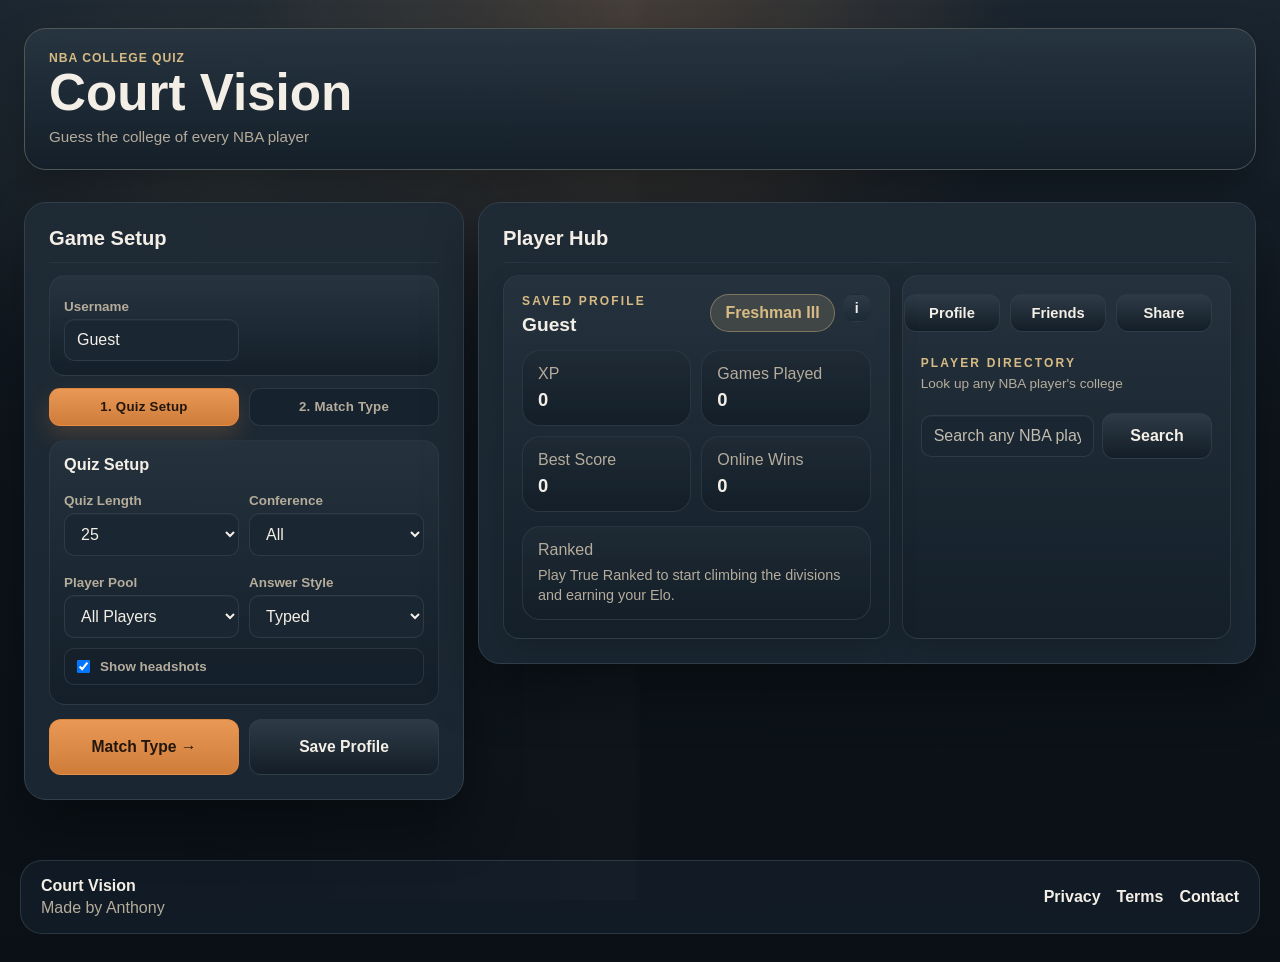
==== commit 8774d9f1: "Home page improvements: tagline, sticky setup panel, profile button label, ranked stats empty state," ====
--- a/quiz_web_frontend/index.html
+++ b/quiz_web_frontend/index.html
@@ -19,11 +19,7 @@
           <div class="home-v3-brand">
             <p class="home-v3-kicker">NBA College Quiz</p>
             <h1 id="siteTitle">Court Vision</h1>
-          </div>
-          <div class="home-v3-actions">
-            <button id="loginButton" class="topbar-button secondary-button">Profile</button>
-            <button id="friendsButton" class="topbar-button secondary-button">Friends</button>
-            <button id="shareButton" class="topbar-button secondary-button">Share</button>
+            <p class="home-v3-tagline">Guess the college of every NBA player</p>
           </div>
         </header>
 
@@ -138,7 +134,7 @@
                 </label>
               </div>
               <div class="hero-actions home-primary-actions setup-next-actions">
-                <button id="continueToMatchType" type="button">Continue To Match Type</button>
+                <button id="continueToMatchType" type="button">Match Type →</button>
                 <button id="saveProfile" type="button">Save Profile</button>
               </div>
             </div>
@@ -276,9 +272,15 @@
             <div class="hub-showcase-grid home-v3-hub-grid">
               <div id="profileSummary" class="dashboard-card profile-card">Profile summary will appear here.</div>
               <div id="directoryOutput" class="dashboard-card directory-card">
+                <div class="home-v3-actions home-v3-directory-actions">
+                  <button id="loginButton" class="topbar-button secondary-button">Profile</button>
+                  <button id="friendsButton" class="topbar-button secondary-button">Friends</button>
+                  <button id="shareButton" class="topbar-button secondary-button">Share</button>
+                </div>
                 <div class="leaderboard-header">
                   <div>
                     <p class="eyebrow">Player Directory</p>
+                    <p class="directory-subtitle">Look up any NBA player's college</p>
                   </div>
                   <button id="toggleDirectory" class="mobile-section-toggle secondary-button" type="button">Show</button>
                 </div>
--- a/quiz_web_frontend/styles.css
+++ b/quiz_web_frontend/styles.css
@@ -1147,6 +1147,20 @@
   margin-top: 6px;
 }
 
+.profile-ranked-cta {
+  padding: 14px 15px;
+  border-radius: 18px;
+  background: linear-gradient(180deg, color-mix(in srgb, var(--surface) 88%, white 4%), color-mix(in srgb, var(--surface) 92%, black 8%));
+  border: 1px solid color-mix(in srgb, var(--outline) 66%, transparent);
+}
+
+.profile-ranked-cta p {
+  margin: 6px 0 0;
+  font-size: 0.9rem;
+  color: var(--muted);
+  line-height: 1.4;
+}
+
 .achievement-section,
 .daily-header,
 .leaderboard-header {
@@ -2584,7 +2598,7 @@
 
 /* Home Mockup Refresh */
 #homeScreen {
-  color: #18283f;
+  color: var(--text);
 }
 
 #homeScreen .home-v3-shell {
@@ -2595,14 +2609,15 @@
 
 #homeScreen .home-v3-header {
   display: flex;
-  justify-content: space-between;
+  justify-content: flex-start;
   align-items: flex-start;
   gap: 16px;
   padding: 22px 24px;
-  background: #ffffff;
-  border: 1px solid #d5deea;
+  background:
+    linear-gradient(180deg, color-mix(in srgb, var(--surface-alt) 92%, white 5%) 0%, color-mix(in srgb, var(--surface) 94%, black 6%) 100%);
+  border: 1px solid color-mix(in srgb, var(--outline) 82%, var(--gold));
   border-radius: 22px;
-  box-shadow: 0 10px 30px rgba(20, 34, 54, 0.08);
+  box-shadow: 0 18px 42px rgba(0, 0, 0, 0.26);
 }
 
 #homeScreen .home-v3-brand {
@@ -2617,14 +2632,22 @@
   font-weight: 700;
   letter-spacing: 0.08em;
   text-transform: uppercase;
-  color: #7f91ad;
+  color: var(--gold);
+}
+
+#homeScreen .home-v3-tagline {
+  margin: 6px 0 0;
+  font-size: 0.95rem;
+  color: var(--muted);
+  font-weight: 500;
+  line-height: 1.3;
 }
 
 #homeScreen #siteTitle {
   margin: 0;
   max-width: none;
   font-size: clamp(2rem, 4vw, 3.2rem);
-  color: #13243b;
+  color: var(--text);
   line-height: 0.94;
 }
 
@@ -2642,6 +2665,11 @@
   font-size: 0.92rem;
 }
 
+#homeScreen .home-v3-directory-actions {
+  margin-bottom: 12px;
+  justify-content: flex-end;
+}
+
 #homeScreen .home-v3-utility-row {
   display: grid;
   grid-template-columns: repeat(2, minmax(0, 1fr));
@@ -2657,12 +2685,13 @@
 
 #homeScreen .hero-card,
 #homeScreen .panel {
-  background: #ffffff;
-  border: 1px solid #d5deea;
+  background:
+    linear-gradient(180deg, color-mix(in srgb, var(--surface) 96%, white 4%) 0%, color-mix(in srgb, var(--surface-alt) 92%, black 8%) 100%);
+  border: 1px solid var(--outline);
   border-radius: 22px;
-  box-shadow: 0 10px 30px rgba(20, 34, 54, 0.08);
-  backdrop-filter: none;
-  color: #16253a;
+  box-shadow: var(--shadow-strong);
+  backdrop-filter: blur(12px);
+  color: var(--text);
 }
 
 #homeScreen .play-panel,
@@ -2671,33 +2700,35 @@
 }
 
 #homeScreen .game-lobby-panel {
-  position: static;
-  top: auto;
+  position: sticky;
+  top: 20px;
 }
 
 #homeScreen .home-v3-panel-header {
   display: flex;
   align-items: center;
   justify-content: space-between;
-  border-bottom: 1px solid #e7edf5;
+  border-bottom: 1px solid color-mix(in srgb, var(--outline) 52%, transparent);
   padding-bottom: 12px;
 }
 
 #homeScreen .home-v3-panel-header h2 {
   margin: 0;
   font-size: 1.26rem;
-  color: #122338;
+  color: var(--text);
 }
 
 #homeScreen .home-v3-section {
   padding: 14px;
   border-radius: 16px;
-  border: 1px solid #e2e9f2;
-  background: #f8fbff;
+  border: 1px solid color-mix(in srgb, var(--outline) 68%, transparent);
+  background:
+    linear-gradient(180deg, color-mix(in srgb, var(--surface-alt) 74%, white 4%) 0%, color-mix(in srgb, var(--surface) 94%, black 6%) 100%);
 }
 
 #homeScreen .home-v3-identity {
-  background: #f5f9ff;
+  background:
+    linear-gradient(180deg, color-mix(in srgb, var(--surface-alt) 78%, white 5%) 0%, color-mix(in srgb, var(--surface) 94%, black 6%) 100%);
 }
 
 #homeScreen .setup-stagebar {
@@ -2707,18 +2738,18 @@
 #homeScreen .setup-stage-chip {
   min-height: 38px;
   border-radius: 11px;
-  border-color: #dbe4f0;
-  background: #f4f8fd;
-  color: #6e7f99;
+  border-color: color-mix(in srgb, var(--outline) 76%, transparent);
+  background: color-mix(in srgb, var(--surface) 82%, transparent);
+  color: var(--muted);
   font-size: 0.83rem;
   font-weight: 700;
 }
 
 #homeScreen .setup-stage-chip.is-active {
-  background: #244e86;
-  border-color: #244e86;
-  color: #ffffff;
-  box-shadow: none;
+  background: linear-gradient(180deg, color-mix(in srgb, var(--accent) 88%, white 12%), color-mix(in srgb, var(--accent) 90%, black 10%));
+  border-color: color-mix(in srgb, var(--accent) 64%, transparent);
+  color: #23160c;
+  box-shadow: 0 10px 22px color-mix(in srgb, var(--accent) 20%, transparent);
 }
 
 #homeScreen .setup-grid {
@@ -2728,21 +2759,21 @@
 #homeScreen label {
   margin: 9px 0 5px;
   font-size: 0.84rem;
-  color: #576981;
+  color: var(--muted);
 }
 
 #homeScreen input,
 #homeScreen select {
   border-radius: 10px;
-  border: 1px solid #ced9e8;
-  background: #ffffff;
-  color: #172a43;
-  box-shadow: none;
+  border: 1px solid color-mix(in srgb, var(--outline) 82%, transparent);
+  background: color-mix(in srgb, var(--surface-alt) 92%, black 8%);
+  color: var(--text);
+  box-shadow: inset 0 1px 0 rgba(255, 255, 255, 0.03);
   padding: 11px 12px;
 }
 
 #homeScreen input::placeholder {
-  color: #8194af;
+  color: color-mix(in srgb, var(--muted) 82%, white 18%);
 }
 
 #homeScreen button {
@@ -2762,30 +2793,30 @@
 #homeScreen #saveProfile,
 #homeScreen .step-button-secondary,
 #homeScreen #directorySearchButton {
-  background: #eef3fa;
-  border-color: #d5dfec;
-  color: #20344d;
+  background: linear-gradient(180deg, color-mix(in srgb, var(--surface-alt) 92%, white 8%), color-mix(in srgb, var(--surface) 90%, black 10%));
+  border-color: color-mix(in srgb, var(--outline) 84%, transparent);
+  color: var(--text);
 }
 
 #homeScreen .secondary-button:hover,
 #homeScreen #saveProfile:hover,
 #homeScreen .step-button-secondary:hover,
 #homeScreen #directorySearchButton:hover {
-  background: #e6edf7;
-  border-color: #c7d3e5;
+  background: linear-gradient(180deg, color-mix(in srgb, var(--surface-alt) 96%, white 8%), color-mix(in srgb, var(--surface) 88%, black 12%));
+  border-color: color-mix(in srgb, var(--gold) 32%, var(--outline));
 }
 
 #homeScreen #continueToMatchType,
 #homeScreen .step-button-primary {
-  background: #2f5f9c;
-  border-color: #2f5f9c;
-  color: #ffffff;
+  background: linear-gradient(180deg, color-mix(in srgb, var(--accent) 88%, white 12%), color-mix(in srgb, var(--accent) 90%, black 10%));
+  border-color: color-mix(in srgb, var(--accent) 64%, transparent);
+  color: #23160c;
 }
 
 #homeScreen #continueToMatchType:hover,
 #homeScreen .step-button-primary:hover {
-  background: #295386;
-  border-color: #295386;
+  background: linear-gradient(180deg, color-mix(in srgb, var(--accent) 94%, white 10%), color-mix(in srgb, var(--accent) 88%, black 12%));
+  border-color: color-mix(in srgb, var(--gold) 34%, var(--accent));
 }
 
 #homeScreen .home-primary-actions {
@@ -2801,25 +2832,26 @@
   min-height: 0;
   padding: 10px 12px;
   border-radius: 12px;
-  border-color: #dce5f1;
-  background: #ffffff;
+  border-color: color-mix(in srgb, var(--outline) 74%, transparent);
+  background: color-mix(in srgb, var(--surface) 80%, transparent);
 }
 
 #homeScreen .mode-card:hover {
   transform: none;
-  border-color: #b7c5d9;
+  border-color: color-mix(in srgb, var(--accent) 38%, var(--outline));
 }
 
 #homeScreen .mode-card:has(input:checked) {
-  background: #e8f0fb;
-  border-color: #8ca6c6;
-  box-shadow: none;
+  background:
+    linear-gradient(180deg, color-mix(in srgb, var(--surface-alt) 88%, white 4%) 0%, color-mix(in srgb, var(--surface) 86%, var(--accent) 14%) 100%);
+  border-color: color-mix(in srgb, var(--accent) 44%, var(--outline));
+  box-shadow: inset 0 0 0 1px color-mix(in srgb, var(--accent) 16%, transparent);
 }
 
 #homeScreen .mode-card .checkbox-row span {
   font-size: 0.98rem;
   font-weight: 600;
-  color: #112236;
+  color: var(--text);
 }
 
 #homeScreen .mode-card .checkbox-row input {
@@ -2835,9 +2867,9 @@
   min-width: 26px;
   height: 26px;
   border-radius: 999px;
-  background: #edf4fd;
-  border: 1px solid #cfdbeb;
-  color: #27466c;
+  background: color-mix(in srgb, var(--surface-alt) 88%, white 6%);
+  border: 1px solid color-mix(in srgb, var(--outline) 80%, transparent);
+  color: var(--text);
   font-size: 0.78rem;
   font-weight: 700;
 }
@@ -2845,35 +2877,37 @@
 #homeScreen .match-info-tooltip {
   width: min(260px, 74vw);
   right: -6px;
-  border: 1px solid #d5dfeb;
-  background: #ffffff;
-  color: #1c2c43;
-  box-shadow: 0 10px 28px rgba(18, 33, 52, 0.15);
-  backdrop-filter: none;
-  -webkit-backdrop-filter: none;
+  border: 1px solid color-mix(in srgb, var(--outline) 86%, transparent);
+  background:
+    linear-gradient(180deg, color-mix(in srgb, var(--surface-alt) 94%, white 4%) 0%, color-mix(in srgb, var(--surface) 92%, black 8%) 100%);
+  color: var(--text);
+  box-shadow: var(--shadow);
+  backdrop-filter: blur(10px);
+  -webkit-backdrop-filter: blur(10px);
 }
 
 #homeScreen .match-info-tooltip .rank-info-tooltip-title {
-  color: #13253e;
+  color: var(--text);
 }
 
 #homeScreen .match-info-tooltip .rank-info-tooltip-subtitle {
-  color: #52617b;
+  color: var(--muted);
 }
 
 #homeScreen .subtle-checkbox {
   margin-top: 10px;
   border-radius: 10px;
-  border-color: #dbe4f1;
-  background: #ffffff;
+  border-color: color-mix(in srgb, var(--outline) 72%, transparent);
+  background: color-mix(in srgb, var(--surface) 72%, transparent);
 }
 
 #homeScreen .auth-panel,
 #homeScreen .dashboard-card {
   border-radius: 16px;
-  border-color: #dce6f2;
-  background: #ffffff;
-  box-shadow: 0 8px 22px rgba(16, 31, 49, 0.08);
+  border-color: color-mix(in srgb, var(--outline) 74%, transparent);
+  background:
+    linear-gradient(180deg, color-mix(in srgb, var(--surface-alt) 88%, white 4%) 0%, color-mix(in srgb, var(--surface) 94%, black 6%) 100%);
+  box-shadow: 0 14px 30px rgba(0, 0, 0, 0.16);
 }
 
 #homeScreen .auth-panel::before,
@@ -2892,6 +2926,13 @@
 
 #homeScreen .directory-search-row {
   gap: 8px;
+}
+
+#homeScreen .directory-subtitle {
+  margin: 3px 0 0;
+  font-size: 0.85rem;
+  color: var(--muted);
+  font-weight: 500;
 }
 
 #homeScreen .mobile-home-nav {
@@ -2899,21 +2940,21 @@
   margin: 0;
   padding: 4px;
   border-radius: 12px;
-  background: #f1f5fb;
-  border: 1px solid #d5deea;
+  background: color-mix(in srgb, var(--surface) 82%, transparent);
+  border: 1px solid color-mix(in srgb, var(--outline) 78%, transparent);
 }
 
 #homeScreen .mobile-home-tab {
   border-radius: 9px;
   padding: 9px 12px;
-  color: #61738f;
+  color: var(--muted);
   background: transparent;
   border: 1px solid transparent;
 }
 
 #homeScreen .mobile-home-tab.is-active {
-  background: #2f5f9c;
-  color: #ffffff;
+  background: linear-gradient(180deg, color-mix(in srgb, var(--accent) 92%, white 8%), var(--accent));
+  color: #111;
 }
 
 #homeScreen .hidden-mobile-panel {
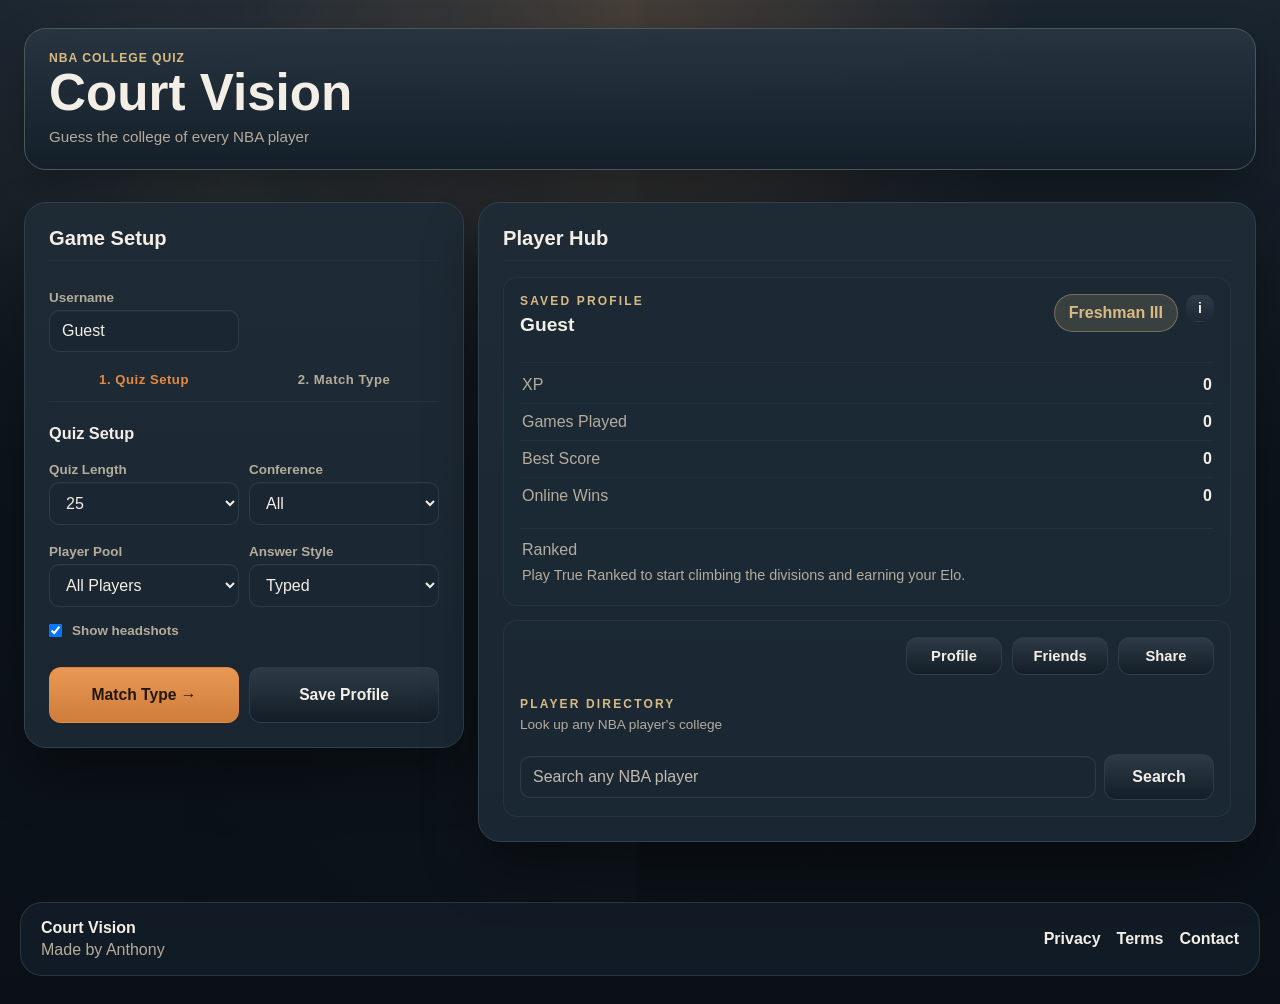
==== commit cc71e1bf: "Move profile/friends panels inline in hub, fix popup positioning" ====
--- a/quiz_web_frontend/index.html
+++ b/quiz_web_frontend/index.html
@@ -23,43 +23,7 @@
           </div>
         </header>
 
-        <div class="home-v3-utility-row">
-          <div id="authPanel" class="auth-panel hidden compact-auth-panel">
-            <div id="authSignedOut">
-              <p class="eyebrow">Account</p>
-              <div class="daily-status">Sign in to lock your profile and ranked identity.</div>
-              <div id="googleSignInButton" class="google-signin-slot"></div>
-              <div id="authStatus" class="online-status"></div>
-            </div>
-            <div id="authSignedIn" class="hidden">
-              <p class="eyebrow">Signed In</p>
-              <div class="auth-user-row">
-                <img id="authUserPicture" class="auth-avatar" alt="Profile picture" />
-                <div>
-                  <div id="authUserName" class="daily-status"></div>
-                  <div id="authUserEmail" class="leaderboard-meta"></div>
-                </div>
-              </div>
-              <div class="hero-actions compact-actions">
-                <button id="logoutButton" class="secondary-button">Logout</button>
-              </div>
-            </div>
-          </div>
-          <div id="friendsPanel" class="auth-panel hidden compact-auth-panel friends-panel">
-            <div class="leaderboard-header">
-              <div>
-                <p class="eyebrow">Friends</p>
-                <div id="friendsStatus" class="daily-status">Sign in to build your friends list.</div>
-              </div>
-            </div>
-            <div id="friendsContent" class="friends-panel-content">
-              <div class="leaderboard-empty">Your friends list will appear here.</div>
-            </div>
-            <div class="hero-actions compact-actions">
-              <button id="refreshFriends" class="secondary-button">Refresh</button>
-            </div>
-          </div>
-        </div>
+        <div class="home-v3-utility-row"></div>
 
         <div class="mobile-home-nav" aria-label="Home sections">
           <button id="mobilePlayTab" class="mobile-home-tab is-active" type="button">Play</button>
@@ -272,6 +236,41 @@
             <div class="hub-showcase-grid home-v3-hub-grid">
               <div id="profileSummary" class="dashboard-card profile-card">Profile summary will appear here.</div>
               <div id="directoryOutput" class="dashboard-card directory-card">
+                <div id="authPanel" class="auth-panel hidden compact-auth-panel hub-inline-panel">
+                  <div id="authSignedOut">
+                    <p class="eyebrow">Account</p>
+                    <div class="daily-status">Sign in to lock your profile and ranked identity.</div>
+                    <div id="googleSignInButton" class="google-signin-slot"></div>
+                    <div id="authStatus" class="online-status"></div>
+                  </div>
+                  <div id="authSignedIn" class="hidden">
+                    <p class="eyebrow">Signed In</p>
+                    <div class="auth-user-row">
+                      <img id="authUserPicture" class="auth-avatar" alt="Profile picture" />
+                      <div>
+                        <div id="authUserName" class="daily-status"></div>
+                        <div id="authUserEmail" class="leaderboard-meta"></div>
+                      </div>
+                    </div>
+                    <div class="hero-actions compact-actions">
+                      <button id="logoutButton" class="secondary-button">Logout</button>
+                    </div>
+                  </div>
+                </div>
+                <div id="friendsPanel" class="auth-panel hidden compact-auth-panel friends-panel hub-inline-panel">
+                  <div class="leaderboard-header">
+                    <div>
+                      <p class="eyebrow">Friends</p>
+                      <div id="friendsStatus" class="daily-status">Sign in to build your friends list.</div>
+                    </div>
+                  </div>
+                  <div id="friendsContent" class="friends-panel-content">
+                    <div class="leaderboard-empty">Your friends list will appear here.</div>
+                  </div>
+                  <div class="hero-actions compact-actions">
+                    <button id="refreshFriends" class="secondary-button">Refresh</button>
+                  </div>
+                </div>
                 <div class="home-v3-actions home-v3-directory-actions">
                   <button id="loginButton" class="topbar-button secondary-button">Profile</button>
                   <button id="friendsButton" class="topbar-button secondary-button">Friends</button>
--- a/quiz_web_frontend/styles.css
+++ b/quiz_web_frontend/styles.css
@@ -3011,3 +3011,137 @@
     grid-template-columns: 1fr;
   }
 }
+
+/* =============================================
+   Simplified Home Layout
+   ============================================= */
+
+/* Flatten inner quiz-setup section boxes */
+#homeScreen .home-v3-section {
+  background: none;
+  border: none;
+  padding: 4px 0;
+  border-radius: 0;
+}
+
+/* Stage bar: subtle text tabs */
+#homeScreen .setup-stagebar {
+  border-bottom: 1px solid color-mix(in srgb, var(--outline) 50%, transparent);
+  padding-bottom: 10px;
+  margin-bottom: 4px;
+}
+
+#homeScreen .setup-stage-chip {
+  background: none;
+  border: none;
+  border-radius: 0;
+  color: var(--muted);
+  font-size: 0.82rem;
+  font-weight: 700;
+  min-height: auto;
+  padding: 4px 0;
+  letter-spacing: 0.04em;
+  box-shadow: none;
+}
+
+#homeScreen .setup-stage-chip.is-active {
+  background: none;
+  border: none;
+  color: var(--accent);
+  box-shadow: none;
+}
+
+/* Panel header: lighter divider */
+#homeScreen .home-v3-panel-header {
+  border-bottom-color: color-mix(in srgb, var(--outline) 38%, transparent);
+  padding-bottom: 10px;
+  margin-bottom: 4px;
+}
+
+/* Show headshots checkbox: flat */
+#homeScreen .subtle-checkbox {
+  background: none;
+  border: none;
+  padding: 6px 0;
+}
+
+/* Hub: single column */
+#homeScreen .home-v3-hub-grid {
+  grid-template-columns: 1fr;
+  gap: 14px;
+}
+
+/* Profile + directory: subtle contained cards */
+#homeScreen .dashboard-card {
+  background: color-mix(in srgb, var(--surface-alt) 70%, transparent);
+  border: 1px solid color-mix(in srgb, var(--outline) 50%, transparent);
+  border-radius: 14px;
+  box-shadow: none;
+  padding: 16px;
+}
+
+/* Profile stats: clean label/value rows */
+#homeScreen .profile-stat-grid {
+  grid-template-columns: 1fr;
+  gap: 0;
+  border-top: 1px solid color-mix(in srgb, var(--outline) 36%, transparent);
+  margin-top: 10px;
+  padding-top: 4px;
+}
+
+#homeScreen .profile-stat {
+  background: none;
+  border: none;
+  border-bottom: 1px solid color-mix(in srgb, var(--outline) 28%, transparent);
+  border-radius: 0;
+  padding: 9px 2px;
+  display: flex;
+  flex-direction: row;
+  justify-content: space-between;
+  align-items: center;
+}
+
+#homeScreen .profile-stat:last-child {
+  border-bottom: none;
+}
+
+#homeScreen .profile-stat strong {
+  font-size: 1rem;
+  margin-top: 0;
+}
+
+#homeScreen .profile-hero {
+  margin-bottom: 2px;
+}
+
+/* Ranked CTA: flat inside card */
+#homeScreen .profile-ranked-cta {
+  background: none;
+  border: none;
+  border-top: 1px solid color-mix(in srgb, var(--outline) 36%, transparent);
+  border-radius: 0;
+  padding: 12px 2px 4px;
+}
+
+/* Action buttons row: tighter */
+#homeScreen .home-v3-directory-actions {
+  margin-bottom: 10px;
+}
+
+/* Mode cards in match type: slightly less heavy */
+#homeScreen .mode-card {
+  background: color-mix(in srgb, var(--surface) 60%, transparent);
+  border-color: color-mix(in srgb, var(--outline) 55%, transparent);
+}
+
+/* Auth/friends panels inline inside the hub card */
+#homeScreen .hub-inline-panel {
+  background: none;
+  border: none;
+  box-shadow: none;
+  border-radius: 0;
+  padding: 0 0 12px;
+  margin: 0;
+  border-bottom: 1px solid color-mix(in srgb, var(--outline) 36%, transparent);
+  margin-bottom: 12px;
+}
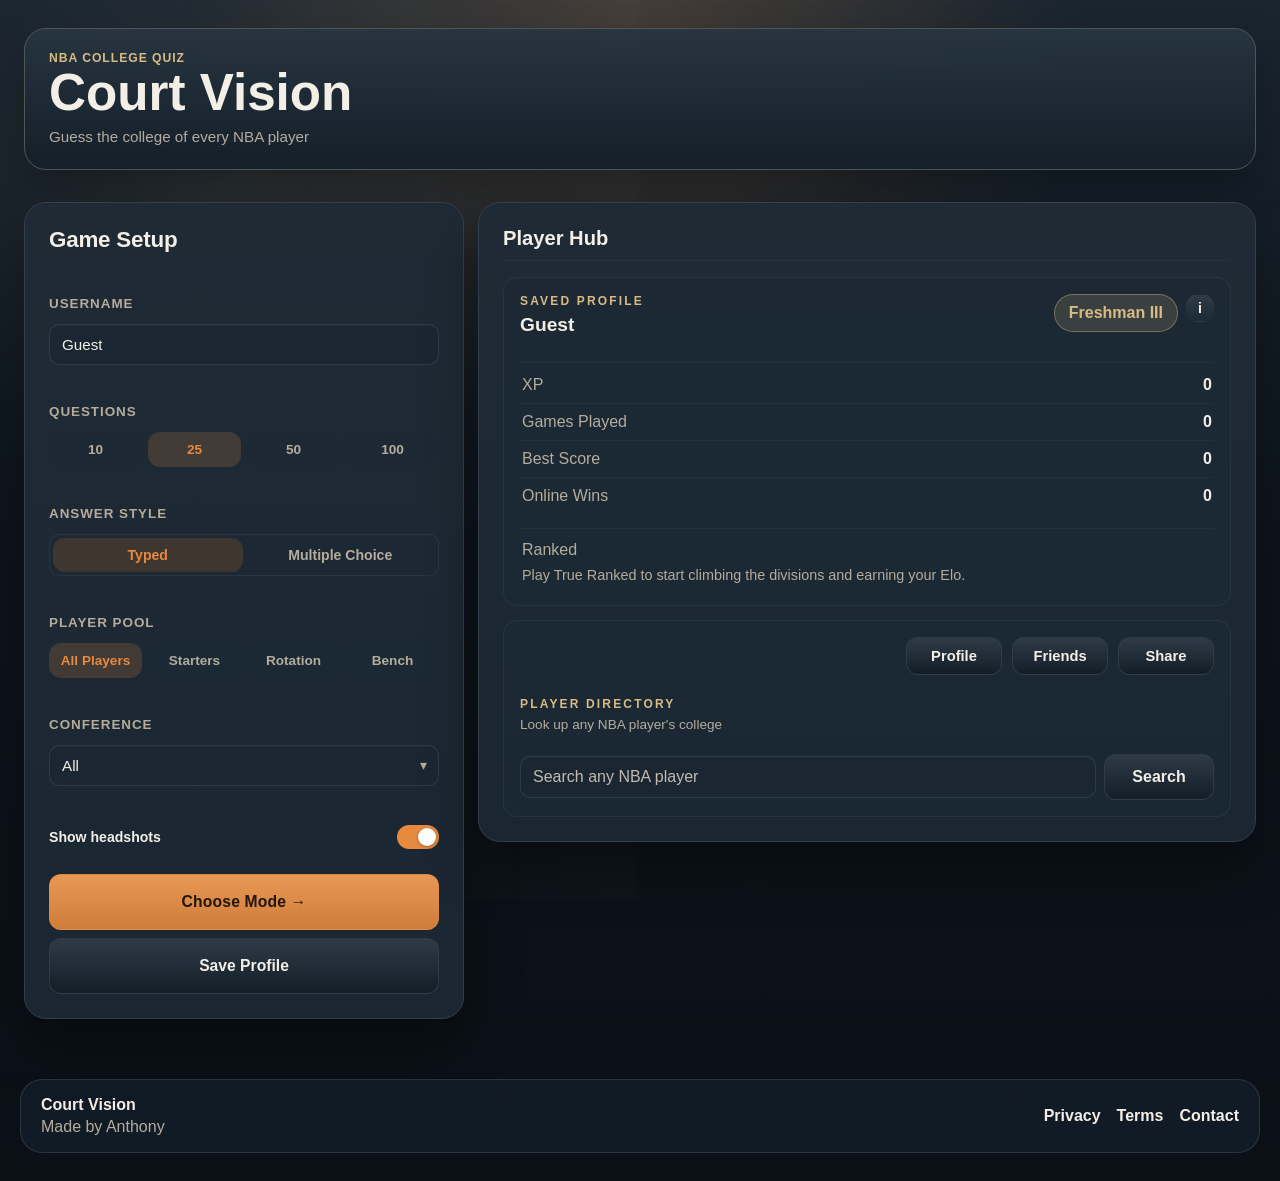
==== commit 8bbae66d: "Redesign Game Setup: pill selectors, segmented control, toggle switch, mode cards" ====
--- a/quiz_web_frontend/index.html
+++ b/quiz_web_frontend/index.html
@@ -32,201 +32,223 @@
 
         <section class="home-grid home-v3-grid">
           <article class="panel play-panel simplified-play-panel home-panel-block home-panel-play game-lobby-panel">
-            <div class="home-v3-panel-header">
-              <h2>Game Setup</h2>
-            </div>
-
-            <div class="home-v3-section home-v3-identity">
-              <div class="setup-grid two-col">
-                <div>
-                  <label for="username">Username</label>
-                  <input id="username" placeholder="Enter username" autocomplete="off" autocapitalize="off" autocorrect="off" spellcheck="false" />
-                </div>
-                <input id="theme" type="hidden" value="Arena Blue" />
-                <select id="gameMode" class="hidden" aria-hidden="true" tabindex="-1">
-                  <option value="Practice" selected>Practice</option>
+
+            <!-- STEP 1: Quiz Setup -->
+            <div id="quizSetupStep" class="setup-step active">
+              <h2 class="setup-panel-title">Game Setup</h2>
+
+              <!-- Username -->
+              <div class="setup-field">
+                <label class="setup-label" for="username">Username</label>
+                <input id="username" class="setup-input" placeholder="Enter username" autocomplete="off" autocapitalize="off" autocorrect="off" spellcheck="false" />
+              </div>
+
+              <!-- Questions pills -->
+              <div class="setup-field">
+                <label class="setup-label">Questions</label>
+                <div class="pill-group" id="questionCountPills">
+                  <button type="button" class="pill-btn" data-value="10">10</button>
+                  <button type="button" class="pill-btn pill-btn-active" data-value="25">25</button>
+                  <button type="button" class="pill-btn" data-value="50">50</button>
+                  <button type="button" class="pill-btn" data-value="100">100</button>
+                </div>
+                <select id="questionCount" class="setup-hidden-select">
+                  <option value="10">10</option>
+                  <option value="25" selected>25</option>
+                  <option value="50">50</option>
+                  <option value="100">100</option>
                 </select>
               </div>
-            </div>
-
-            <div id="quizSetupStep" class="setup-step active">
-              <div class="setup-stagebar">
-                <div class="setup-stage-chip is-active">1. Quiz Setup</div>
-                <div class="setup-stage-chip">2. Match Type</div>
-              </div>
-              <div class="home-v3-section">
-                <div class="section-title-row">
-                  <h3>Quiz Setup</h3>
-                </div>
-                <div class="setup-grid two-col">
-                  <div>
-                    <label for="questionCount">Quiz Length</label>
-                    <select id="questionCount">
-                      <option value="10">10</option>
-                      <option value="25" selected>25</option>
-                      <option value="50">50</option>
-                      <option value="100">100</option>
-                      <option value="all">All</option>
+
+              <!-- Answer Style toggle -->
+              <div class="setup-field">
+                <label class="setup-label">Answer Style</label>
+                <div class="segmented-control" id="answerModePills">
+                  <button type="button" class="seg-btn seg-btn-active" data-value="typed">Typed</button>
+                  <button type="button" class="seg-btn" data-value="multiple-choice">Multiple Choice</button>
+                </div>
+                <select id="answerMode" class="setup-hidden-select">
+                  <option value="typed">Typed</option>
+                  <option value="multiple-choice">Multiple Choice</option>
+                </select>
+              </div>
+
+              <!-- Player Pool pills -->
+              <div class="setup-field">
+                <label class="setup-label">Player Pool</label>
+                <div class="pill-group pill-group-wrap" id="playerPoolPills">
+                  <button type="button" class="pill-btn pill-btn-active" data-value="all">All Players</button>
+                  <button type="button" class="pill-btn" data-value="starter">Starters</button>
+                  <button type="button" class="pill-btn" data-value="rotation">Rotation</button>
+                  <button type="button" class="pill-btn" data-value="bench">Bench</button>
+                </div>
+                <select id="playerPool" class="setup-hidden-select">
+                  <option value="all">All Players</option>
+                  <option value="rotation">Rotation Players</option>
+                  <option value="starter">Starters</option>
+                  <option value="bench">Bench Players</option>
+                </select>
+              </div>
+
+              <!-- Conference -->
+              <div class="setup-field">
+                <label class="setup-label" for="conferenceFilter">Conference</label>
+                <div class="setup-select-wrap">
+                  <select id="conferenceFilter" class="setup-select">
+                    <option value="All">All</option>
+                  </select>
+                </div>
+              </div>
+
+              <!-- Show headshots toggle -->
+              <label class="setup-toggle-row">
+                <span class="setup-toggle-label">Show headshots</span>
+                <span class="setup-toggle-track">
+                  <input type="checkbox" id="showHeadshots" checked class="setup-toggle-input" />
+                  <span class="setup-toggle-thumb"></span>
+                </span>
+              </label>
+
+              <!-- Hidden fields carried over -->
+              <input id="theme" type="hidden" value="Arena Blue" />
+              <select id="gameMode" class="setup-hidden-select" aria-hidden="true" tabindex="-1">
+                <option value="Practice" selected>Practice</option>
+              </select>
+
+              <!-- Actions -->
+              <div class="setup-actions">
+                <button id="continueToMatchType" type="button" class="setup-cta-btn">Choose Mode →</button>
+                <button id="saveProfile" type="button" class="setup-ghost-btn">Save Profile</button>
+              </div>
+            </div>
+
+            <!-- STEP 2: Match Type -->
+            <div id="matchTypeStep" class="setup-step hidden">
+              <h2 class="setup-panel-title">Pick a Mode</h2>
+
+              <div class="mode-list">
+
+                <label class="mode-row">
+                  <input type="checkbox" id="soloMode" class="mode-row-input" />
+                  <div class="mode-row-body">
+                    <span class="mode-row-icon">🏀</span>
+                    <div class="mode-row-text">
+                      <span class="mode-row-name">Solo Run</span>
+                      <span class="mode-row-desc">Play solo and build your XP</span>
+                    </div>
+                    <div class="rank-info match-info">
+                      <button class="rank-info-trigger mode-info-btn" type="button" aria-label="Solo Run information" title="Solo Run information">i</button>
+                      <div class="rank-info-tooltip match-info-tooltip" role="tooltip">
+                        <div class="rank-info-tooltip-title">Solo Run</div>
+                        <div class="rank-info-tooltip-subtitle">Play by yourself, build XP, and post your best score.</div>
+                      </div>
+                    </div>
+                  </div>
+                </label>
+
+                <label class="mode-row">
+                  <input type="checkbox" id="twoPlayerMode" class="mode-row-input" />
+                  <div class="mode-row-body">
+                    <span class="mode-row-icon">👥</span>
+                    <div class="mode-row-text">
+                      <span class="mode-row-name">2-Player Local</span>
+                      <span class="mode-row-desc">Share one device, take turns</span>
+                    </div>
+                    <div class="rank-info match-info">
+                      <button class="rank-info-trigger mode-info-btn" type="button" aria-label="2-Player Local information" title="2-Player Local information">i</button>
+                      <div class="rank-info-tooltip match-info-tooltip" role="tooltip">
+                        <div class="rank-info-tooltip-title">2-Player Local</div>
+                        <div class="rank-info-tooltip-subtitle">Two players share one device and alternate through the same quiz.</div>
+                      </div>
+                    </div>
+                  </div>
+                  <div id="twoPlayerFields" class="mode-extra-fields hidden">
+                    <input id="playerOneName" placeholder="Player 1 name" autocomplete="off" autocapitalize="off" autocorrect="off" spellcheck="false" />
+                    <input id="playerTwoName" placeholder="Player 2 name" autocomplete="off" autocapitalize="off" autocorrect="off" spellcheck="false" />
+                  </div>
+                </label>
+
+                <label class="mode-row">
+                  <input type="checkbox" id="onlineMode" class="mode-row-input" />
+                  <div class="mode-row-body">
+                    <span class="mode-row-icon">🌐</span>
+                    <div class="mode-row-text">
+                      <span class="mode-row-name">Private Online 1v1</span>
+                      <span class="mode-row-desc">Invite a friend to play live</span>
+                    </div>
+                    <div class="rank-info match-info">
+                      <button class="rank-info-trigger mode-info-btn" type="button" aria-label="Private Online 1v1 information" title="Private Online 1v1 information">i</button>
+                      <div class="rank-info-tooltip match-info-tooltip" role="tooltip">
+                        <div class="rank-info-tooltip-title">Private Online 1v1</div>
+                        <div class="rank-info-tooltip-subtitle">Create a private room, invite one opponent, and play live online.</div>
+                      </div>
+                    </div>
+                  </div>
+                  <div id="onlineFields" class="mode-extra-fields hidden">
+                    <select id="onlineAction">
+                      <option value="create">Create Match</option>
+                      <option value="join">Join Match</option>
                     </select>
-                  </div>
-                  <div>
-                    <label for="conferenceFilter">Conference</label>
-                    <select id="conferenceFilter">
-                      <option value="All">All</option>
+                    <input id="onlineCode" placeholder="Enter code to join" autocomplete="off" autocapitalize="characters" autocorrect="off" spellcheck="false" />
+                    <div id="onlineStatus" class="online-status">Create a room or join one with a match code.</div>
+                  </div>
+                </label>
+
+                <label class="mode-row mode-row-ranked">
+                  <input type="checkbox" id="rankedMode" class="mode-row-input" />
+                  <div class="mode-row-body">
+                    <span class="mode-row-icon">🏆</span>
+                    <div class="mode-row-text">
+                      <span class="mode-row-name">True Ranked Online</span>
+                      <span class="mode-row-desc">Competitive ladder — earn Elo</span>
+                    </div>
+                    <div class="rank-info match-info">
+                      <button class="rank-info-trigger mode-info-btn" type="button" aria-label="True Ranked Online information" title="True Ranked Online information">i</button>
+                      <div class="rank-info-tooltip match-info-tooltip" role="tooltip">
+                        <div class="rank-info-tooltip-title">True Ranked Online</div>
+                        <div class="rank-info-tooltip-subtitle">Enter the ranked queue and compete under the standard competitive ruleset.</div>
+                      </div>
+                    </div>
+                  </div>
+                  <div id="rankedFields" class="mode-extra-fields hidden">
+                    <div class="online-status">Ranked is always 25 questions, multiple choice, no hints, and a 15-second timer. Google sign-in is required.</div>
+                  </div>
+                </label>
+
+                <label class="mode-row">
+                  <input type="checkbox" id="cpuMode" class="mode-row-input" />
+                  <div class="mode-row-body">
+                    <span class="mode-row-icon">🤖</span>
+                    <div class="mode-row-text">
+                      <span class="mode-row-name">Play vs CPU</span>
+                      <span class="mode-row-desc">Challenge a computer opponent</span>
+                    </div>
+                    <div class="rank-info match-info">
+                      <button class="rank-info-trigger mode-info-btn" type="button" aria-label="Play Vs CPU information" title="Play Vs CPU information">i</button>
+                      <div class="rank-info-tooltip match-info-tooltip" role="tooltip">
+                        <div class="rank-info-tooltip-title">Play Vs CPU</div>
+                        <div class="rank-info-tooltip-subtitle">Face a computer opponent locally. Easy gives the CPU a softer accuracy curve, while hard is much tougher.</div>
+                      </div>
+                    </div>
+                  </div>
+                  <div id="cpuFields" class="mode-extra-fields hidden">
+                    <select id="cpuDifficulty">
+                      <option value="easy">Easy</option>
+                      <option value="hard">Hard</option>
                     </select>
                   </div>
-                  <div>
-                    <label for="playerPool">Player Pool</label>
-                    <select id="playerPool">
-                      <option value="all">All Players</option>
-                      <option value="rotation">Rotation Players</option>
-                      <option value="starter">Starters</option>
-                      <option value="bench">Bench Players</option>
-                    </select>
-                  </div>
-                  <div>
-                    <label for="answerMode">Answer Style</label>
-                    <select id="answerMode">
-                      <option value="typed">Typed</option>
-                      <option value="multiple-choice">Multiple Choice</option>
-                    </select>
-                  </div>
-                </div>
-                <label class="checkbox-row subtle-checkbox">
-                  <input type="checkbox" id="showHeadshots" checked />
-                  <span>Show headshots</span>
                 </label>
-              </div>
-              <div class="hero-actions home-primary-actions setup-next-actions">
-                <button id="continueToMatchType" type="button">Match Type →</button>
-                <button id="saveProfile" type="button">Save Profile</button>
-              </div>
-            </div>
-
-            <div id="matchTypeStep" class="setup-step hidden">
-              <div class="setup-stagebar">
-                <div class="setup-stage-chip">1. Quiz Setup</div>
-                <div class="setup-stage-chip is-active">2. Match Type</div>
-              </div>
-              <div class="home-v3-section">
-                <div class="section-title-row">
-                  <h3>Match Type</h3>
-                </div>
-                <div class="mode-stack mode-stack-v3">
-                  <div class="mode-card">
-                    <label class="checkbox-row">
-                      <input type="checkbox" id="soloMode" />
-                      <span>Solo Run</span>
-                    </label>
-                    <div class="mode-card-meta-row">
-                      <div class="rank-info match-info">
-                        <button class="rank-info-trigger" type="button" aria-label="Solo Run information" title="Solo Run information">i</button>
-                        <div class="rank-info-tooltip match-info-tooltip" role="tooltip">
-                          <div class="rank-info-tooltip-title">Solo Run</div>
-                          <div class="rank-info-tooltip-subtitle">Play by yourself, build XP, and post your best score.</div>
-                        </div>
-                      </div>
-                    </div>
-                  </div>
-
-                  <div class="mode-card">
-                    <label class="checkbox-row">
-                      <input type="checkbox" id="twoPlayerMode" />
-                      <span>2-Player Local</span>
-                    </label>
-                    <div class="mode-card-meta-row">
-                      <div class="rank-info match-info">
-                        <button class="rank-info-trigger" type="button" aria-label="2-Player Local information" title="2-Player Local information">i</button>
-                        <div class="rank-info-tooltip match-info-tooltip" role="tooltip">
-                          <div class="rank-info-tooltip-title">2-Player Local</div>
-                          <div class="rank-info-tooltip-subtitle">Two players share one device and alternate through the same quiz.</div>
-                        </div>
-                      </div>
-                    </div>
-                    <div id="twoPlayerFields" class="two-player-fields hidden">
-                      <label for="playerOneName">Player 1 Name</label>
-                      <input id="playerOneName" placeholder="Player 1" autocomplete="off" autocapitalize="off" autocorrect="off" spellcheck="false" />
-                      <label for="playerTwoName">Player 2 Name</label>
-                      <input id="playerTwoName" placeholder="Player 2" autocomplete="off" autocapitalize="off" autocorrect="off" spellcheck="false" />
-                    </div>
-                  </div>
-
-                  <div class="mode-card">
-                    <label class="checkbox-row">
-                      <input type="checkbox" id="onlineMode" />
-                      <span>Private Online 1v1</span>
-                    </label>
-                    <div class="mode-card-meta-row">
-                      <div class="rank-info match-info">
-                        <button class="rank-info-trigger" type="button" aria-label="Private Online 1v1 information" title="Private Online 1v1 information">i</button>
-                        <div class="rank-info-tooltip match-info-tooltip" role="tooltip">
-                          <div class="rank-info-tooltip-title">Private Online 1v1</div>
-                          <div class="rank-info-tooltip-subtitle">Create a private room, invite one opponent, and play live online.</div>
-                        </div>
-                      </div>
-                    </div>
-                    <div id="onlineFields" class="two-player-fields hidden">
-                      <label for="onlineAction">Online Match</label>
-                      <select id="onlineAction">
-                        <option value="create">Create Match</option>
-                        <option value="join">Join Match</option>
-                      </select>
-                      <label for="onlineCode">Match Code</label>
-                      <input id="onlineCode" placeholder="Enter code to join" autocomplete="off" autocapitalize="characters" autocorrect="off" spellcheck="false" />
-                      <div id="onlineStatus" class="online-status">Create a room or join one with a match code.</div>
-                    </div>
-                  </div>
-
-                  <div class="mode-card ranked-card">
-                    <label class="checkbox-row">
-                      <input type="checkbox" id="rankedMode" />
-                      <span>True Ranked Online</span>
-                    </label>
-                    <div class="mode-card-meta-row">
-                      <div class="rank-info match-info">
-                        <button class="rank-info-trigger" type="button" aria-label="True Ranked Online information" title="True Ranked Online information">i</button>
-                        <div class="rank-info-tooltip match-info-tooltip" role="tooltip">
-                          <div class="rank-info-tooltip-title">True Ranked Online</div>
-                          <div class="rank-info-tooltip-subtitle">Enter the ranked queue and compete under the standard competitive ruleset.</div>
-                        </div>
-                      </div>
-                    </div>
-                    <div id="rankedFields" class="two-player-fields hidden">
-                      <div class="online-status">Ranked is always 25 questions, multiple choice, no hints, and a 15-second timer. Google sign-in is required.</div>
-                    </div>
-                  </div>
-
-                  <div class="mode-card cpu-mode-card">
-                    <label class="checkbox-row">
-                      <input type="checkbox" id="cpuMode" />
-                      <span>Play Vs CPU</span>
-                    </label>
-                    <div class="mode-card-meta-row">
-                      <div class="rank-info match-info">
-                        <button class="rank-info-trigger" type="button" aria-label="Play Vs CPU information" title="Play Vs CPU information">i</button>
-                        <div class="rank-info-tooltip match-info-tooltip" role="tooltip">
-                          <div class="rank-info-tooltip-title">Play Vs CPU</div>
-                          <div class="rank-info-tooltip-subtitle">Face a computer opponent locally. Easy gives the CPU a softer accuracy curve, while hard is much tougher.</div>
-                        </div>
-                      </div>
-                    </div>
-                    <div id="cpuFields" class="two-player-fields hidden">
-                      <label for="cpuDifficulty">CPU Difficulty</label>
-                      <select id="cpuDifficulty">
-                        <option value="easy">Easy</option>
-                        <option value="hard">Hard</option>
-                      </select>
-                    </div>
-                  </div>
-                </div>
-              </div>
-              <div class="hero-actions home-primary-actions setup-next-actions match-step-actions">
-                <button id="backToQuizSetup" class="step-button step-button-secondary" type="button">Back To Quiz Setup</button>
-                <button id="startQuiz" class="step-button step-button-primary" type="button">Start Game</button>
-              </div>
-            </div>
-
-            <input type="checkbox" id="dailyMode" hidden />
+
+              </div>
+
+              <div class="setup-actions setup-actions-split">
+                <button id="backToQuizSetup" type="button" class="setup-ghost-btn">← Back</button>
+                <button id="startQuiz" type="button" class="setup-cta-btn">Start Game →</button>
+              </div>
+
+              <input type="checkbox" id="dailyMode" hidden />
+            </div>
+
           </article>
 
           <article class="panel dashboard-panel simplified-dashboard-panel home-panel-block home-panel-hub intel-panel">
--- a/quiz_web_frontend/styles.css
+++ b/quiz_web_frontend/styles.css
@@ -467,10 +467,59 @@
   border-radius: 999px;
   background: color-mix(in srgb, var(--surface-alt) 72%, transparent);
   border: 1px solid color-mix(in srgb, var(--outline) 80%, transparent);
-  color: var(--text);
+  color: var(--muted);
   font-size: 0.84rem;
   font-weight: 700;
-}
+  pointer-events: none;
+  cursor: default;
+}
+
+/* Results recap rows */
+.recap-row {
+  display: flex;
+  justify-content: space-between;
+  align-items: center;
+  padding: 8px 2px;
+  border-bottom: 1px solid color-mix(in srgb, var(--outline) 30%, transparent);
+}
+.recap-row:last-of-type { border-bottom: none; }
+.recap-label { color: var(--muted); font-size: 0.9rem; }
+.recap-xp { color: var(--accent); font-size: 1.05rem; }
+.recap-val { font-size: 0.95rem; }
+.recap-note { font-size: 0.8rem; color: var(--muted); font-weight: 400; }
+.recap-section-label {
+  font-size: 0.75rem;
+  font-weight: 700;
+  letter-spacing: 0.07em;
+  text-transform: uppercase;
+  color: var(--muted);
+  margin: 12px 0 4px;
+}
+.recap-promotion {
+  padding: 8px 10px;
+  background: color-mix(in srgb, var(--gold) 12%, transparent);
+  border: 1px solid color-mix(in srgb, var(--gold) 30%, transparent);
+  border-radius: 8px;
+  color: var(--gold);
+  font-weight: 700;
+  font-size: 0.9rem;
+  margin: 6px 0;
+}
+.recap-empty {
+  color: var(--muted);
+  font-size: 0.9rem;
+  padding: 6px 2px;
+}
+.recap-missed-row {
+  display: flex;
+  justify-content: space-between;
+  align-items: center;
+  padding: 7px 2px;
+  border-bottom: 1px solid color-mix(in srgb, var(--outline) 25%, transparent);
+}
+.recap-missed-row:last-of-type { border-bottom: none; }
+.recap-player { color: var(--text); font-size: 0.9rem; }
+.recap-college { color: var(--accent); font-size: 0.9rem; font-weight: 600; }
 
 .large-copy {
   font-size: 1.1rem;
@@ -891,11 +940,10 @@
 .scroll-box {
   min-height: 180px;
   overflow: auto;
-  white-space: pre-wrap;
   background: var(--surface-alt);
   border-radius: 18px;
   border: 1px solid var(--outline);
-  padding: 14px;
+  padding: 14px 16px;
 }
 
 .compact-box {
@@ -3145,3 +3193,339 @@
   border-bottom: 1px solid color-mix(in srgb, var(--outline) 36%, transparent);
   margin-bottom: 12px;
 }
+
+/* =============================================
+   Game Setup Redesign
+   ============================================= */
+
+.setup-panel-title {
+  font-size: 1.4rem;
+  font-weight: 800;
+  color: var(--text);
+  margin: 0 0 20px;
+  letter-spacing: -0.01em;
+}
+
+.setup-hidden-select {
+  display: none !important;
+}
+
+/* Field rows */
+.setup-field {
+  display: flex;
+  flex-direction: column;
+  gap: 8px;
+  margin-bottom: 16px;
+}
+
+.setup-label {
+  font-size: 0.78rem;
+  font-weight: 700;
+  text-transform: uppercase;
+  letter-spacing: 0.07em;
+  color: var(--muted);
+}
+
+.setup-input {
+  width: 100%;
+  padding: 11px 14px;
+  border-radius: 10px;
+  background: color-mix(in srgb, var(--surface-alt) 80%, transparent);
+  border: 1px solid color-mix(in srgb, var(--outline) 70%, transparent);
+  color: var(--text);
+  font-size: 0.95rem;
+  font-family: inherit;
+  transition: border-color 0.15s;
+}
+.setup-input:focus {
+  outline: none;
+  border-color: var(--accent);
+}
+
+/* Pill groups */
+.pill-group {
+  display: flex;
+  gap: 6px;
+}
+.pill-group-wrap {
+  flex-wrap: wrap;
+}
+
+.pill-btn {
+  flex: 1;
+  padding: 9px 10px;
+  border-radius: 8px;
+  background: color-mix(in srgb, var(--surface-alt) 60%, transparent);
+  border: 1px solid color-mix(in srgb, var(--outline) 60%, transparent);
+  color: var(--muted);
+  font-size: 0.85rem;
+  font-weight: 600;
+  cursor: pointer;
+  transition: all 0.13s;
+  font-family: inherit;
+  white-space: nowrap;
+}
+.pill-btn:hover {
+  border-color: color-mix(in srgb, var(--accent) 50%, transparent);
+  color: var(--text);
+}
+.pill-btn-active {
+  background: color-mix(in srgb, var(--accent) 18%, transparent);
+  border-color: color-mix(in srgb, var(--accent) 60%, transparent);
+  color: var(--accent);
+}
+
+/* Segmented control (Answer Style) */
+.segmented-control {
+  display: flex;
+  background: color-mix(in srgb, var(--surface-alt) 50%, transparent);
+  border: 1px solid color-mix(in srgb, var(--outline) 60%, transparent);
+  border-radius: 10px;
+  padding: 3px;
+  gap: 3px;
+}
+.seg-btn {
+  flex: 1;
+  padding: 8px 12px;
+  border-radius: 7px;
+  border: none;
+  background: transparent;
+  color: var(--muted);
+  font-size: 0.88rem;
+  font-weight: 600;
+  cursor: pointer;
+  transition: all 0.13s;
+  font-family: inherit;
+}
+.seg-btn:hover { color: var(--text); }
+.seg-btn-active {
+  background: color-mix(in srgb, var(--accent) 20%, var(--surface));
+  color: var(--accent);
+  box-shadow: 0 1px 4px rgba(0,0,0,0.18);
+}
+
+/* Conference select */
+.setup-select-wrap {
+  position: relative;
+}
+.setup-select-wrap::after {
+  content: "▾";
+  position: absolute;
+  right: 12px;
+  top: 50%;
+  transform: translateY(-50%);
+  color: var(--muted);
+  pointer-events: none;
+  font-size: 0.9rem;
+}
+.setup-select {
+  width: 100%;
+  padding: 11px 34px 11px 14px;
+  border-radius: 10px;
+  background: color-mix(in srgb, var(--surface-alt) 80%, transparent);
+  border: 1px solid color-mix(in srgb, var(--outline) 70%, transparent);
+  color: var(--text);
+  font-size: 0.95rem;
+  font-family: inherit;
+  appearance: none;
+  cursor: pointer;
+}
+.setup-select:focus { outline: none; border-color: var(--accent); }
+
+/* Toggle switch */
+.setup-toggle-row {
+  display: flex;
+  align-items: center;
+  justify-content: space-between;
+  margin-bottom: 20px;
+  cursor: pointer;
+  user-select: none;
+}
+.setup-toggle-label {
+  font-size: 0.88rem;
+  font-weight: 600;
+  color: var(--text);
+}
+.setup-toggle-track {
+  position: relative;
+  width: 42px;
+  height: 24px;
+  flex-shrink: 0;
+}
+.setup-toggle-input {
+  opacity: 0;
+  width: 0;
+  height: 0;
+  position: absolute;
+}
+.setup-toggle-thumb {
+  position: absolute;
+  inset: 0;
+  background: color-mix(in srgb, var(--outline) 80%, transparent);
+  border-radius: 999px;
+  transition: background 0.2s;
+}
+.setup-toggle-thumb::after {
+  content: "";
+  position: absolute;
+  width: 18px;
+  height: 18px;
+  border-radius: 50%;
+  background: #fff;
+  top: 3px;
+  left: 3px;
+  transition: transform 0.2s;
+  box-shadow: 0 1px 3px rgba(0,0,0,0.3);
+}
+.setup-toggle-input:checked ~ .setup-toggle-thumb {
+  background: var(--accent);
+}
+.setup-toggle-input:checked ~ .setup-toggle-thumb::after {
+  transform: translateX(18px);
+}
+
+/* Actions */
+.setup-actions {
+  display: flex;
+  flex-direction: column;
+  gap: 8px;
+  margin-top: 6px;
+}
+.setup-actions-split {
+  flex-direction: row;
+  gap: 10px;
+}
+.setup-cta-btn {
+  width: 100%;
+  padding: 14px 20px;
+  border-radius: 12px;
+  background: linear-gradient(135deg, var(--accent), color-mix(in srgb, var(--accent) 80%, var(--gold)));
+  border: none;
+  color: #111;
+  font-size: 1rem;
+  font-weight: 800;
+  cursor: pointer;
+  letter-spacing: 0.01em;
+  transition: opacity 0.15s, transform 0.1s;
+  font-family: inherit;
+}
+.setup-cta-btn:hover { opacity: 0.92; transform: translateY(-1px); }
+.setup-cta-btn:active { transform: translateY(0); }
+
+.setup-ghost-btn {
+  padding: 13px 20px;
+  border-radius: 12px;
+  background: transparent;
+  border: 1px solid color-mix(in srgb, var(--outline) 70%, transparent);
+  color: var(--muted);
+  font-size: 0.9rem;
+  font-weight: 600;
+  cursor: pointer;
+  font-family: inherit;
+  transition: color 0.13s, border-color 0.13s;
+  white-space: nowrap;
+}
+.setup-ghost-btn:hover { color: var(--text); border-color: var(--outline); }
+.setup-actions-split .setup-ghost-btn { flex-shrink: 0; }
+.setup-actions-split .setup-cta-btn { flex: 1; }
+
+/* Mode list (Match Type step) */
+.mode-list {
+  display: flex;
+  flex-direction: column;
+  gap: 6px;
+  margin-bottom: 20px;
+}
+
+.mode-row {
+  display: block;
+  border-radius: 12px;
+  border: 1px solid color-mix(in srgb, var(--outline) 55%, transparent);
+  background: color-mix(in srgb, var(--surface-alt) 50%, transparent);
+  cursor: pointer;
+  transition: border-color 0.13s, background 0.13s;
+  overflow: hidden;
+}
+.mode-row:hover {
+  border-color: color-mix(in srgb, var(--accent) 40%, transparent);
+}
+.mode-row-input {
+  display: none;
+}
+.mode-row-body {
+  display: flex;
+  align-items: center;
+  gap: 12px;
+  padding: 13px 14px;
+}
+.mode-row-icon {
+  font-size: 1.3rem;
+  flex-shrink: 0;
+  width: 28px;
+  text-align: center;
+}
+.mode-row-text {
+  flex: 1;
+  display: flex;
+  flex-direction: column;
+  gap: 2px;
+}
+.mode-row-name {
+  font-size: 0.95rem;
+  font-weight: 700;
+  color: var(--text);
+}
+.mode-row-desc {
+  font-size: 0.8rem;
+  color: var(--muted);
+}
+.mode-info-btn {
+  width: 22px;
+  height: 22px;
+  border-radius: 50%;
+  background: color-mix(in srgb, var(--outline) 60%, transparent);
+  border: none;
+  color: var(--muted);
+  font-size: 0.75rem;
+  font-weight: 700;
+  cursor: pointer;
+  display: flex;
+  align-items: center;
+  justify-content: center;
+  flex-shrink: 0;
+  font-family: serif;
+  font-style: italic;
+}
+/* Selected mode row */
+.mode-row:has(.mode-row-input:checked) {
+  border-color: var(--accent);
+  background: color-mix(in srgb, var(--accent) 10%, transparent);
+}
+.mode-row:has(.mode-row-input:checked) .mode-row-name {
+  color: var(--accent);
+}
+/* Ranked highlight */
+.mode-row-ranked:has(.mode-row-input:checked) {
+  border-color: var(--gold);
+  background: color-mix(in srgb, var(--gold) 10%, transparent);
+}
+.mode-row-ranked:has(.mode-row-input:checked) .mode-row-name {
+  color: var(--gold);
+}
+
+.mode-extra-fields {
+  padding: 0 14px 14px 54px;
+  display: flex;
+  flex-direction: column;
+  gap: 8px;
+}
+.mode-extra-fields input,
+.mode-extra-fields select {
+  padding: 9px 12px;
+  border-radius: 8px;
+  background: color-mix(in srgb, var(--surface) 80%, transparent);
+  border: 1px solid color-mix(in srgb, var(--outline) 60%, transparent);
+  color: var(--text);
+  font-size: 0.9rem;
+  font-family: inherit;
+}
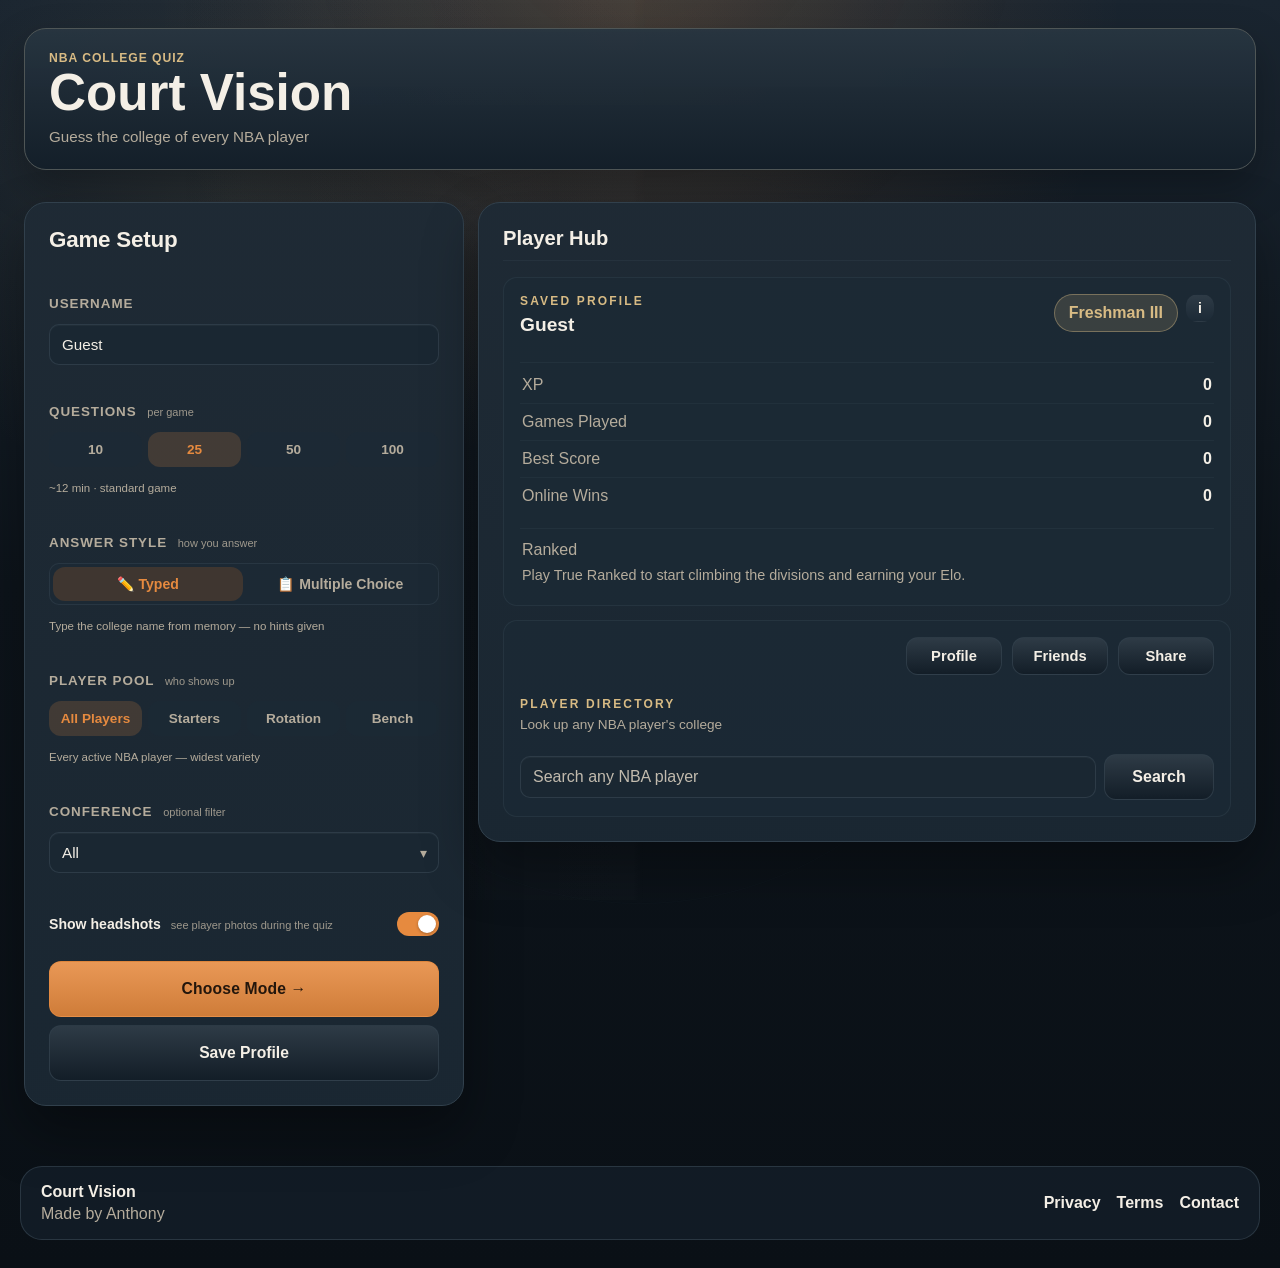
==== commit b3637a4e: "Add contextual hints and clarity labels to Game Setup for new players" ====
--- a/quiz_web_frontend/index.html
+++ b/quiz_web_frontend/index.html
@@ -45,13 +45,14 @@
 
               <!-- Questions pills -->
               <div class="setup-field">
-                <label class="setup-label">Questions</label>
+                <label class="setup-label">Questions <span class="setup-label-sub">per game</span></label>
                 <div class="pill-group" id="questionCountPills">
-                  <button type="button" class="pill-btn" data-value="10">10</button>
-                  <button type="button" class="pill-btn pill-btn-active" data-value="25">25</button>
-                  <button type="button" class="pill-btn" data-value="50">50</button>
-                  <button type="button" class="pill-btn" data-value="100">100</button>
-                </div>
+                  <button type="button" class="pill-btn" data-value="10" data-hint="~5 min · quick warm-up">10</button>
+                  <button type="button" class="pill-btn pill-btn-active" data-value="25" data-hint="~12 min · standard game">25</button>
+                  <button type="button" class="pill-btn" data-value="50" data-hint="~25 min · long session">50</button>
+                  <button type="button" class="pill-btn" data-value="100" data-hint="~50 min · marathon run">100</button>
+                </div>
+                <p class="setup-field-hint" id="questionCountHint">~12 min · standard game</p>
                 <select id="questionCount" class="setup-hidden-select">
                   <option value="10">10</option>
                   <option value="25" selected>25</option>
@@ -62,11 +63,12 @@
 
               <!-- Answer Style toggle -->
               <div class="setup-field">
-                <label class="setup-label">Answer Style</label>
+                <label class="setup-label">Answer Style <span class="setup-label-sub">how you answer</span></label>
                 <div class="segmented-control" id="answerModePills">
-                  <button type="button" class="seg-btn seg-btn-active" data-value="typed">Typed</button>
-                  <button type="button" class="seg-btn" data-value="multiple-choice">Multiple Choice</button>
-                </div>
+                  <button type="button" class="seg-btn seg-btn-active" data-value="typed" data-hint="Type the college name from memory — no hints given">✏️ Typed</button>
+                  <button type="button" class="seg-btn" data-value="multiple-choice" data-hint="Pick from 4 options — great for beginners">📋 Multiple Choice</button>
+                </div>
+                <p class="setup-field-hint" id="answerStyleHint">Type the college name from memory — no hints given</p>
                 <select id="answerMode" class="setup-hidden-select">
                   <option value="typed">Typed</option>
                   <option value="multiple-choice">Multiple Choice</option>
@@ -75,13 +77,14 @@
 
               <!-- Player Pool pills -->
               <div class="setup-field">
-                <label class="setup-label">Player Pool</label>
+                <label class="setup-label">Player Pool <span class="setup-label-sub">who shows up</span></label>
                 <div class="pill-group pill-group-wrap" id="playerPoolPills">
-                  <button type="button" class="pill-btn pill-btn-active" data-value="all">All Players</button>
-                  <button type="button" class="pill-btn" data-value="starter">Starters</button>
-                  <button type="button" class="pill-btn" data-value="rotation">Rotation</button>
-                  <button type="button" class="pill-btn" data-value="bench">Bench</button>
-                </div>
+                  <button type="button" class="pill-btn pill-btn-active" data-value="all" data-hint="Every active NBA player — widest variety">All Players</button>
+                  <button type="button" class="pill-btn" data-value="starter" data-hint="Top 5–7 per team — recognizable names, easier">Starters</button>
+                  <button type="button" class="pill-btn" data-value="rotation" data-hint="Regular contributors — moderate difficulty">Rotation</button>
+                  <button type="button" class="pill-btn" data-value="bench" data-hint="Deep cuts &amp; seldom-used players — hardest">Bench</button>
+                </div>
+                <p class="setup-field-hint" id="playerPoolHint">Every active NBA player — widest variety</p>
                 <select id="playerPool" class="setup-hidden-select">
                   <option value="all">All Players</option>
                   <option value="rotation">Rotation Players</option>
@@ -92,7 +95,7 @@
 
               <!-- Conference -->
               <div class="setup-field">
-                <label class="setup-label" for="conferenceFilter">Conference</label>
+                <label class="setup-label" for="conferenceFilter">Conference <span class="setup-label-sub">optional filter</span></label>
                 <div class="setup-select-wrap">
                   <select id="conferenceFilter" class="setup-select">
                     <option value="All">All</option>
@@ -102,7 +105,7 @@
 
               <!-- Show headshots toggle -->
               <label class="setup-toggle-row">
-                <span class="setup-toggle-label">Show headshots</span>
+                <span class="setup-toggle-label">Show headshots <span class="setup-label-sub">see player photos during the quiz</span></span>
                 <span class="setup-toggle-track">
                   <input type="checkbox" id="showHeadshots" checked class="setup-toggle-input" />
                   <span class="setup-toggle-thumb"></span>
@@ -133,14 +136,14 @@
                   <div class="mode-row-body">
                     <span class="mode-row-icon">🏀</span>
                     <div class="mode-row-text">
-                      <span class="mode-row-name">Solo Run</span>
-                      <span class="mode-row-desc">Play solo and build your XP</span>
+                      <span class="mode-row-name">Solo Run <span class="mode-row-tag">New player friendly</span></span>
+                      <span class="mode-row-desc">Play alone, earn XP, and post your best score</span>
                     </div>
                     <div class="rank-info match-info">
                       <button class="rank-info-trigger mode-info-btn" type="button" aria-label="Solo Run information" title="Solo Run information">i</button>
                       <div class="rank-info-tooltip match-info-tooltip" role="tooltip">
                         <div class="rank-info-tooltip-title">Solo Run</div>
-                        <div class="rank-info-tooltip-subtitle">Play by yourself, build XP, and post your best score.</div>
+                        <div class="rank-info-tooltip-subtitle">No pressure — play at your own pace, earn XP, and try to beat your personal best score.</div>
                       </div>
                     </div>
                   </div>
@@ -152,13 +155,13 @@
                     <span class="mode-row-icon">👥</span>
                     <div class="mode-row-text">
                       <span class="mode-row-name">2-Player Local</span>
-                      <span class="mode-row-desc">Share one device, take turns</span>
+                      <span class="mode-row-desc">Pass the phone — both players answer the same quiz</span>
                     </div>
                     <div class="rank-info match-info">
                       <button class="rank-info-trigger mode-info-btn" type="button" aria-label="2-Player Local information" title="2-Player Local information">i</button>
                       <div class="rank-info-tooltip match-info-tooltip" role="tooltip">
                         <div class="rank-info-tooltip-title">2-Player Local</div>
-                        <div class="rank-info-tooltip-subtitle">Two players share one device and alternate through the same quiz.</div>
+                        <div class="rank-info-tooltip-subtitle">Two players take turns on one device answering the same set of questions. Most points wins.</div>
                       </div>
                     </div>
                   </div>
@@ -174,7 +177,7 @@
                     <span class="mode-row-icon">🌐</span>
                     <div class="mode-row-text">
                       <span class="mode-row-name">Private Online 1v1</span>
-                      <span class="mode-row-desc">Invite a friend to play live</span>
+                      <span class="mode-row-desc">Share a room code and battle a friend live online</span>
                     </div>
                     <div class="rank-info match-info">
                       <button class="rank-info-trigger mode-info-btn" type="button" aria-label="Private Online 1v1 information" title="Private Online 1v1 information">i</button>
@@ -200,7 +203,7 @@
                     <span class="mode-row-icon">🏆</span>
                     <div class="mode-row-text">
                       <span class="mode-row-name">True Ranked Online</span>
-                      <span class="mode-row-desc">Competitive ladder — earn Elo</span>
+                      <span class="mode-row-desc">Climb the divisions — Blacktop → Champion → Dynasty</span>
                     </div>
                     <div class="rank-info match-info">
                       <button class="rank-info-trigger mode-info-btn" type="button" aria-label="True Ranked Online information" title="True Ranked Online information">i</button>
@@ -221,7 +224,7 @@
                     <span class="mode-row-icon">🤖</span>
                     <div class="mode-row-text">
                       <span class="mode-row-name">Play vs CPU</span>
-                      <span class="mode-row-desc">Challenge a computer opponent</span>
+                      <span class="mode-row-desc">Go head-to-head against an AI — pick Easy or Hard</span>
                     </div>
                     <div class="rank-info match-info">
                       <button class="rank-info-trigger mode-info-btn" type="button" aria-label="Play Vs CPU information" title="Play Vs CPU information">i</button>
--- a/quiz_web_frontend/styles.css
+++ b/quiz_web_frontend/styles.css
@@ -3529,3 +3529,39 @@
   font-size: 0.9rem;
   font-family: inherit;
 }
+
+/* ── Setup clarity: label subs + field hints ── */
+.setup-label-sub {
+  display: inline;
+  font-size: 11px;
+  font-weight: 400;
+  letter-spacing: 0;
+  text-transform: none;
+  color: var(--muted);
+  margin-left: 6px;
+  opacity: 0.85;
+}
+.setup-field-hint {
+  margin: 5px 0 0;
+  font-size: 11.5px;
+  color: var(--muted);
+  line-height: 1.4;
+  transition: opacity 0.15s;
+}
+
+/* ── Mode row: new-player tag ── */
+.mode-row-tag {
+  display: inline-block;
+  font-size: 10px;
+  font-weight: 700;
+  letter-spacing: 0.03em;
+  text-transform: uppercase;
+  color: var(--green);
+  background: color-mix(in srgb, var(--green) 15%, transparent);
+  border: 1px solid color-mix(in srgb, var(--green) 30%, transparent);
+  border-radius: 4px;
+  padding: 1px 5px;
+  margin-left: 7px;
+  vertical-align: middle;
+  pointer-events: none;
+}
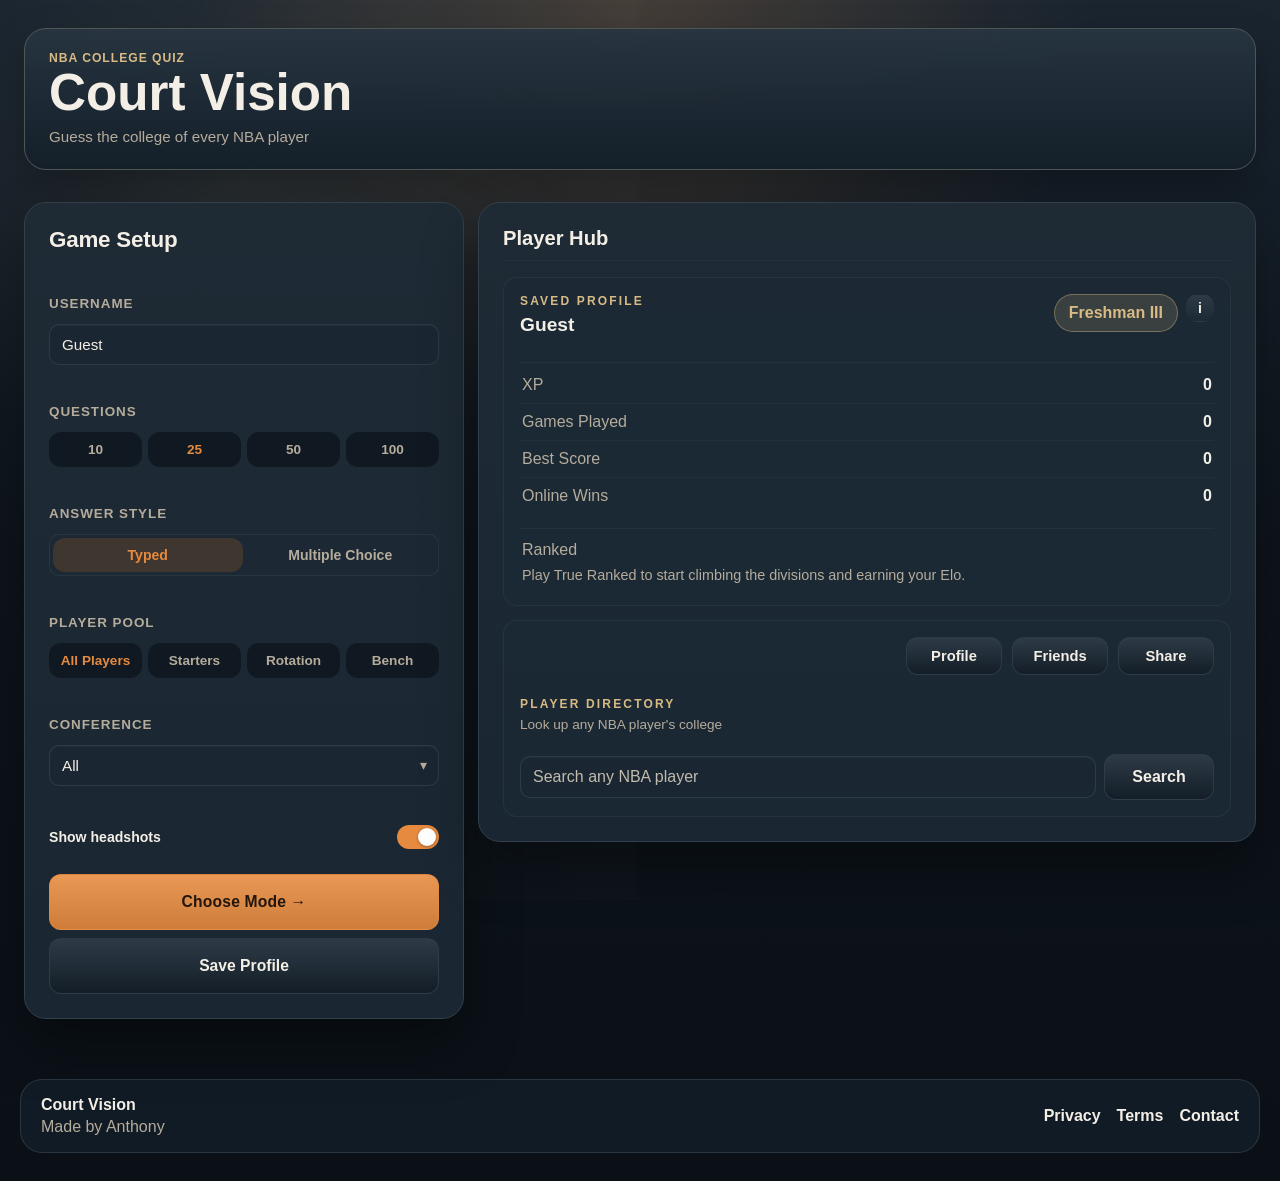
==== commit 851f50cc: "Remove label subs/hints, strip emojis, add subtle box bg to pill options" ====
--- a/quiz_web_frontend/index.html
+++ b/quiz_web_frontend/index.html
@@ -45,14 +45,13 @@
 
               <!-- Questions pills -->
               <div class="setup-field">
-                <label class="setup-label">Questions <span class="setup-label-sub">per game</span></label>
-                <div class="pill-group" id="questionCountPills">
-                  <button type="button" class="pill-btn" data-value="10" data-hint="~5 min · quick warm-up">10</button>
-                  <button type="button" class="pill-btn pill-btn-active" data-value="25" data-hint="~12 min · standard game">25</button>
-                  <button type="button" class="pill-btn" data-value="50" data-hint="~25 min · long session">50</button>
-                  <button type="button" class="pill-btn" data-value="100" data-hint="~50 min · marathon run">100</button>
-                </div>
-                <p class="setup-field-hint" id="questionCountHint">~12 min · standard game</p>
+                <label class="setup-label">Questions</label>
+                <div class="pill-group pill-group-boxed" id="questionCountPills">
+                  <button type="button" class="pill-btn" data-value="10">10</button>
+                  <button type="button" class="pill-btn pill-btn-active" data-value="25">25</button>
+                  <button type="button" class="pill-btn" data-value="50">50</button>
+                  <button type="button" class="pill-btn" data-value="100">100</button>
+                </div>
                 <select id="questionCount" class="setup-hidden-select">
                   <option value="10">10</option>
                   <option value="25" selected>25</option>
@@ -63,12 +62,11 @@
 
               <!-- Answer Style toggle -->
               <div class="setup-field">
-                <label class="setup-label">Answer Style <span class="setup-label-sub">how you answer</span></label>
+                <label class="setup-label">Answer Style</label>
                 <div class="segmented-control" id="answerModePills">
-                  <button type="button" class="seg-btn seg-btn-active" data-value="typed" data-hint="Type the college name from memory — no hints given">✏️ Typed</button>
-                  <button type="button" class="seg-btn" data-value="multiple-choice" data-hint="Pick from 4 options — great for beginners">📋 Multiple Choice</button>
-                </div>
-                <p class="setup-field-hint" id="answerStyleHint">Type the college name from memory — no hints given</p>
+                  <button type="button" class="seg-btn seg-btn-active" data-value="typed">Typed</button>
+                  <button type="button" class="seg-btn" data-value="multiple-choice">Multiple Choice</button>
+                </div>
                 <select id="answerMode" class="setup-hidden-select">
                   <option value="typed">Typed</option>
                   <option value="multiple-choice">Multiple Choice</option>
@@ -77,14 +75,13 @@
 
               <!-- Player Pool pills -->
               <div class="setup-field">
-                <label class="setup-label">Player Pool <span class="setup-label-sub">who shows up</span></label>
-                <div class="pill-group pill-group-wrap" id="playerPoolPills">
-                  <button type="button" class="pill-btn pill-btn-active" data-value="all" data-hint="Every active NBA player — widest variety">All Players</button>
-                  <button type="button" class="pill-btn" data-value="starter" data-hint="Top 5–7 per team — recognizable names, easier">Starters</button>
-                  <button type="button" class="pill-btn" data-value="rotation" data-hint="Regular contributors — moderate difficulty">Rotation</button>
-                  <button type="button" class="pill-btn" data-value="bench" data-hint="Deep cuts &amp; seldom-used players — hardest">Bench</button>
-                </div>
-                <p class="setup-field-hint" id="playerPoolHint">Every active NBA player — widest variety</p>
+                <label class="setup-label">Player Pool</label>
+                <div class="pill-group pill-group-wrap pill-group-boxed" id="playerPoolPills">
+                  <button type="button" class="pill-btn pill-btn-active" data-value="all">All Players</button>
+                  <button type="button" class="pill-btn" data-value="starter">Starters</button>
+                  <button type="button" class="pill-btn" data-value="rotation">Rotation</button>
+                  <button type="button" class="pill-btn" data-value="bench">Bench</button>
+                </div>
                 <select id="playerPool" class="setup-hidden-select">
                   <option value="all">All Players</option>
                   <option value="rotation">Rotation Players</option>
@@ -95,7 +92,7 @@
 
               <!-- Conference -->
               <div class="setup-field">
-                <label class="setup-label" for="conferenceFilter">Conference <span class="setup-label-sub">optional filter</span></label>
+                <label class="setup-label" for="conferenceFilter">Conference</label>
                 <div class="setup-select-wrap">
                   <select id="conferenceFilter" class="setup-select">
                     <option value="All">All</option>
@@ -105,7 +102,7 @@
 
               <!-- Show headshots toggle -->
               <label class="setup-toggle-row">
-                <span class="setup-toggle-label">Show headshots <span class="setup-label-sub">see player photos during the quiz</span></span>
+                <span class="setup-toggle-label">Show headshots</span>
                 <span class="setup-toggle-track">
                   <input type="checkbox" id="showHeadshots" checked class="setup-toggle-input" />
                   <span class="setup-toggle-thumb"></span>
--- a/quiz_web_frontend/styles.css
+++ b/quiz_web_frontend/styles.css
@@ -3530,6 +3530,12 @@
   font-family: inherit;
 }
 
+/* ── Boxed pill groups (Questions, Player Pool) ── */
+.pill-group-boxed .pill-btn {
+  background: color-mix(in srgb, var(--bg) 60%, var(--surface));
+  border-color: color-mix(in srgb, var(--outline) 50%, transparent);
+}
+
 /* ── Setup clarity: label subs + field hints ── */
 .setup-label-sub {
   display: inline;
